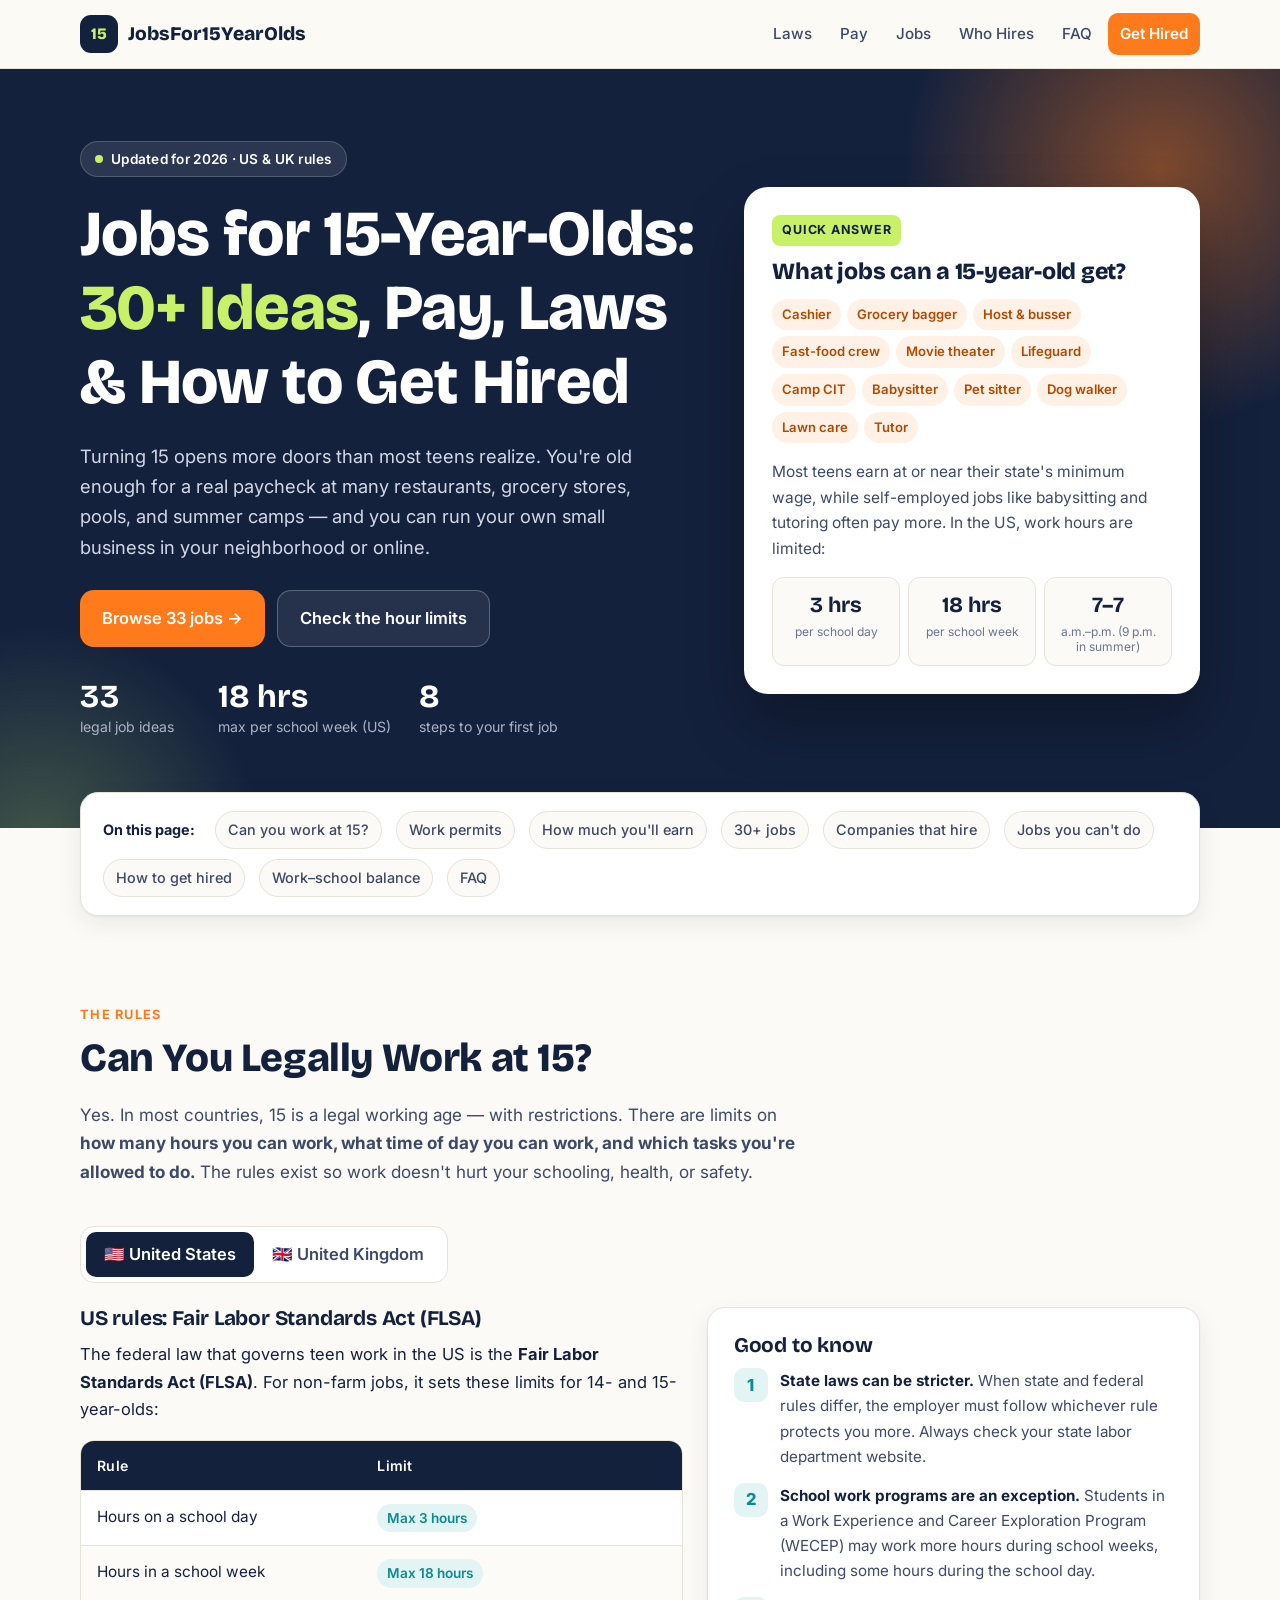
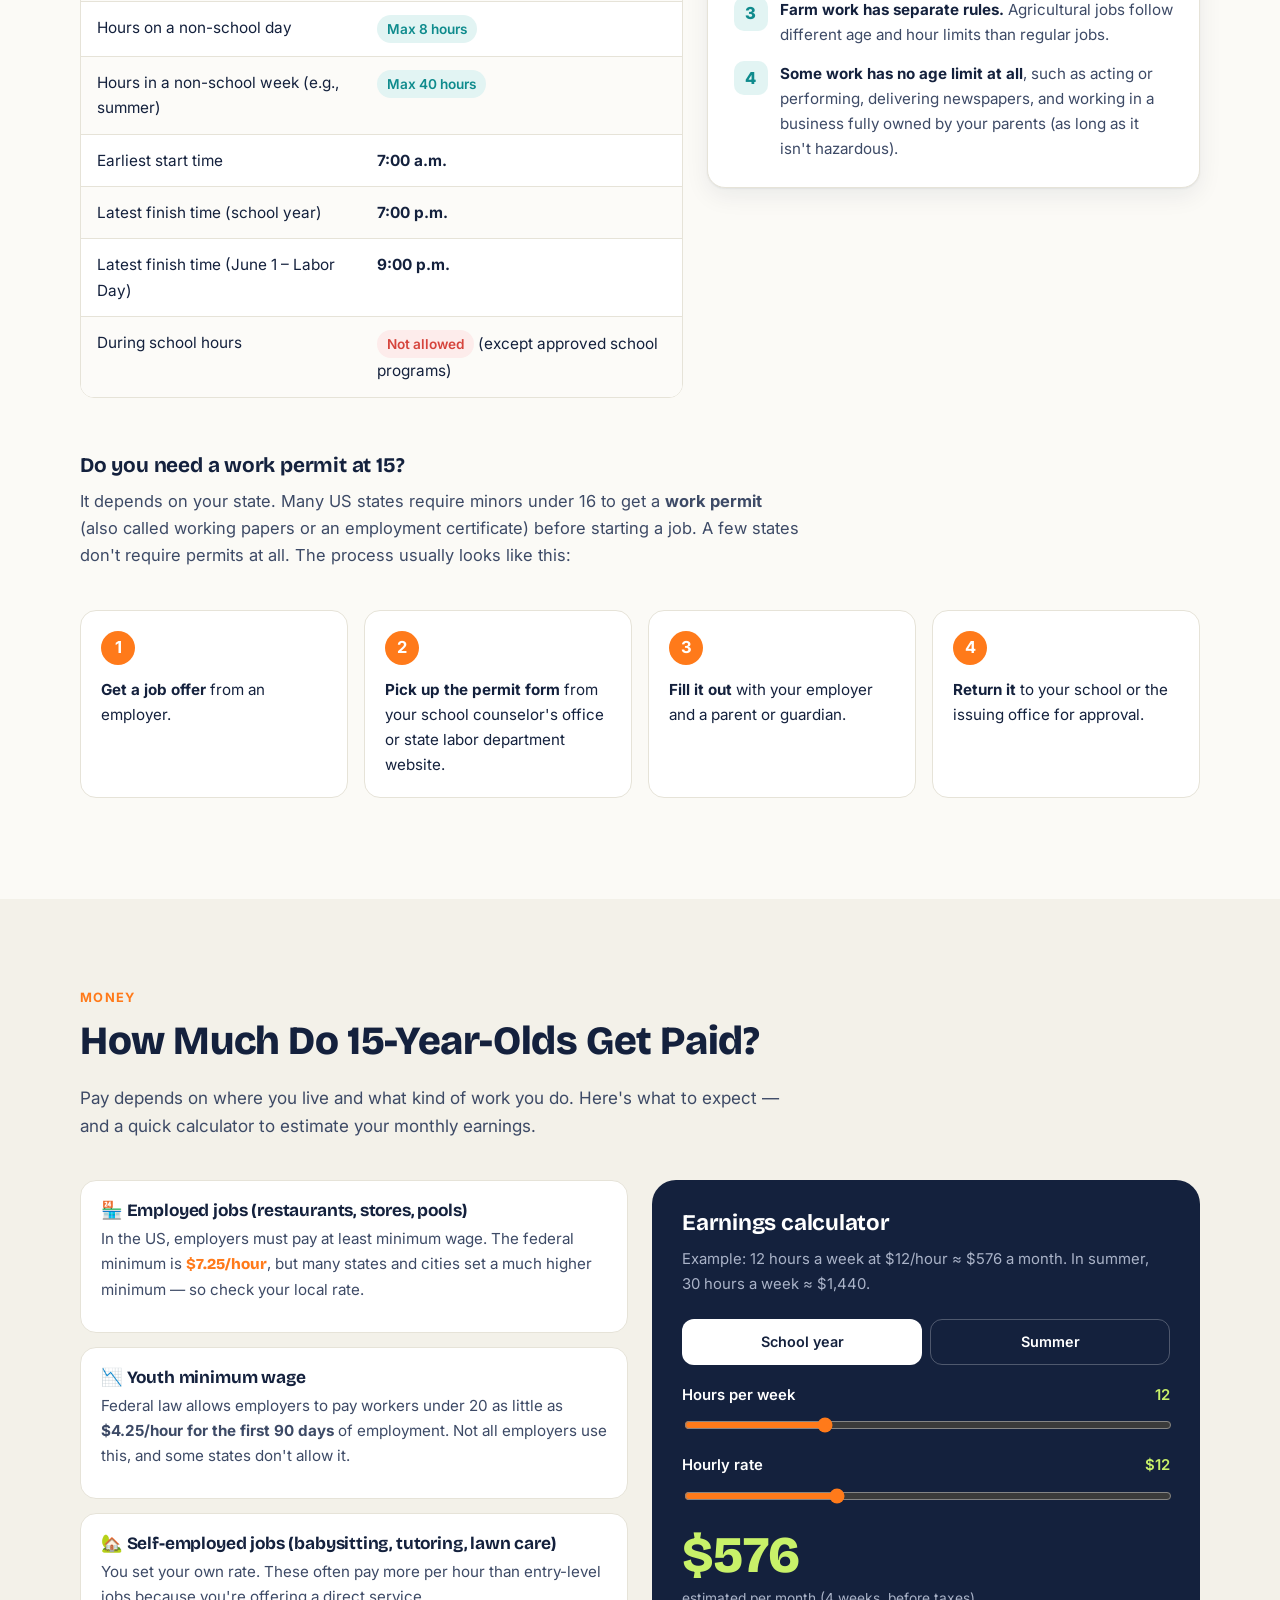
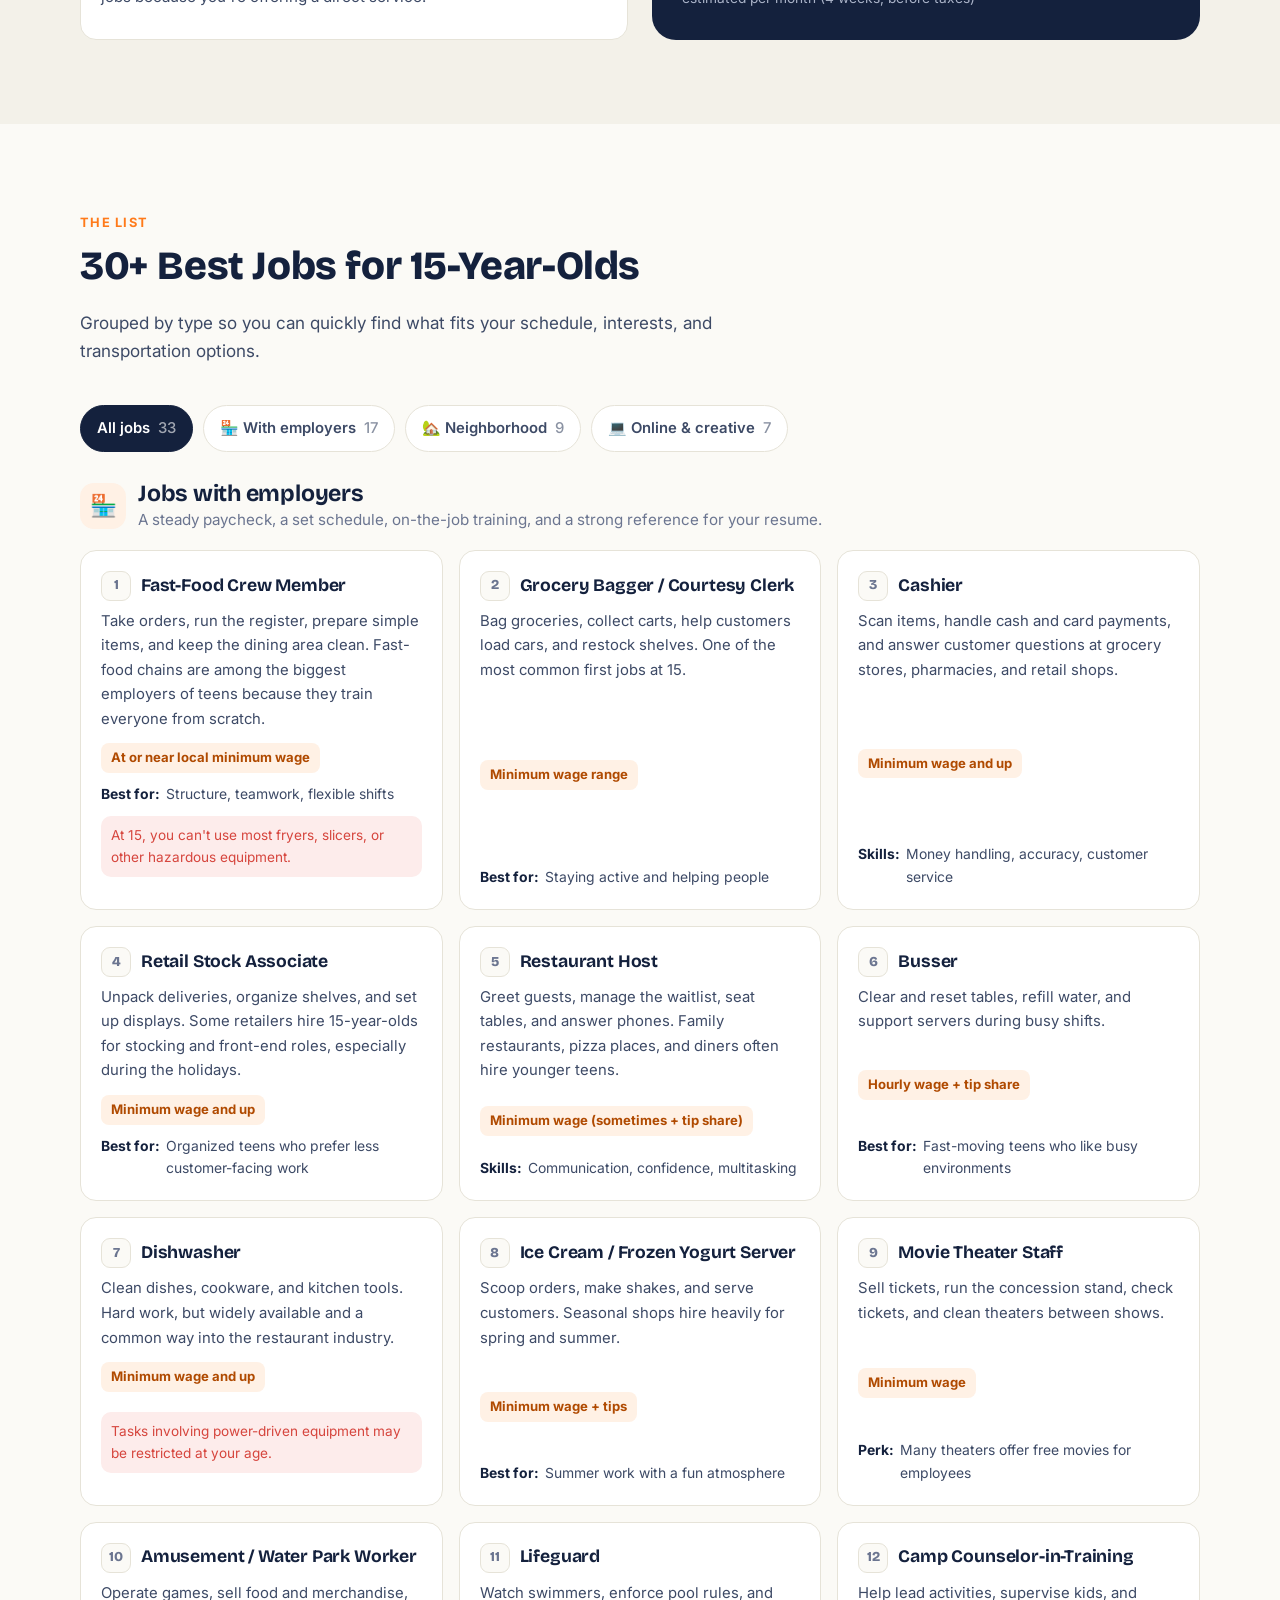
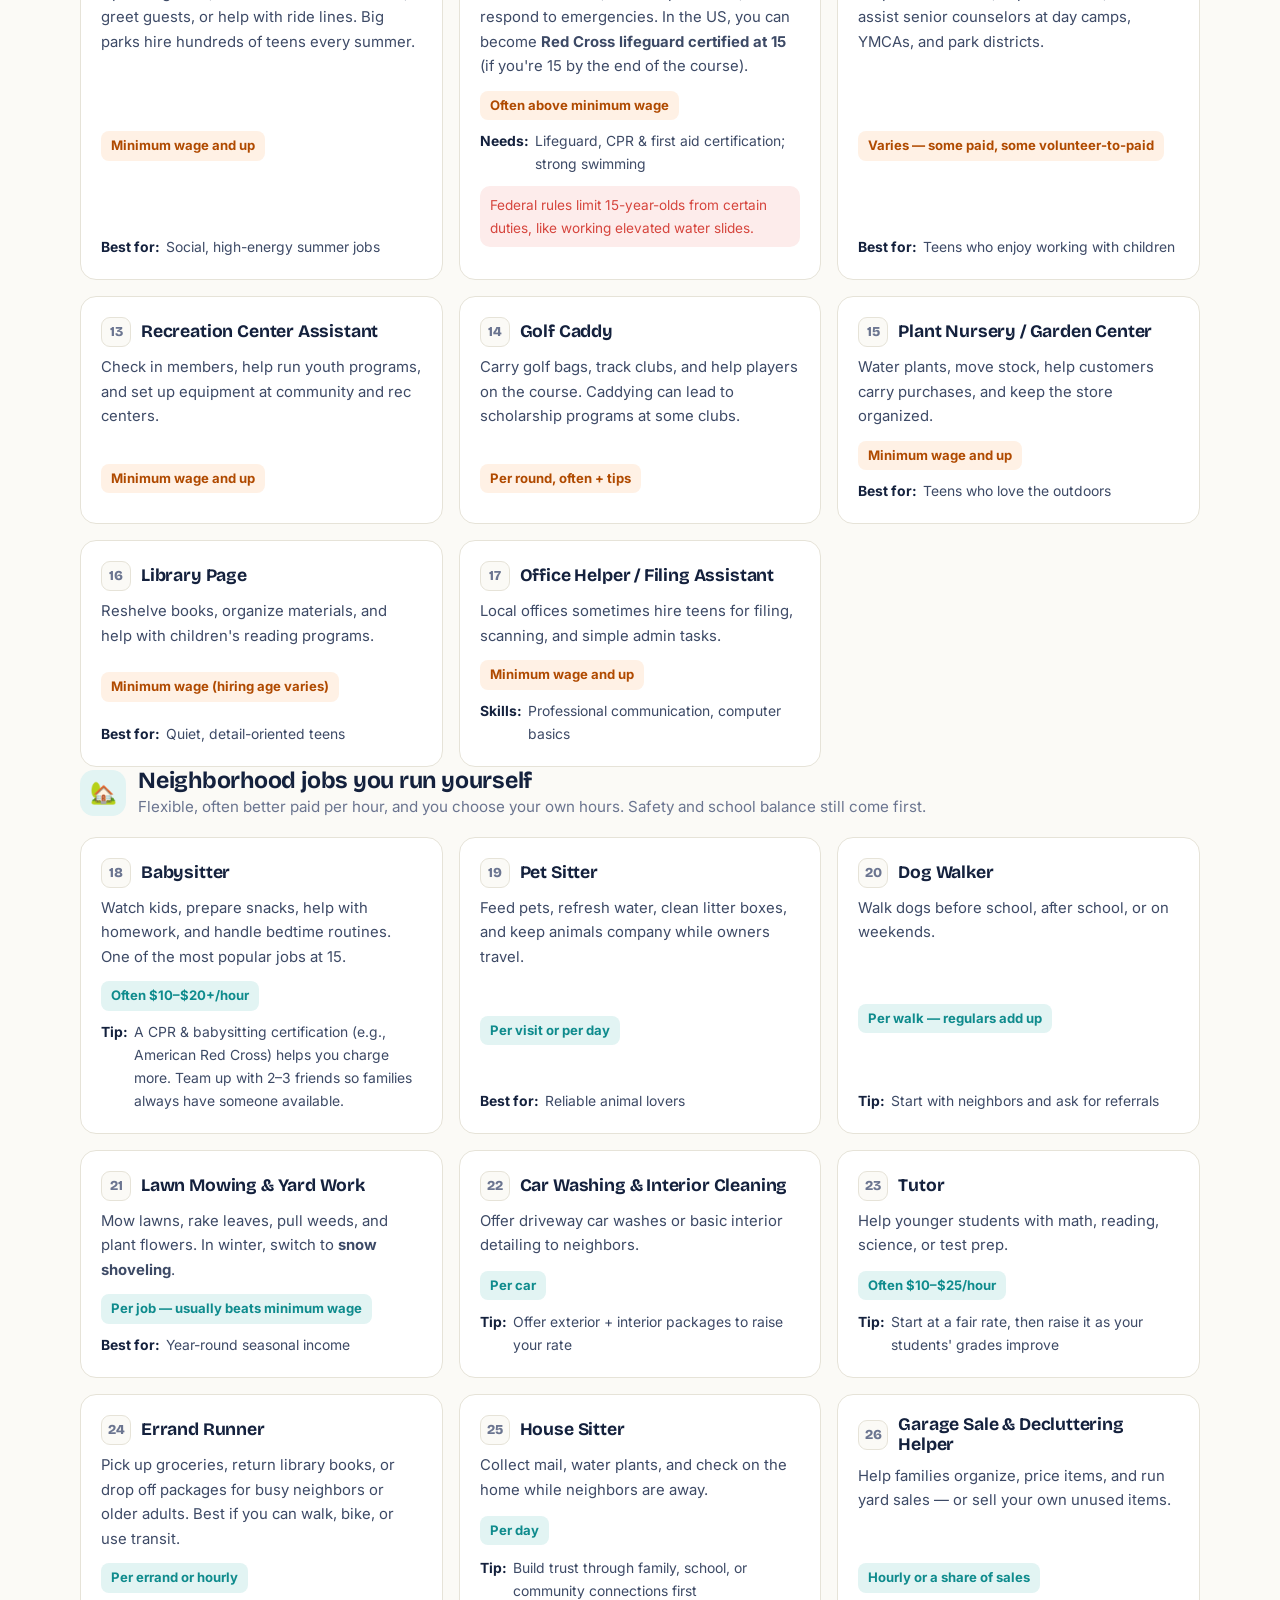
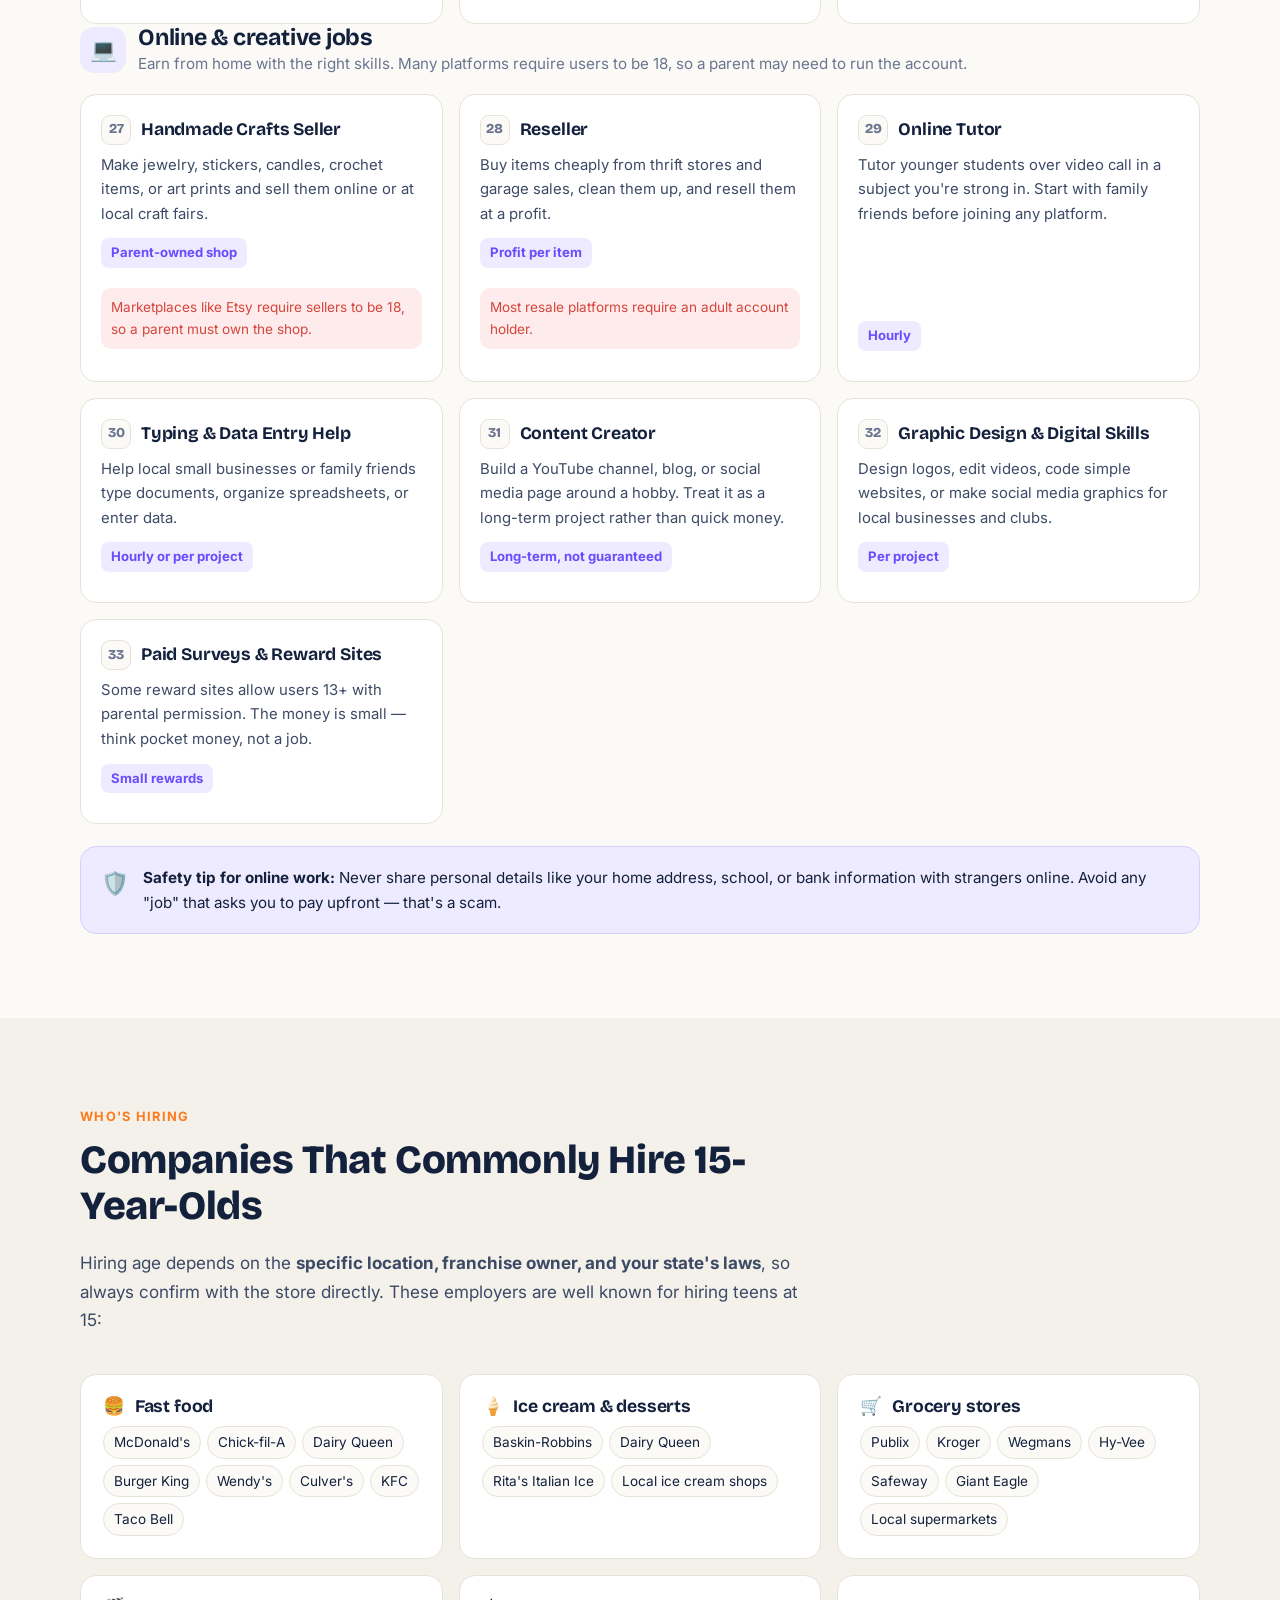
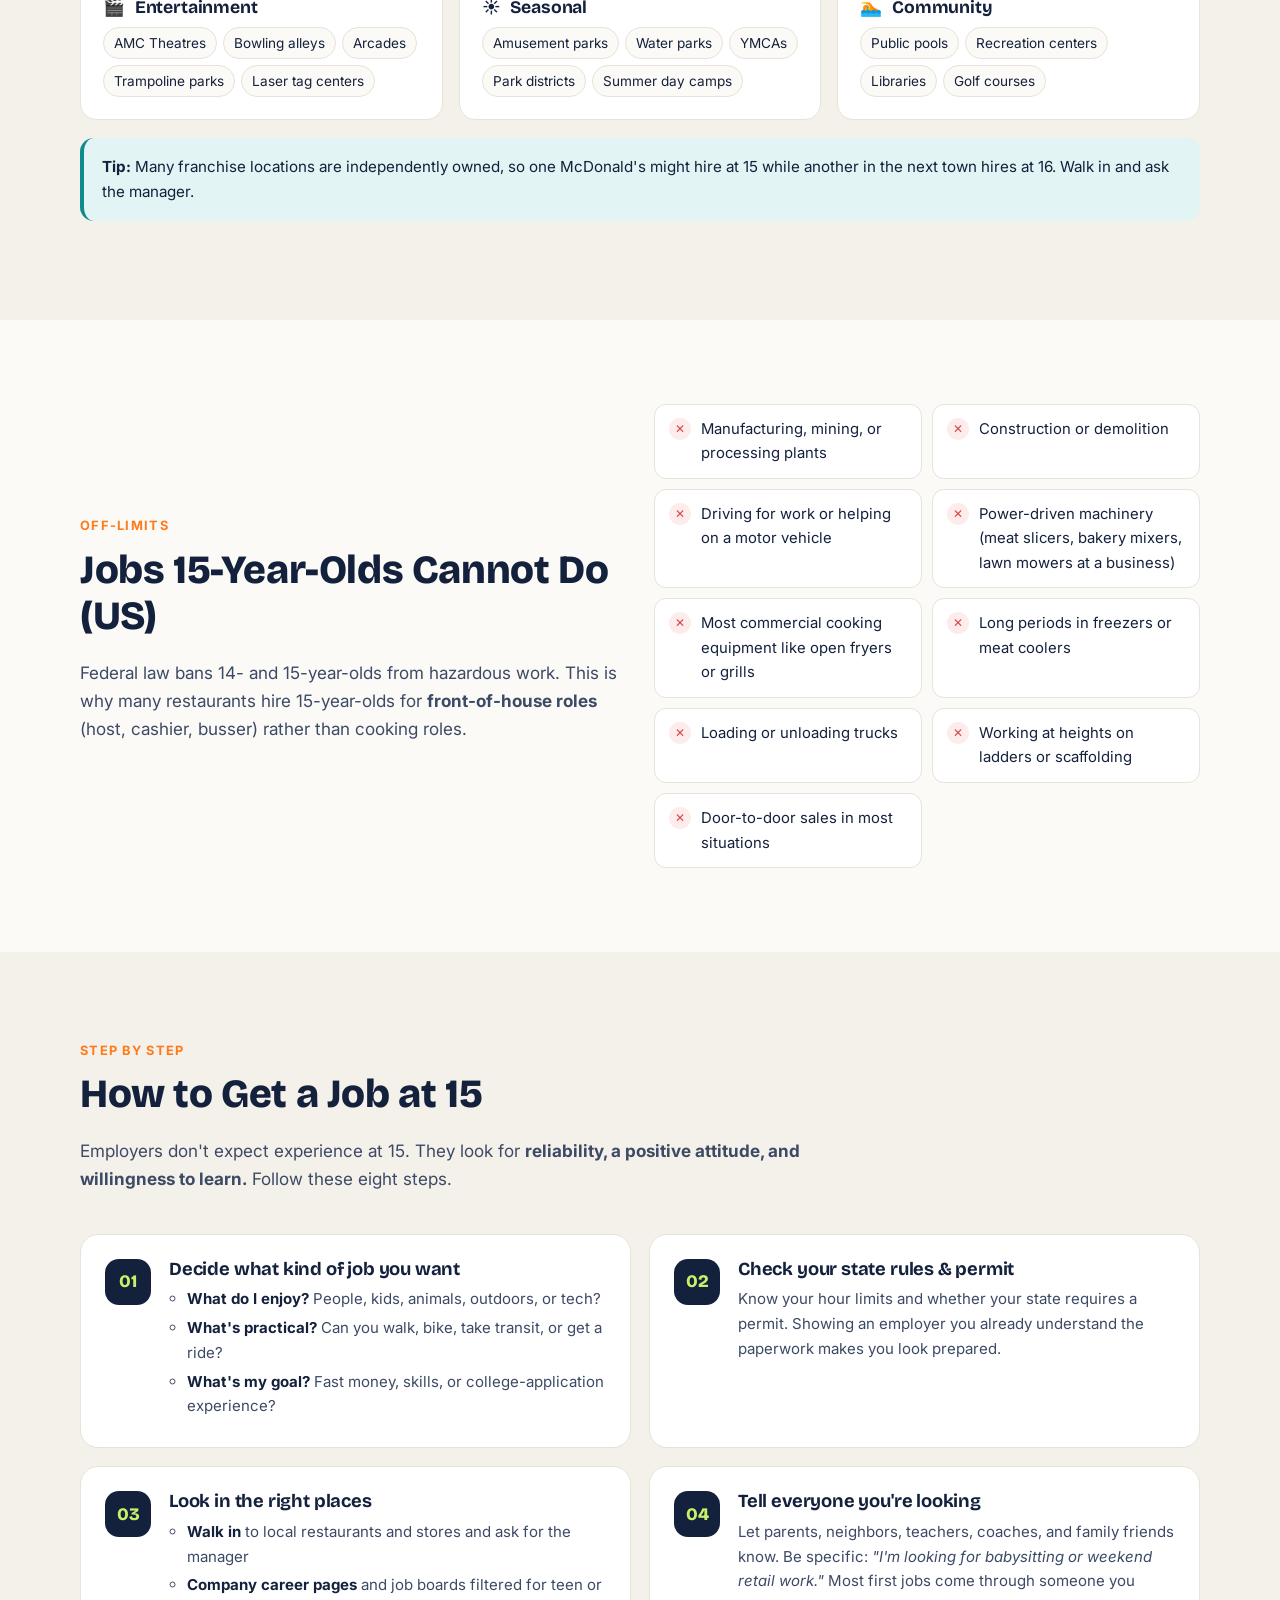
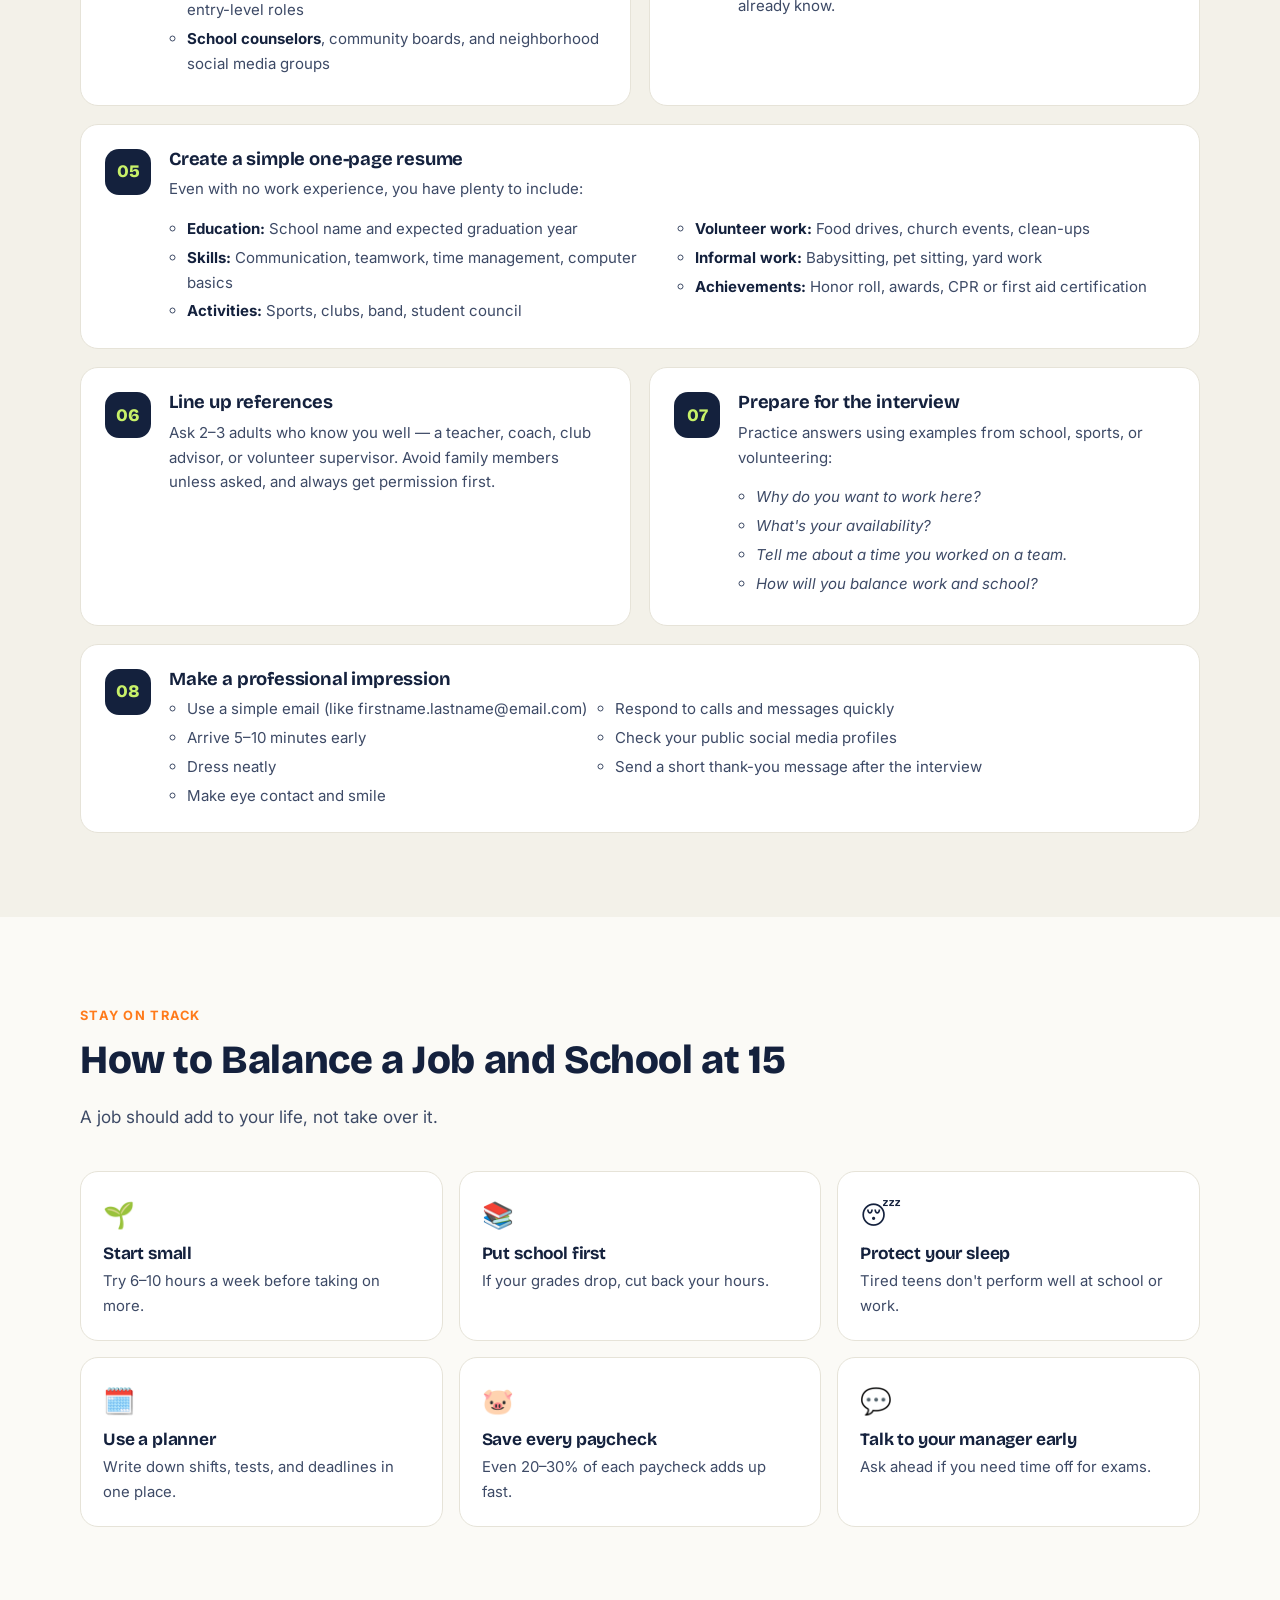
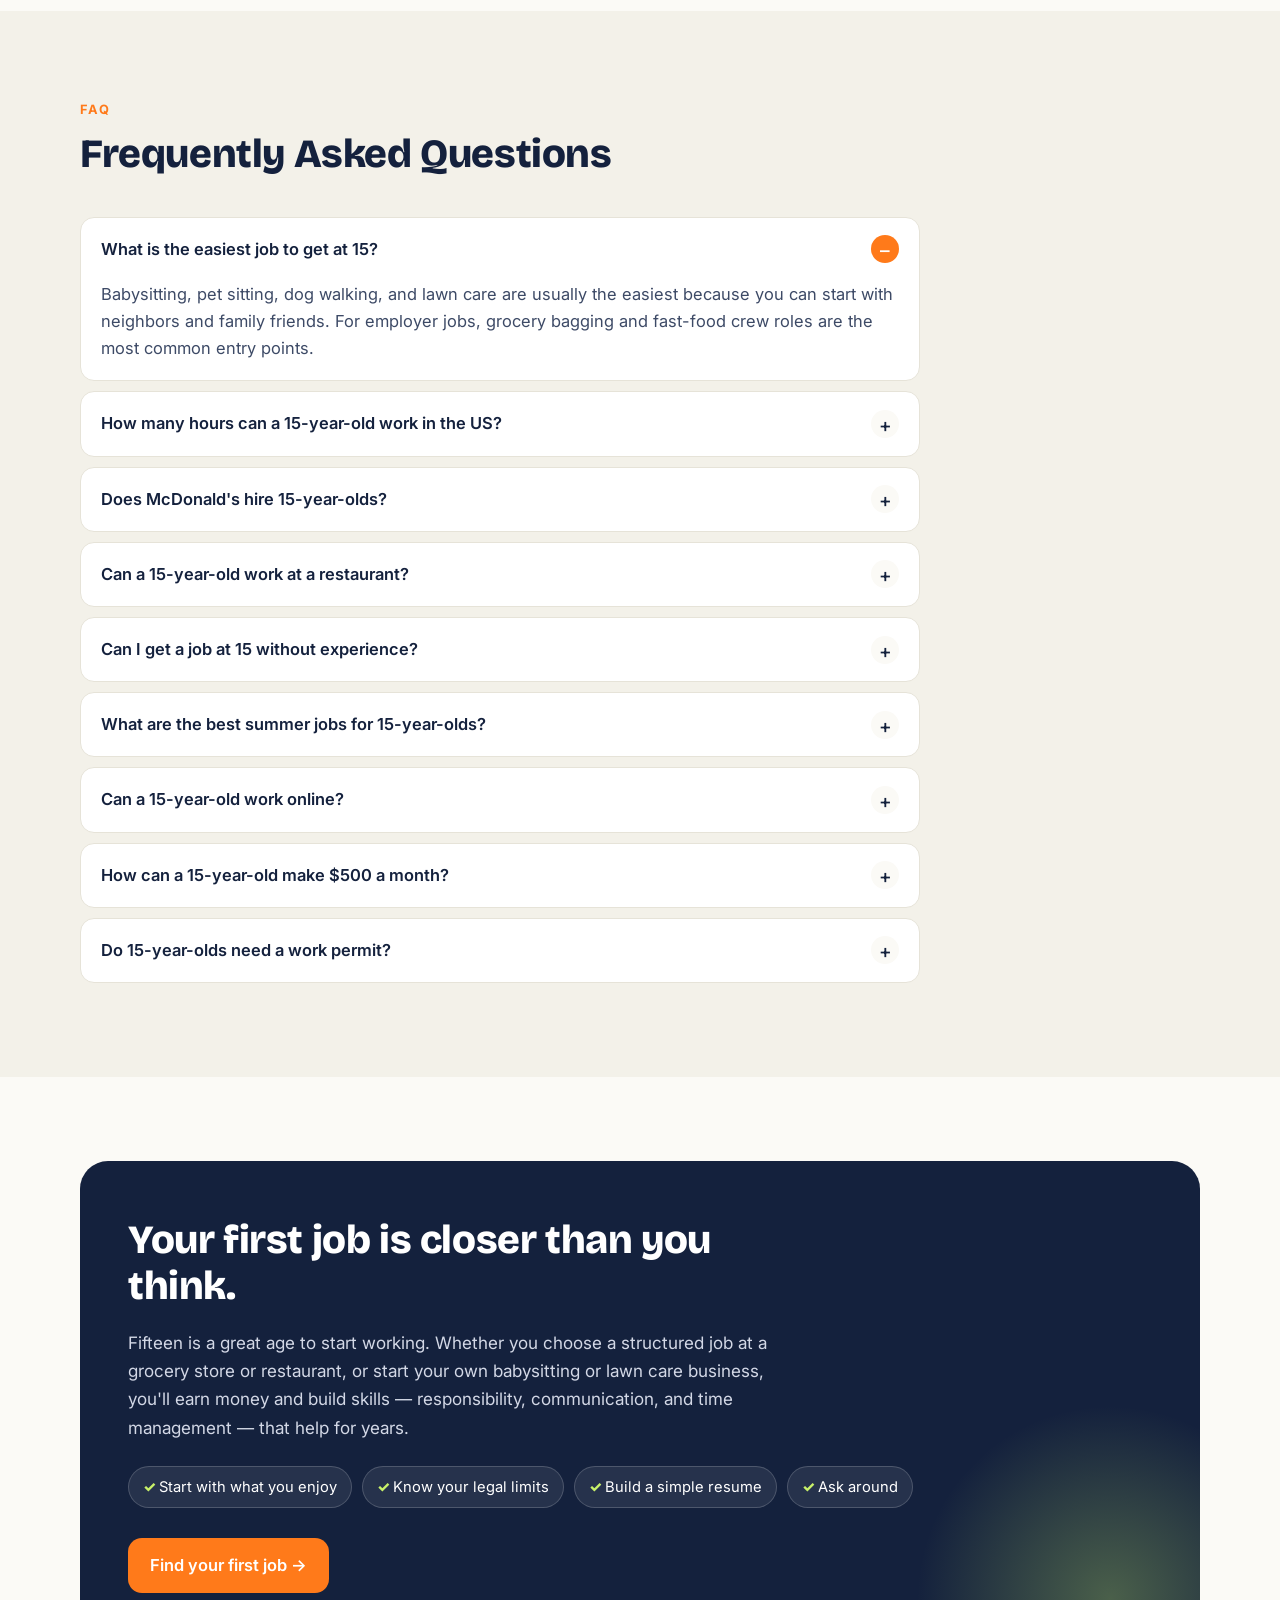
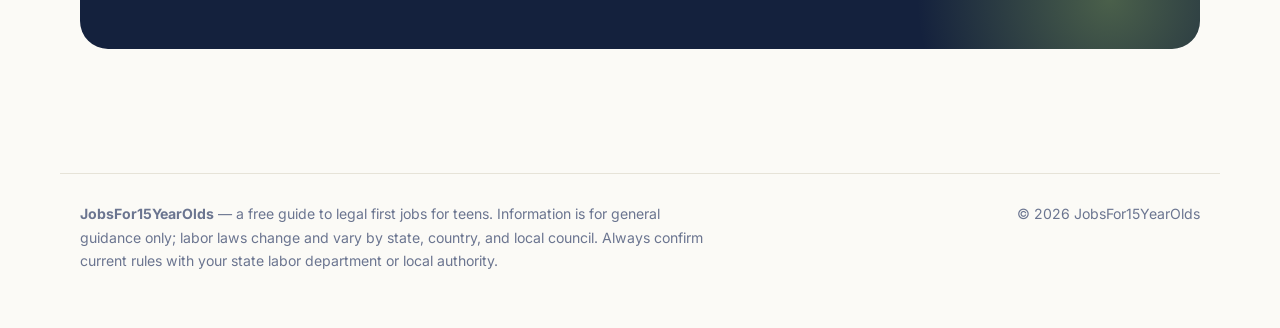
==== index.html @ 7eee857f "Add homepage: Jobs for 15-Year-Olds guide Responsive single-file landing page covering US/UK labor r" ====
<!DOCTYPE html>
<html lang="en">
<head>
<meta charset="UTF-8">
<meta name="viewport" content="width=device-width, initial-scale=1">
<title>Jobs for 15-Year-Olds: 30+ Ideas, Pay, Laws &amp; How to Get Hired (2026)</title>
<meta name="description" content="Looking for jobs for 15-year-olds? See 30+ legal jobs, realistic pay, hour limits, work permit rules, companies that hire at 15, and tips to land your first job.">
<meta name="keywords" content="jobs for 15 year olds, jobs that hire at 15, places that hire 15 year olds, how many hours can a 15 year old work, summer jobs for 15 year olds, online jobs for 15 year olds, first job at 15">
<link rel="canonical" href="/jobs-for-15-year-olds/">
<meta name="robots" content="index, follow, max-image-preview:large">

<meta property="og:type" content="article">
<meta property="og:title" content="Jobs for 15-Year-Olds: 30+ Ideas, Pay, Laws &amp; How to Get Hired (2026)">
<meta property="og:description" content="30+ legal jobs, realistic pay, hour limits, work permit rules, companies that hire at 15, and tips to land your first job.">
<meta property="og:url" content="/jobs-for-15-year-olds/">
<meta name="twitter:card" content="summary_large_image">
<meta name="theme-color" content="#14213d">

<link rel="preconnect" href="https://fonts.googleapis.com">
<link rel="preconnect" href="https://fonts.gstatic.com" crossorigin>
<link href="https://fonts.googleapis.com/css2?family=Bricolage+Grotesque:opsz,wght@12..96,600;12..96,800&family=Inter:wght@400;500;600;700&display=swap" rel="stylesheet">

<script type="application/ld+json">
{
  "@context": "https://schema.org",
  "@type": "Article",
  "headline": "Jobs for 15-Year-Olds: 30+ Ideas, Pay, Laws & How to Get Hired",
  "description": "30+ legal jobs, realistic pay, hour limits, work permit rules, companies that hire at 15, and tips to land your first job.",
  "datePublished": "2026-01-01",
  "dateModified": "2026-09-30",
  "mainEntityOfPage": "/jobs-for-15-year-olds/"
}
</script>
<script type="application/ld+json">
{
  "@context": "https://schema.org",
  "@type": "FAQPage",
  "mainEntity": [
    {"@type": "Question", "name": "What is the easiest job to get at 15?", "acceptedAnswer": {"@type": "Answer", "text": "Babysitting, pet sitting, dog walking, and lawn care are usually the easiest because you can start with neighbors and family friends. For employer jobs, grocery bagging and fast-food crew roles are the most common entry points."}},
    {"@type": "Question", "name": "How many hours can a 15-year-old work in the US?", "acceptedAnswer": {"@type": "Answer", "text": "Up to 3 hours on a school day, 18 hours in a school week, 8 hours on a non-school day, and 40 hours in a non-school week. Work must be between 7 a.m. and 7 p.m., extended to 9 p.m. from June 1 through Labor Day. State laws may be stricter."}},
    {"@type": "Question", "name": "Does McDonald's hire 15-year-olds?", "acceptedAnswer": {"@type": "Answer", "text": "Many McDonald's locations hire at 15, but since most are franchise-owned, the minimum age varies by location and state. Ask your local restaurant directly."}},
    {"@type": "Question", "name": "Can a 15-year-old work at a restaurant?", "acceptedAnswer": {"@type": "Answer", "text": "Yes. Fifteen-year-olds commonly work as hosts, bussers, cashiers, and dishwashers. However, cooking with fryers or using power-driven equipment is generally restricted until 16 or older."}},
    {"@type": "Question", "name": "Can I get a job at 15 without experience?", "acceptedAnswer": {"@type": "Answer", "text": "Absolutely. Most employers hiring 15-year-olds expect no experience. Highlight school activities, volunteering, and informal jobs like babysitting on your resume to show you're responsible."}},
    {"@type": "Question", "name": "What are the best summer jobs for 15-year-olds?", "acceptedAnswer": {"@type": "Answer", "text": "Lifeguarding, camp counseling, amusement park work, ice cream shops, golf caddying, and lawn care are great summer options. During summer break, you can work up to 40 hours a week in the US."}},
    {"@type": "Question", "name": "Can a 15-year-old work online?", "acceptedAnswer": {"@type": "Answer", "text": "Yes, but many freelance and selling platforms require users to be 18. Tutoring, design work for local clients, and selling crafts with a parent-owned account are good starting points."}},
    {"@type": "Question", "name": "How can a 15-year-old make $500 a month?", "acceptedAnswer": {"@type": "Answer", "text": "Working about 10–12 hours a week at a part-time job, or combining regular babysitting clients, dog walking, and lawn care, can get you to $500 a month depending on your local pay rates."}},
    {"@type": "Question", "name": "Do 15-year-olds need a work permit?", "acceptedAnswer": {"@type": "Answer", "text": "In many US states, yes. Some states don't require one. In the UK, many local councils require a child employment permit. Check your state or local council rules before starting."}}
  ]
}
</script>

<style>
:root{
  --ink:#14213d;
  --ink-soft:#3d4a66;
  --muted:#6b7590;
  --bg:#fbfaf6;
  --surface:#ffffff;
  --line:#e6e3d8;
  --accent:#ff7a1a;
  --accent-soft:#fff1e5;
  --lime:#c8f169;
  --teal:#0f8b8d;
  --teal-soft:#e2f4f3;
  --violet:#6a4cff;
  --violet-soft:#eeeaff;
  --red:#d6453d;
  --red-soft:#fdeceb;
  --radius:18px;
  --shadow:0 1px 2px rgba(20,33,61,.06),0 8px 24px rgba(20,33,61,.07);
  --wrap:1160px;
}
*{box-sizing:border-box}
html{scroll-behavior:smooth;scroll-padding-top:84px}
body{margin:0;background:var(--bg);color:var(--ink);font:16.5px/1.65 Inter,system-ui,-apple-system,"Segoe UI",Roboto,sans-serif;-webkit-font-smoothing:antialiased}
img{max-width:100%}
a{color:var(--teal)}
h1,h2,h3,h4{font-family:"Bricolage Grotesque",Inter,sans-serif;line-height:1.15;letter-spacing:-.01em;margin:0 0 .5em}
h2{font-size:clamp(1.8rem,3.4vw,2.5rem);font-weight:800}
h3{font-size:1.3rem;font-weight:700}
p{margin:0 0 1em}
.wrap{max-width:var(--wrap);margin:0 auto;padding:0 20px}
.sr-only{position:absolute;width:1px;height:1px;overflow:hidden;clip:rect(0 0 0 0)}
.skip{position:absolute;left:-999px;top:8px;background:var(--ink);color:#fff;padding:8px 14px;border-radius:8px;z-index:100}
.skip:focus{left:8px}

/* ---------- Header ---------- */
.site-header{position:sticky;top:0;z-index:50;background:rgba(251,250,246,.9);backdrop-filter:saturate(1.4) blur(10px);border-bottom:1px solid var(--line)}
.nav{display:flex;align-items:center;justify-content:space-between;height:68px;gap:16px}
.logo{display:flex;align-items:center;gap:10px;font-family:"Bricolage Grotesque",sans-serif;font-weight:800;font-size:1.2rem;color:var(--ink);text-decoration:none}
.logo-badge{display:grid;place-items:center;width:38px;height:38px;border-radius:11px;background:var(--ink);color:var(--lime);font-size:1rem}
.nav-links{display:flex;gap:4px;list-style:none;margin:0;padding:0}
.nav-links a{display:block;padding:8px 12px;border-radius:10px;color:var(--ink-soft);font-weight:500;font-size:.95rem;text-decoration:none}
.nav-links a:hover{background:var(--line);color:var(--ink)}
.nav-cta{background:var(--accent);color:#fff!important;font-weight:600!important}
.nav-cta:hover{background:#f06a08!important}
.menu-btn{display:none;background:none;border:1px solid var(--line);border-radius:10px;padding:8px 12px;font:inherit;font-weight:600;color:var(--ink);cursor:pointer}
@media (max-width:900px){
  .menu-btn{display:block}
  .nav-links{display:none;position:absolute;top:68px;left:0;right:0;flex-direction:column;background:var(--bg);padding:12px 20px 20px;border-bottom:1px solid var(--line)}
  .nav-links.open{display:flex}
}

/* ---------- Hero ---------- */
.hero{position:relative;overflow:hidden;background:var(--ink);color:#fff;padding:72px 0 88px}
.hero::before{content:"";position:absolute;width:560px;height:560px;right:-160px;top:-180px;border-radius:50%;background:radial-gradient(circle,rgba(255,122,26,.45),transparent 65%)}
.hero::after{content:"";position:absolute;width:480px;height:480px;left:-200px;bottom:-260px;border-radius:50%;background:radial-gradient(circle,rgba(200,241,105,.25),transparent 65%)}
.hero-grid{position:relative;z-index:1;display:grid;grid-template-columns:1.15fr .85fr;gap:48px;align-items:center}
.eyebrow{display:inline-flex;align-items:center;gap:8px;background:rgba(255,255,255,.1);border:1px solid rgba(255,255,255,.18);padding:6px 14px;border-radius:999px;font-size:.85rem;font-weight:600;letter-spacing:.02em;margin-bottom:20px}
.eyebrow .dot{width:8px;height:8px;border-radius:50%;background:var(--lime)}
.hero h1{font-size:clamp(2.3rem,5.4vw,4rem);font-weight:800;margin-bottom:.35em}
.hero h1 .hl{color:var(--lime)}
.hero .lead{font-size:1.15rem;color:#d3d8e6;max-width:560px}
.hero-actions{display:flex;flex-wrap:wrap;gap:12px;margin:28px 0 34px}
.btn{display:inline-flex;align-items:center;gap:8px;padding:14px 22px;border-radius:14px;font-weight:600;text-decoration:none;transition:transform .15s ease,background .15s ease}
.btn:hover{transform:translateY(-2px)}
.btn-primary{background:var(--accent);color:#fff}
.btn-ghost{background:rgba(255,255,255,.08);color:#fff;border:1px solid rgba(255,255,255,.25)}
.hero-stats{display:flex;flex-wrap:wrap;gap:28px}
.hero-stats div{min-width:110px}
.hero-stats strong{display:block;font-family:"Bricolage Grotesque",sans-serif;font-size:2rem;color:#fff;line-height:1}
.hero-stats span{font-size:.88rem;color:#aab3c8}

.answer-card{background:var(--surface);color:var(--ink);border-radius:24px;padding:28px;box-shadow:0 30px 60px rgba(0,0,0,.3);position:relative}
.answer-card .tag{display:inline-block;background:var(--lime);color:var(--ink);font-weight:700;font-size:.78rem;letter-spacing:.06em;text-transform:uppercase;padding:5px 10px;border-radius:8px;margin-bottom:12px}
.answer-card h2{font-size:1.45rem;margin-bottom:.6em}
.answer-card p{font-size:.97rem;color:var(--ink-soft)}
.chips{display:flex;flex-wrap:wrap;gap:6px;margin:6px 0 16px;padding:0;list-style:none}
.chips li{background:var(--accent-soft);color:#b04a00;font-size:.82rem;font-weight:600;padding:5px 10px;border-radius:999px}
.limit-row{display:grid;grid-template-columns:repeat(3,1fr);gap:8px;margin-top:4px}
.limit-row div{background:var(--bg);border:1px solid var(--line);border-radius:12px;padding:10px;text-align:center}
.limit-row strong{display:block;font-family:"Bricolage Grotesque",sans-serif;font-size:1.35rem}
.limit-row span{font-size:.75rem;color:var(--muted);line-height:1.3;display:block}
@media (max-width:900px){.hero-grid{grid-template-columns:1fr}.hero{padding:48px 0 64px}}

/* ---------- Guide strip ---------- */
.toc{margin-top:-36px;position:relative;z-index:5}
.toc-inner{background:var(--surface);border:1px solid var(--line);border-radius:var(--radius);box-shadow:var(--shadow);padding:18px 22px;display:flex;flex-wrap:wrap;align-items:center;gap:10px 14px}
.toc-inner > span{font-weight:700;font-size:.9rem;margin-right:6px}
.toc-inner a{font-size:.9rem;font-weight:500;color:var(--ink-soft);text-decoration:none;padding:6px 12px;border-radius:999px;background:var(--bg);border:1px solid var(--line)}
.toc-inner a:hover{border-color:var(--ink);color:var(--ink)}

/* ---------- Sections ---------- */
section{padding:84px 0}
.section-head{max-width:720px;margin-bottom:40px}
.kicker{display:inline-block;font-weight:700;font-size:.8rem;letter-spacing:.1em;text-transform:uppercase;color:var(--accent);margin-bottom:10px}
.section-head p{color:var(--ink-soft);font-size:1.07rem}
.alt{background:#f3f1e9}

.card{background:var(--surface);border:1px solid var(--line);border-radius:var(--radius);padding:26px;box-shadow:var(--shadow)}

/* Laws */
.law-grid{display:grid;grid-template-columns:1.1fr .9fr;gap:24px;align-items:start}
@media (max-width:900px){.law-grid{grid-template-columns:1fr}}
.table-wrap{overflow-x:auto;border-radius:14px;border:1px solid var(--line)}
table{width:100%;border-collapse:collapse;background:var(--surface);font-size:.96rem}
th,td{text-align:left;padding:13px 16px;border-bottom:1px solid var(--line);vertical-align:top}
thead th{background:var(--ink);color:#fff;font-weight:600;font-size:.88rem;letter-spacing:.02em}
tbody tr:last-child td{border-bottom:none}
tbody tr:nth-child(even) td{background:#fcfbf8}
td strong{font-weight:700}
.pill{display:inline-block;padding:3px 10px;border-radius:999px;font-weight:600;font-size:.85rem;background:var(--teal-soft);color:var(--teal)}
.pill.no{background:var(--red-soft);color:var(--red)}
.note-list{list-style:none;padding:0;margin:0;display:grid;gap:14px}
.note-list li{display:flex;gap:12px;align-items:flex-start}
.note-list .ic{flex:none;display:grid;place-items:center;width:34px;height:34px;border-radius:10px;background:var(--teal-soft);color:var(--teal);font-weight:800}
.note-list p{margin:0;font-size:.95rem;color:var(--ink-soft)}
.note-list b{color:var(--ink)}

.permit{display:grid;grid-template-columns:repeat(4,1fr);gap:16px;margin-top:40px;counter-reset:step;list-style:none;padding:0}
.permit li{background:var(--surface);border:1px solid var(--line);border-radius:16px;padding:20px;position:relative}
.permit li::before{counter-increment:step;content:counter(step);display:grid;place-items:center;width:34px;height:34px;border-radius:50%;background:var(--accent);color:#fff;font-weight:700;margin-bottom:12px}
.permit li p{margin:0;font-size:.95rem}
@media (max-width:900px){.permit{grid-template-columns:1fr 1fr}}
@media (max-width:520px){.permit{grid-template-columns:1fr}}

.tabs{display:inline-flex;background:var(--surface);border:1px solid var(--line);border-radius:14px;padding:5px;margin-bottom:24px}
.tabs button{border:0;background:none;font:inherit;font-weight:600;padding:9px 18px;border-radius:10px;color:var(--ink-soft);cursor:pointer}
.tabs button[aria-selected="true"]{background:var(--ink);color:#fff}
.tab-panel[hidden]{display:none}

.callout{border-radius:14px;padding:16px 18px;font-size:.95rem;margin-top:18px;border-left:4px solid var(--accent);background:var(--accent-soft)}
.callout.teal{border-color:var(--teal);background:var(--teal-soft)}

/* Pay */
.pay-grid{display:grid;grid-template-columns:1fr 1fr;gap:24px;align-items:stretch}
@media (max-width:900px){.pay-grid{grid-template-columns:1fr}}
.pay-points{display:grid;gap:14px}
.pay-point{background:var(--surface);border:1px solid var(--line);border-radius:16px;padding:20px}
.pay-point h3{font-size:1.08rem;margin-bottom:.3em}
.pay-point p{margin:0;font-size:.95rem;color:var(--ink-soft)}
.big-num{font-family:"Bricolage Grotesque",sans-serif;font-weight:800;color:var(--accent)}

.calc{background:var(--ink);color:#fff;border-radius:24px;padding:30px;display:flex;flex-direction:column}
.calc h3{color:#fff;font-size:1.4rem}
.calc p.sub{color:#aab3c8;font-size:.93rem}
.calc label{display:flex;justify-content:space-between;font-weight:600;font-size:.93rem;margin:18px 0 8px}
.calc label output{color:var(--lime)}
.calc input[type=range]{width:100%;accent-color:var(--accent)}
.mode{display:flex;gap:8px;margin-top:8px}
.mode button{flex:1;border:1px solid rgba(255,255,255,.25);background:transparent;color:#fff;font:inherit;font-weight:600;font-size:.9rem;padding:10px;border-radius:12px;cursor:pointer}
.mode button[aria-pressed="true"]{background:#fff;color:var(--ink)}
.calc-result{margin-top:auto;padding-top:24px}
.calc-result .amt{font-family:"Bricolage Grotesque",sans-serif;font-size:3.2rem;font-weight:800;color:var(--lime);line-height:1}
.calc-result small{color:#aab3c8;display:block;margin-top:6px}
.calc-warn{margin-top:12px;background:rgba(255,122,26,.18);border:1px solid rgba(255,122,26,.5);color:#ffd9bd;border-radius:12px;padding:10px 12px;font-size:.86rem}
.calc-warn[hidden]{display:none}

/* Jobs */
.filters{display:flex;flex-wrap:wrap;gap:10px;margin-bottom:28px}
.filters button{border:1px solid var(--line);background:var(--surface);font:inherit;font-weight:600;font-size:.93rem;padding:10px 16px;border-radius:999px;cursor:pointer;color:var(--ink-soft)}
.filters button[aria-pressed="true"]{background:var(--ink);border-color:var(--ink);color:#fff}
.filters .count{opacity:.6;font-weight:500;margin-left:4px}
.group-title{display:flex;align-items:center;gap:12px;margin:40px 0 18px}
.group-title:first-of-type{margin-top:0}
.group-title h3{margin:0;font-size:1.45rem}
.group-title p{margin:0;color:var(--muted);font-size:.95rem}
.group-icon{flex:none;display:grid;place-items:center;width:46px;height:46px;border-radius:14px;font-size:1.35rem}
.g-emp .group-icon{background:var(--accent-soft)}
.g-self .group-icon{background:var(--teal-soft)}
.g-online .group-icon{background:var(--violet-soft)}
.job-grid{display:grid;grid-template-columns:repeat(auto-fill,minmax(270px,1fr));gap:16px}
.job{background:var(--surface);border:1px solid var(--line);border-radius:16px;padding:20px;display:flex;flex-direction:column;transition:transform .15s ease,box-shadow .15s ease}
.job:hover{transform:translateY(-3px);box-shadow:var(--shadow)}
.job-top{display:flex;align-items:center;gap:10px;margin-bottom:8px}
.job-num{flex:none;font-family:"Bricolage Grotesque",sans-serif;font-weight:800;font-size:.85rem;width:30px;height:30px;border-radius:9px;display:grid;place-items:center;background:var(--bg);border:1px solid var(--line);color:var(--muted)}
.job h4{font-size:1.1rem;margin:0}
.job p{font-size:.93rem;color:var(--ink-soft);margin-bottom:12px}
.job dl{margin:auto 0 0;display:grid;gap:6px;font-size:.87rem}
.job dl div{display:flex;gap:6px}
.job dt{font-weight:700;white-space:nowrap}
.job dd{margin:0;color:var(--ink-soft)}
.job .pay{display:inline-block;align-self:flex-start;margin-top:auto;margin-bottom:10px;font-size:.82rem;font-weight:700;padding:4px 10px;border-radius:8px}
.g-emp .pay{background:var(--accent-soft);color:#b04a00}
.g-self .pay{background:var(--teal-soft);color:var(--teal)}
.g-online .pay{background:var(--violet-soft);color:var(--violet)}
.job .warn{font-size:.85rem;color:var(--red);background:var(--red-soft);padding:8px 10px;border-radius:10px;margin-top:10px}
.jobs-group[hidden]{display:none}
.safety{display:flex;gap:14px;align-items:flex-start;margin-top:22px;padding:18px 20px;border-radius:16px;background:var(--violet-soft);border:1px solid #d8d0ff}
.safety .ic{font-size:1.4rem}
.safety p{margin:0;font-size:.95rem}

/* Companies */
.co-grid{display:grid;grid-template-columns:repeat(3,1fr);gap:16px}
@media (max-width:900px){.co-grid{grid-template-columns:1fr 1fr}}
@media (max-width:560px){.co-grid{grid-template-columns:1fr}}
.co{background:var(--surface);border:1px solid var(--line);border-radius:16px;padding:22px}
.co h3{font-size:1.1rem;display:flex;align-items:center;gap:10px}
.co ul{list-style:none;padding:0;margin:0;display:flex;flex-wrap:wrap;gap:6px}
.co li{font-size:.85rem;background:var(--bg);border:1px solid var(--line);padding:4px 10px;border-radius:999px}

/* Can't do */
.cant{display:grid;grid-template-columns:1fr 1fr;gap:28px;align-items:center}
@media (max-width:900px){.cant{grid-template-columns:1fr}}
.cant-list{list-style:none;padding:0;margin:0;display:grid;grid-template-columns:1fr 1fr;gap:10px}
@media (max-width:560px){.cant-list{grid-template-columns:1fr}}
.cant-list li{display:flex;gap:10px;align-items:flex-start;background:var(--surface);border:1px solid var(--line);border-radius:12px;padding:12px 14px;font-size:.93rem}
.cant-list li::before{content:"✕";flex:none;display:grid;place-items:center;width:22px;height:22px;border-radius:50%;background:var(--red-soft);color:var(--red);font-weight:800;font-size:.75rem;margin-top:1px}

/* Steps */
.steps{list-style:none;padding:0;margin:0;display:grid;grid-template-columns:1fr 1fr;gap:18px}
@media (max-width:800px){.steps{grid-template-columns:1fr}}
.step{background:var(--surface);border:1px solid var(--line);border-radius:18px;padding:24px;display:flex;gap:18px;min-width:0;overflow-wrap:anywhere}
@media (max-width:520px){.step{flex-direction:column;gap:12px;padding:20px}}
.step-n{flex:none;font-family:"Bricolage Grotesque",sans-serif;font-weight:800;font-size:1.1rem;width:46px;height:46px;border-radius:14px;display:grid;place-items:center;background:var(--ink);color:var(--lime)}
.step h3{font-size:1.15rem;margin-bottom:.4em}
.step p,.step li{font-size:.94rem;color:var(--ink-soft)}
.step ul{margin:0;padding-left:18px}
.step li{margin-bottom:4px}
.step li b{color:var(--ink)}
.step.wide{grid-column:1/-1}
.two-col{columns:2;column-gap:28px}
@media (max-width:600px){.two-col{columns:1}}

/* Balance */
.balance{display:grid;grid-template-columns:repeat(3,1fr);gap:16px}
@media (max-width:900px){.balance{grid-template-columns:1fr 1fr}}
@media (max-width:560px){.balance{grid-template-columns:1fr}}
.tip{border-radius:18px;padding:22px;background:var(--surface);border:1px solid var(--line)}
.tip .ic{font-size:1.6rem;display:block;margin-bottom:8px}
.tip h3{font-size:1.08rem;margin-bottom:.3em}
.tip p{margin:0;font-size:.93rem;color:var(--ink-soft)}

/* FAQ */
.faq{max-width:840px}
.faq details{background:var(--surface);border:1px solid var(--line);border-radius:14px;margin-bottom:10px;overflow:hidden}
.faq summary{cursor:pointer;list-style:none;padding:18px 56px 18px 20px;font-weight:600;font-size:1.03rem;position:relative}
.faq summary::-webkit-details-marker{display:none}
.faq summary::after{content:"+";position:absolute;right:20px;top:50%;transform:translateY(-50%);width:28px;height:28px;border-radius:50%;background:var(--bg);display:grid;place-items:center;font-size:1.2rem;font-weight:500;transition:transform .2s}
.faq details[open] summary::after{content:"–";background:var(--accent);color:#fff}
.faq details p{padding:0 20px 18px;margin:0;color:var(--ink-soft)}

/* Final CTA */
.final{background:var(--ink);color:#fff;border-radius:28px;padding:56px 48px;position:relative;overflow:hidden}
.final::after{content:"";position:absolute;right:-120px;bottom:-160px;width:420px;height:420px;border-radius:50%;background:radial-gradient(circle,rgba(200,241,105,.3),transparent 65%)}
.final h2{color:#fff;max-width:640px}
.final p{color:#d3d8e6;max-width:640px;font-size:1.07rem}
.final .checks{list-style:none;padding:0;margin:24px 0 30px;display:flex;flex-wrap:wrap;gap:10px;position:relative;z-index:1}
.final .checks li{background:rgba(255,255,255,.08);border:1px solid rgba(255,255,255,.18);padding:8px 14px;border-radius:999px;font-size:.92rem}
.final .checks li::before{content:"✓ ";color:var(--lime);font-weight:800}
.final .btn{position:relative;z-index:1}
@media (max-width:600px){.final{padding:40px 24px}}

footer{padding:40px 0 56px;color:var(--muted);font-size:.88rem}
footer .foot{display:flex;flex-wrap:wrap;justify-content:space-between;gap:16px;border-top:1px solid var(--line);padding-top:28px}
footer p{margin:0;max-width:640px}

.back-top{position:fixed;right:18px;bottom:18px;width:46px;height:46px;border-radius:50%;background:var(--accent);color:#fff;display:grid;place-items:center;text-decoration:none;font-size:1.2rem;box-shadow:var(--shadow);opacity:0;pointer-events:none;transition:opacity .2s}
.back-top.show{opacity:1;pointer-events:auto}

@media (prefers-reduced-motion:reduce){*{transition:none!important;scroll-behavior:auto!important}}
</style>
</head>
<body>
<a class="skip" href="#main">Skip to content</a>

<header class="site-header">
  <div class="wrap nav">
    <a href="/" class="logo"><span class="logo-badge" aria-hidden="true">15</span>JobsFor15YearOlds</a>
    <button class="menu-btn" aria-expanded="false" aria-controls="nav-links">Menu</button>
    <ul class="nav-links" id="nav-links">
      <li><a href="#laws">Laws</a></li>
      <li><a href="#pay">Pay</a></li>
      <li><a href="#jobs">Jobs</a></li>
      <li><a href="#companies">Who Hires</a></li>
      <li><a href="#faq">FAQ</a></li>
      <li><a href="#get-hired" class="nav-cta">Get Hired</a></li>
    </ul>
  </div>
</header>

<main id="main">

<!-- ================= HERO ================= -->
<section class="hero" aria-labelledby="hero-title">
  <div class="wrap hero-grid">
    <div>
      <span class="eyebrow"><span class="dot"></span>Updated for 2026 · US &amp; UK rules</span>
      <h1 id="hero-title">Jobs for 15-Year-Olds: <span class="hl">30+ Ideas</span>, Pay, Laws &amp; How to Get Hired</h1>
      <p class="lead">Turning 15 opens more doors than most teens realize. You're old enough for a real paycheck at many restaurants, grocery stores, pools, and summer camps — and you can run your own small business in your neighborhood or online.</p>
      <div class="hero-actions">
        <a href="#jobs" class="btn btn-primary">Browse 33 jobs →</a>
        <a href="#laws" class="btn btn-ghost">Check the hour limits</a>
      </div>
      <div class="hero-stats">
        <div><strong>33</strong><span>legal job ideas</span></div>
        <div><strong>18 hrs</strong><span>max per school week (US)</span></div>
        <div><strong>8</strong><span>steps to your first job</span></div>
      </div>
    </div>

    <aside class="answer-card" aria-labelledby="quick-answer">
      <span class="tag">Quick answer</span>
      <h2 id="quick-answer">What jobs can a 15-year-old get?</h2>
      <ul class="chips">
        <li>Cashier</li><li>Grocery bagger</li><li>Host &amp; busser</li><li>Fast-food crew</li><li>Movie theater</li><li>Lifeguard</li><li>Camp CIT</li><li>Babysitter</li><li>Pet sitter</li><li>Dog walker</li><li>Lawn care</li><li>Tutor</li>
      </ul>
      <p>Most teens earn at or near their state's minimum wage, while self-employed jobs like babysitting and tutoring often pay more. In the US, work hours are limited:</p>
      <div class="limit-row">
        <div><strong>3 hrs</strong><span>per school day</span></div>
        <div><strong>18 hrs</strong><span>per school week</span></div>
        <div><strong>7–7</strong><span>a.m.–p.m. (9 p.m. in summer)</span></div>
      </div>
    </aside>
  </div>
</section>

<nav class="toc wrap" aria-label="On this page">
  <div class="toc-inner">
    <span>On this page:</span>
    <a href="#laws">Can you work at 15?</a>
    <a href="#permit">Work permits</a>
    <a href="#pay">How much you'll earn</a>
    <a href="#jobs">30+ jobs</a>
    <a href="#companies">Companies that hire</a>
    <a href="#cannot">Jobs you can't do</a>
    <a href="#get-hired">How to get hired</a>
    <a href="#balance">Work–school balance</a>
    <a href="#faq">FAQ</a>
  </div>
</nav>

<!-- ================= LAWS ================= -->
<section id="laws" aria-labelledby="laws-title">
  <div class="wrap">
    <div class="section-head">
      <span class="kicker">The rules</span>
      <h2 id="laws-title">Can You Legally Work at 15?</h2>
      <p>Yes. In most countries, 15 is a legal working age — with restrictions. There are limits on <strong>how many hours you can work, what time of day you can work, and which tasks you're allowed to do.</strong> The rules exist so work doesn't hurt your schooling, health, or safety.</p>
    </div>

    <div class="tabs" role="tablist" aria-label="Choose your country">
      <button role="tab" id="tab-us" aria-controls="panel-us" aria-selected="true">🇺🇸 United States</button>
      <button role="tab" id="tab-uk" aria-controls="panel-uk" aria-selected="false" tabindex="-1">🇬🇧 United Kingdom</button>
    </div>

    <div class="tab-panel" id="panel-us" role="tabpanel" aria-labelledby="tab-us">
      <div class="law-grid">
        <div>
          <h3>US rules: Fair Labor Standards Act (FLSA)</h3>
          <p>The federal law that governs teen work in the US is the <strong>Fair Labor Standards Act (FLSA)</strong>. For non-farm jobs, it sets these limits for 14- and 15-year-olds:</p>
          <div class="table-wrap">
            <table>
              <thead><tr><th scope="col">Rule</th><th scope="col">Limit</th></tr></thead>
              <tbody>
                <tr><td>Hours on a school day</td><td><span class="pill">Max 3 hours</span></td></tr>
                <tr><td>Hours in a school week</td><td><span class="pill">Max 18 hours</span></td></tr>
                <tr><td>Hours on a non-school day</td><td><span class="pill">Max 8 hours</span></td></tr>
                <tr><td>Hours in a non-school week (e.g., summer)</td><td><span class="pill">Max 40 hours</span></td></tr>
                <tr><td>Earliest start time</td><td><strong>7:00 a.m.</strong></td></tr>
                <tr><td>Latest finish time (school year)</td><td><strong>7:00 p.m.</strong></td></tr>
                <tr><td>Latest finish time (June 1 – Labor Day)</td><td><strong>9:00 p.m.</strong></td></tr>
                <tr><td>During school hours</td><td><span class="pill no">Not allowed</span> (except approved school programs)</td></tr>
              </tbody>
            </table>
          </div>
        </div>
        <div class="card">
          <h3>Good to know</h3>
          <ul class="note-list">
            <li><span class="ic">1</span><p><b>State laws can be stricter.</b> When state and federal rules differ, the employer must follow whichever rule protects you more. Always check your state labor department website.</p></li>
            <li><span class="ic">2</span><p><b>School work programs are an exception.</b> Students in a Work Experience and Career Exploration Program (WECEP) may work more hours during school weeks, including some hours during the school day.</p></li>
            <li><span class="ic">3</span><p><b>Farm work has separate rules.</b> Agricultural jobs follow different age and hour limits than regular jobs.</p></li>
            <li><span class="ic">4</span><p><b>Some work has no age limit at all</b>, such as acting or performing, delivering newspapers, and working in a business fully owned by your parents (as long as it isn't hazardous).</p></li>
          </ul>
        </div>
      </div>
    </div>

    <div class="tab-panel" id="panel-uk" role="tabpanel" aria-labelledby="tab-uk" hidden>
      <div class="law-grid">
        <div>
          <h3>UK rules for 15-year-olds</h3>
          <p>At 15, you're still legally a child for employment purposes, and many councils require a work permit from your local authority.</p>
          <div class="table-wrap">
            <table>
              <thead><tr><th scope="col">Rule</th><th scope="col">Term time</th><th scope="col">School holidays</th></tr></thead>
              <tbody>
                <tr><td>Max hours per week</td><td><span class="pill">12</span></td><td><span class="pill">35</span></td></tr>
                <tr><td>Weekdays (school days)</td><td>2 hours</td><td>8 hours</td></tr>
                <tr><td>Saturdays</td><td>8 hours</td><td>8 hours</td></tr>
                <tr><td>Sundays</td><td>2 hours</td><td>2 hours</td></tr>
                <tr><td>Working hours</td><td>7 a.m. – 7 p.m. only</td><td>7 a.m. – 7 p.m. only</td></tr>
              </tbody>
            </table>
          </div>
        </div>
        <div class="card">
          <h3>Good to know</h3>
          <ul class="note-list">
            <li><span class="ic">1</span><p>You must get a <b>1-hour break for every 4 hours worked</b> and a <b>2-week break from work</b> during school holidays each year.</p></li>
            <li><span class="ic">2</span><p>Under-16s <b>aren't entitled to the National Minimum Wage</b>, so your pay is agreed with your employer.</p></li>
            <li><span class="ic">3</span><p>You <b>can't work</b> in factories, pubs, betting shops, or anywhere that could harm your health.</p></li>
            <li><span class="ic">4</span><p>Local bylaws vary, so <b>contact your council's education welfare service</b> before starting.</p></li>
          </ul>
        </div>
      </div>
    </div>

    <div id="permit">
      <h3 style="margin-top:56px">Do you need a work permit at 15?</h3>
      <p style="max-width:720px;color:var(--ink-soft)">It depends on your state. Many US states require minors under 16 to get a <strong>work permit</strong> (also called working papers or an employment certificate) before starting a job. A few states don't require permits at all. The process usually looks like this:</p>
      <ol class="permit">
        <li><p><strong>Get a job offer</strong> from an employer.</p></li>
        <li><p><strong>Pick up the permit form</strong> from your school counselor's office or state labor department website.</p></li>
        <li><p><strong>Fill it out</strong> with your employer and a parent or guardian.</p></li>
        <li><p><strong>Return it</strong> to your school or the issuing office for approval.</p></li>
      </ol>
    </div>
  </div>
</section>

<!-- ================= PAY ================= -->
<section id="pay" class="alt" aria-labelledby="pay-title">
  <div class="wrap">
    <div class="section-head">
      <span class="kicker">Money</span>
      <h2 id="pay-title">How Much Do 15-Year-Olds Get Paid?</h2>
      <p>Pay depends on where you live and what kind of work you do. Here's what to expect — and a quick calculator to estimate your monthly earnings.</p>
    </div>
    <div class="pay-grid">
      <div class="pay-points">
        <div class="pay-point">
          <h3>🏪 Employed jobs (restaurants, stores, pools)</h3>
          <p>In the US, employers must pay at least minimum wage. The federal minimum is <span class="big-num">$7.25/hour</span>, but many states and cities set a much higher minimum — so check your local rate.</p>
        </div>
        <div class="pay-point">
          <h3>📉 Youth minimum wage</h3>
          <p>Federal law allows employers to pay workers under 20 as little as <strong>$4.25/hour for the first 90 days</strong> of employment. Not all employers use this, and some states don't allow it.</p>
        </div>
        <div class="pay-point">
          <h3>🏡 Self-employed jobs (babysitting, tutoring, lawn care)</h3>
          <p>You set your own rate. These often pay more per hour than entry-level jobs because you're offering a direct service.</p>
        </div>
      </div>

      <div class="calc" aria-labelledby="calc-title">
        <h3 id="calc-title">Earnings calculator</h3>
        <p class="sub">Example: 12 hours a week at $12/hour ≈ $576 a month. In summer, 30 hours a week ≈ $1,440.</p>
        <div class="mode" role="group" aria-label="Season">
          <button type="button" data-mode="school" aria-pressed="true">School year</button>
          <button type="button" data-mode="summer" aria-pressed="false">Summer</button>
        </div>
        <label for="hrs">Hours per week <output id="hrs-out">12</output></label>
        <input type="range" id="hrs" min="1" max="40" value="12">
        <label for="rate">Hourly rate <output id="rate-out">$12</output></label>
        <input type="range" id="rate" min="4" max="30" value="12" step="0.25">
        <p class="calc-warn" id="calc-warn" hidden>Heads up: US federal law caps 15-year-olds at 18 hours in a school week.</p>
        <div class="calc-result" aria-live="polite">
          <div class="amt" id="amt">$576</div>
          <small>estimated per month (4 weeks, before taxes)</small>
        </div>
      </div>
    </div>
  </div>
</section>

<!-- ================= JOBS ================= -->
<section id="jobs" aria-labelledby="jobs-title">
  <div class="wrap">
    <div class="section-head">
      <span class="kicker">The list</span>
      <h2 id="jobs-title">30+ Best Jobs for 15-Year-Olds</h2>
      <p>Grouped by type so you can quickly find what fits your schedule, interests, and transportation options.</p>
    </div>

    <div class="filters" role="group" aria-label="Filter jobs">
      <button type="button" data-filter="all" aria-pressed="true">All jobs <span class="count">33</span></button>
      <button type="button" data-filter="emp" aria-pressed="false">🏪 With employers <span class="count">17</span></button>
      <button type="button" data-filter="self" aria-pressed="false">🏡 Neighborhood <span class="count">9</span></button>
      <button type="button" data-filter="online" aria-pressed="false">💻 Online &amp; creative <span class="count">7</span></button>
    </div>

    <!-- Employers -->
    <div class="jobs-group g-emp" data-group="emp">
      <div class="group-title">
        <span class="group-icon" aria-hidden="true">🏪</span>
        <div><h3>Jobs with employers</h3><p>A steady paycheck, a set schedule, on-the-job training, and a strong reference for your resume.</p></div>
      </div>
      <div class="job-grid">
        <article class="job"><div class="job-top"><span class="job-num">1</span><h4>Fast-Food Crew Member</h4></div>
          <p>Take orders, run the register, prepare simple items, and keep the dining area clean. Fast-food chains are among the biggest employers of teens because they train everyone from scratch.</p>
          <span class="pay">At or near local minimum wage</span>
          <dl><div><dt>Best for:</dt><dd>Structure, teamwork, flexible shifts</dd></div></dl>
          <p class="warn">At 15, you can't use most fryers, slicers, or other hazardous equipment.</p></article>

        <article class="job"><div class="job-top"><span class="job-num">2</span><h4>Grocery Bagger / Courtesy Clerk</h4></div>
          <p>Bag groceries, collect carts, help customers load cars, and restock shelves. One of the most common first jobs at 15.</p>
          <span class="pay">Minimum wage range</span>
          <dl><div><dt>Best for:</dt><dd>Staying active and helping people</dd></div></dl></article>

        <article class="job"><div class="job-top"><span class="job-num">3</span><h4>Cashier</h4></div>
          <p>Scan items, handle cash and card payments, and answer customer questions at grocery stores, pharmacies, and retail shops.</p>
          <span class="pay">Minimum wage and up</span>
          <dl><div><dt>Skills:</dt><dd>Money handling, accuracy, customer service</dd></div></dl></article>

        <article class="job"><div class="job-top"><span class="job-num">4</span><h4>Retail Stock Associate</h4></div>
          <p>Unpack deliveries, organize shelves, and set up displays. Some retailers hire 15-year-olds for stocking and front-end roles, especially during the holidays.</p>
          <span class="pay">Minimum wage and up</span>
          <dl><div><dt>Best for:</dt><dd>Organized teens who prefer less customer-facing work</dd></div></dl></article>

        <article class="job"><div class="job-top"><span class="job-num">5</span><h4>Restaurant Host</h4></div>
          <p>Greet guests, manage the waitlist, seat tables, and answer phones. Family restaurants, pizza places, and diners often hire younger teens.</p>
          <span class="pay">Minimum wage (sometimes + tip share)</span>
          <dl><div><dt>Skills:</dt><dd>Communication, confidence, multitasking</dd></div></dl></article>

        <article class="job"><div class="job-top"><span class="job-num">6</span><h4>Busser</h4></div>
          <p>Clear and reset tables, refill water, and support servers during busy shifts.</p>
          <span class="pay">Hourly wage + tip share</span>
          <dl><div><dt>Best for:</dt><dd>Fast-moving teens who like busy environments</dd></div></dl></article>

        <article class="job"><div class="job-top"><span class="job-num">7</span><h4>Dishwasher</h4></div>
          <p>Clean dishes, cookware, and kitchen tools. Hard work, but widely available and a common way into the restaurant industry.</p>
          <span class="pay">Minimum wage and up</span>
          <p class="warn">Tasks involving power-driven equipment may be restricted at your age.</p></article>

        <article class="job"><div class="job-top"><span class="job-num">8</span><h4>Ice Cream / Frozen Yogurt Server</h4></div>
          <p>Scoop orders, make shakes, and serve customers. Seasonal shops hire heavily for spring and summer.</p>
          <span class="pay">Minimum wage + tips</span>
          <dl><div><dt>Best for:</dt><dd>Summer work with a fun atmosphere</dd></div></dl></article>

        <article class="job"><div class="job-top"><span class="job-num">9</span><h4>Movie Theater Staff</h4></div>
          <p>Sell tickets, run the concession stand, check tickets, and clean theaters between shows.</p>
          <span class="pay">Minimum wage</span>
          <dl><div><dt>Perk:</dt><dd>Many theaters offer free movies for employees</dd></div></dl></article>

        <article class="job"><div class="job-top"><span class="job-num">10</span><h4>Amusement / Water Park Worker</h4></div>
          <p>Operate games, sell food and merchandise, greet guests, or help with ride lines. Big parks hire hundreds of teens every summer.</p>
          <span class="pay">Minimum wage and up</span>
          <dl><div><dt>Best for:</dt><dd>Social, high-energy summer jobs</dd></div></dl></article>

        <article class="job"><div class="job-top"><span class="job-num">11</span><h4>Lifeguard</h4></div>
          <p>Watch swimmers, enforce pool rules, and respond to emergencies. In the US, you can become <strong>Red Cross lifeguard certified at 15</strong> (if you're 15 by the end of the course).</p>
          <span class="pay">Often above minimum wage</span>
          <dl><div><dt>Needs:</dt><dd>Lifeguard, CPR &amp; first aid certification; strong swimming</dd></div></dl>
          <p class="warn">Federal rules limit 15-year-olds from certain duties, like working elevated water slides.</p></article>

        <article class="job"><div class="job-top"><span class="job-num">12</span><h4>Camp Counselor-in-Training</h4></div>
          <p>Help lead activities, supervise kids, and assist senior counselors at day camps, YMCAs, and park districts.</p>
          <span class="pay">Varies — some paid, some volunteer-to-paid</span>
          <dl><div><dt>Best for:</dt><dd>Teens who enjoy working with children</dd></div></dl></article>

        <article class="job"><div class="job-top"><span class="job-num">13</span><h4>Recreation Center Assistant</h4></div>
          <p>Check in members, help run youth programs, and set up equipment at community and rec centers.</p>
          <span class="pay">Minimum wage and up</span></article>

        <article class="job"><div class="job-top"><span class="job-num">14</span><h4>Golf Caddy</h4></div>
          <p>Carry golf bags, track clubs, and help players on the course. Caddying can lead to scholarship programs at some clubs.</p>
          <span class="pay">Per round, often + tips</span></article>

        <article class="job"><div class="job-top"><span class="job-num">15</span><h4>Plant Nursery / Garden Center</h4></div>
          <p>Water plants, move stock, help customers carry purchases, and keep the store organized.</p>
          <span class="pay">Minimum wage and up</span>
          <dl><div><dt>Best for:</dt><dd>Teens who love the outdoors</dd></div></dl></article>

        <article class="job"><div class="job-top"><span class="job-num">16</span><h4>Library Page</h4></div>
          <p>Reshelve books, organize materials, and help with children's reading programs.</p>
          <span class="pay">Minimum wage (hiring age varies)</span>
          <dl><div><dt>Best for:</dt><dd>Quiet, detail-oriented teens</dd></div></dl></article>

        <article class="job"><div class="job-top"><span class="job-num">17</span><h4>Office Helper / Filing Assistant</h4></div>
          <p>Local offices sometimes hire teens for filing, scanning, and simple admin tasks.</p>
          <span class="pay">Minimum wage and up</span>
          <dl><div><dt>Skills:</dt><dd>Professional communication, computer basics</dd></div></dl></article>
      </div>
    </div>

    <!-- Neighborhood -->
    <div class="jobs-group g-self" data-group="self">
      <div class="group-title">
        <span class="group-icon" aria-hidden="true">🏡</span>
        <div><h3>Neighborhood jobs you run yourself</h3><p>Flexible, often better paid per hour, and you choose your own hours. Safety and school balance still come first.</p></div>
      </div>
      <div class="job-grid">
        <article class="job"><div class="job-top"><span class="job-num">18</span><h4>Babysitter</h4></div>
          <p>Watch kids, prepare snacks, help with homework, and handle bedtime routines. One of the most popular jobs at 15.</p>
          <span class="pay">Often $10–$20+/hour</span>
          <dl><div><dt>Tip:</dt><dd>A CPR &amp; babysitting certification (e.g., American Red Cross) helps you charge more. Team up with 2–3 friends so families always have someone available.</dd></div></dl></article>

        <article class="job"><div class="job-top"><span class="job-num">19</span><h4>Pet Sitter</h4></div>
          <p>Feed pets, refresh water, clean litter boxes, and keep animals company while owners travel.</p>
          <span class="pay">Per visit or per day</span>
          <dl><div><dt>Best for:</dt><dd>Reliable animal lovers</dd></div></dl></article>

        <article class="job"><div class="job-top"><span class="job-num">20</span><h4>Dog Walker</h4></div>
          <p>Walk dogs before school, after school, or on weekends.</p>
          <span class="pay">Per walk — regulars add up</span>
          <dl><div><dt>Tip:</dt><dd>Start with neighbors and ask for referrals</dd></div></dl></article>

        <article class="job"><div class="job-top"><span class="job-num">21</span><h4>Lawn Mowing &amp; Yard Work</h4></div>
          <p>Mow lawns, rake leaves, pull weeds, and plant flowers. In winter, switch to <strong>snow shoveling</strong>.</p>
          <span class="pay">Per job — usually beats minimum wage</span>
          <dl><div><dt>Best for:</dt><dd>Year-round seasonal income</dd></div></dl></article>

        <article class="job"><div class="job-top"><span class="job-num">22</span><h4>Car Washing &amp; Interior Cleaning</h4></div>
          <p>Offer driveway car washes or basic interior detailing to neighbors.</p>
          <span class="pay">Per car</span>
          <dl><div><dt>Tip:</dt><dd>Offer exterior + interior packages to raise your rate</dd></div></dl></article>

        <article class="job"><div class="job-top"><span class="job-num">23</span><h4>Tutor</h4></div>
          <p>Help younger students with math, reading, science, or test prep.</p>
          <span class="pay">Often $10–$25/hour</span>
          <dl><div><dt>Tip:</dt><dd>Start at a fair rate, then raise it as your students' grades improve</dd></div></dl></article>

        <article class="job"><div class="job-top"><span class="job-num">24</span><h4>Errand Runner</h4></div>
          <p>Pick up groceries, return library books, or drop off packages for busy neighbors or older adults. Best if you can walk, bike, or use transit.</p>
          <span class="pay">Per errand or hourly</span></article>

        <article class="job"><div class="job-top"><span class="job-num">25</span><h4>House Sitter</h4></div>
          <p>Collect mail, water plants, and check on the home while neighbors are away.</p>
          <span class="pay">Per day</span>
          <dl><div><dt>Tip:</dt><dd>Build trust through family, school, or community connections first</dd></div></dl></article>

        <article class="job"><div class="job-top"><span class="job-num">26</span><h4>Garage Sale &amp; Decluttering Helper</h4></div>
          <p>Help families organize, price items, and run yard sales — or sell your own unused items.</p>
          <span class="pay">Hourly or a share of sales</span></article>
      </div>
    </div>

    <!-- Online -->
    <div class="jobs-group g-online" data-group="online">
      <div class="group-title">
        <span class="group-icon" aria-hidden="true">💻</span>
        <div><h3>Online &amp; creative jobs</h3><p>Earn from home with the right skills. Many platforms require users to be 18, so a parent may need to run the account.</p></div>
      </div>
      <div class="job-grid">
        <article class="job"><div class="job-top"><span class="job-num">27</span><h4>Handmade Crafts Seller</h4></div>
          <p>Make jewelry, stickers, candles, crochet items, or art prints and sell them online or at local craft fairs.</p>
          <span class="pay">Parent-owned shop</span>
          <p class="warn">Marketplaces like Etsy require sellers to be 18, so a parent must own the shop.</p></article>

        <article class="job"><div class="job-top"><span class="job-num">28</span><h4>Reseller</h4></div>
          <p>Buy items cheaply from thrift stores and garage sales, clean them up, and resell them at a profit.</p>
          <span class="pay">Profit per item</span>
          <p class="warn">Most resale platforms require an adult account holder.</p></article>

        <article class="job"><div class="job-top"><span class="job-num">29</span><h4>Online Tutor</h4></div>
          <p>Tutor younger students over video call in a subject you're strong in. Start with family friends before joining any platform.</p>
          <span class="pay">Hourly</span></article>

        <article class="job"><div class="job-top"><span class="job-num">30</span><h4>Typing &amp; Data Entry Help</h4></div>
          <p>Help local small businesses or family friends type documents, organize spreadsheets, or enter data.</p>
          <span class="pay">Hourly or per project</span></article>

        <article class="job"><div class="job-top"><span class="job-num">31</span><h4>Content Creator</h4></div>
          <p>Build a YouTube channel, blog, or social media page around a hobby. Treat it as a long-term project rather than quick money.</p>
          <span class="pay">Long-term, not guaranteed</span></article>

        <article class="job"><div class="job-top"><span class="job-num">32</span><h4>Graphic Design &amp; Digital Skills</h4></div>
          <p>Design logos, edit videos, code simple websites, or make social media graphics for local businesses and clubs.</p>
          <span class="pay">Per project</span></article>

        <article class="job"><div class="job-top"><span class="job-num">33</span><h4>Paid Surveys &amp; Reward Sites</h4></div>
          <p>Some reward sites allow users 13+ with parental permission. The money is small — think pocket money, not a job.</p>
          <span class="pay">Small rewards</span></article>
      </div>
      <div class="safety" role="note">
        <span class="ic" aria-hidden="true">🛡️</span>
        <p><strong>Safety tip for online work:</strong> Never share personal details like your home address, school, or bank information with strangers online. Avoid any "job" that asks you to pay upfront — that's a scam.</p>
      </div>
    </div>
  </div>
</section>

<!-- ================= COMPANIES ================= -->
<section id="companies" class="alt" aria-labelledby="co-title">
  <div class="wrap">
    <div class="section-head">
      <span class="kicker">Who's hiring</span>
      <h2 id="co-title">Companies That Commonly Hire 15-Year-Olds</h2>
      <p>Hiring age depends on the <strong>specific location, franchise owner, and your state's laws</strong>, so always confirm with the store directly. These employers are well known for hiring teens at 15:</p>
    </div>
    <div class="co-grid">
      <div class="co"><h3><span aria-hidden="true">🍔</span> Fast food</h3><ul><li>McDonald's</li><li>Chick-fil-A</li><li>Dairy Queen</li><li>Burger King</li><li>Wendy's</li><li>Culver's</li><li>KFC</li><li>Taco Bell</li></ul></div>
      <div class="co"><h3><span aria-hidden="true">🍦</span> Ice cream &amp; desserts</h3><ul><li>Baskin-Robbins</li><li>Dairy Queen</li><li>Rita's Italian Ice</li><li>Local ice cream shops</li></ul></div>
      <div class="co"><h3><span aria-hidden="true">🛒</span> Grocery stores</h3><ul><li>Publix</li><li>Kroger</li><li>Wegmans</li><li>Hy-Vee</li><li>Safeway</li><li>Giant Eagle</li><li>Local supermarkets</li></ul></div>
      <div class="co"><h3><span aria-hidden="true">🎬</span> Entertainment</h3><ul><li>AMC Theatres</li><li>Bowling alleys</li><li>Arcades</li><li>Trampoline parks</li><li>Laser tag centers</li></ul></div>
      <div class="co"><h3><span aria-hidden="true">☀️</span> Seasonal</h3><ul><li>Amusement parks</li><li>Water parks</li><li>YMCAs</li><li>Park districts</li><li>Summer day camps</li></ul></div>
      <div class="co"><h3><span aria-hidden="true">🏊</span> Community</h3><ul><li>Public pools</li><li>Recreation centers</li><li>Libraries</li><li>Golf courses</li></ul></div>
    </div>
    <p class="callout teal"><strong>Tip:</strong> Many franchise locations are independently owned, so one McDonald's might hire at 15 while another in the next town hires at 16. Walk in and ask the manager.</p>
  </div>
</section>

<!-- ================= CANNOT ================= -->
<section id="cannot" aria-labelledby="cannot-title">
  <div class="wrap cant">
    <div>
      <span class="kicker">Off-limits</span>
      <h2 id="cannot-title">Jobs 15-Year-Olds Cannot Do (US)</h2>
      <p style="color:var(--ink-soft);font-size:1.07rem">Federal law bans 14- and 15-year-olds from hazardous work. This is why many restaurants hire 15-year-olds for <strong>front-of-house roles</strong> (host, cashier, busser) rather than cooking roles.</p>
    </div>
    <ul class="cant-list">
      <li>Manufacturing, mining, or processing plants</li>
      <li>Construction or demolition</li>
      <li>Driving for work or helping on a motor vehicle</li>
      <li>Power-driven machinery (meat slicers, bakery mixers, lawn mowers at a business)</li>
      <li>Most commercial cooking equipment like open fryers or grills</li>
      <li>Long periods in freezers or meat coolers</li>
      <li>Loading or unloading trucks</li>
      <li>Working at heights on ladders or scaffolding</li>
      <li>Door-to-door sales in most situations</li>
    </ul>
  </div>
</section>

<!-- ================= GET HIRED ================= -->
<section id="get-hired" class="alt" aria-labelledby="hired-title">
  <div class="wrap">
    <div class="section-head">
      <span class="kicker">Step by step</span>
      <h2 id="hired-title">How to Get a Job at 15</h2>
      <p>Employers don't expect experience at 15. They look for <strong>reliability, a positive attitude, and willingness to learn.</strong> Follow these eight steps.</p>
    </div>
    <ol class="steps">
      <li class="step"><span class="step-n">01</span><div><h3>Decide what kind of job you want</h3>
        <ul><li><b>What do I enjoy?</b> People, kids, animals, outdoors, or tech?</li><li><b>What's practical?</b> Can you walk, bike, take transit, or get a ride?</li><li><b>What's my goal?</b> Fast money, skills, or college-application experience?</li></ul></div></li>

      <li class="step"><span class="step-n">02</span><div><h3>Check your state rules &amp; permit</h3>
        <p>Know your hour limits and whether your state requires a permit. Showing an employer you already understand the paperwork makes you look prepared.</p></div></li>

      <li class="step"><span class="step-n">03</span><div><h3>Look in the right places</h3>
        <ul><li><b>Walk in</b> to local restaurants and stores and ask for the manager</li><li><b>Company career pages</b> and job boards filtered for teen or entry-level roles</li><li><b>School counselors</b>, community boards, and neighborhood social media groups</li></ul></div></li>

      <li class="step"><span class="step-n">04</span><div><h3>Tell everyone you're looking</h3>
        <p>Let parents, neighbors, teachers, coaches, and family friends know. Be specific: <em>"I'm looking for babysitting or weekend retail work."</em> Most first jobs come through someone you already know.</p></div></li>

      <li class="step wide"><span class="step-n">05</span><div><h3>Create a simple one-page resume</h3>
        <p>Even with no work experience, you have plenty to include:</p>
        <ul class="two-col"><li><b>Education:</b> School name and expected graduation year</li><li><b>Skills:</b> Communication, teamwork, time management, computer basics</li><li><b>Activities:</b> Sports, clubs, band, student council</li><li><b>Volunteer work:</b> Food drives, church events, clean-ups</li><li><b>Informal work:</b> Babysitting, pet sitting, yard work</li><li><b>Achievements:</b> Honor roll, awards, CPR or first aid certification</li></ul></div></li>

      <li class="step"><span class="step-n">06</span><div><h3>Line up references</h3>
        <p>Ask 2–3 adults who know you well — a teacher, coach, club advisor, or volunteer supervisor. Avoid family members unless asked, and always get permission first.</p></div></li>

      <li class="step"><span class="step-n">07</span><div><h3>Prepare for the interview</h3>
        <p>Practice answers using examples from school, sports, or volunteering:</p>
        <ul><li><em>Why do you want to work here?</em></li><li><em>What's your availability?</em></li><li><em>Tell me about a time you worked on a team.</em></li><li><em>How will you balance work and school?</em></li></ul></div></li>

      <li class="step wide"><span class="step-n">08</span><div><h3>Make a professional impression</h3>
        <ul class="two-col"><li>Use a simple email (like firstname.lastname@email.com)</li><li>Arrive 5–10 minutes early</li><li>Dress neatly</li><li>Make eye contact and smile</li><li>Respond to calls and messages quickly</li><li>Check your public social media profiles</li><li>Send a short thank-you message after the interview</li></ul></div></li>
    </ol>
  </div>
</section>

<!-- ================= BALANCE ================= -->
<section id="balance" aria-labelledby="balance-title">
  <div class="wrap">
    <div class="section-head">
      <span class="kicker">Stay on track</span>
      <h2 id="balance-title">How to Balance a Job and School at 15</h2>
      <p>A job should add to your life, not take over it.</p>
    </div>
    <div class="balance">
      <div class="tip"><span class="ic" aria-hidden="true">🌱</span><h3>Start small</h3><p>Try 6–10 hours a week before taking on more.</p></div>
      <div class="tip"><span class="ic" aria-hidden="true">📚</span><h3>Put school first</h3><p>If your grades drop, cut back your hours.</p></div>
      <div class="tip"><span class="ic" aria-hidden="true">😴</span><h3>Protect your sleep</h3><p>Tired teens don't perform well at school or work.</p></div>
      <div class="tip"><span class="ic" aria-hidden="true">🗓️</span><h3>Use a planner</h3><p>Write down shifts, tests, and deadlines in one place.</p></div>
      <div class="tip"><span class="ic" aria-hidden="true">🐷</span><h3>Save every paycheck</h3><p>Even 20–30% of each paycheck adds up fast.</p></div>
      <div class="tip"><span class="ic" aria-hidden="true">💬</span><h3>Talk to your manager early</h3><p>Ask ahead if you need time off for exams.</p></div>
    </div>
  </div>
</section>

<!-- ================= FAQ ================= -->
<section id="faq" class="alt" aria-labelledby="faq-title">
  <div class="wrap">
    <div class="section-head">
      <span class="kicker">FAQ</span>
      <h2 id="faq-title">Frequently Asked Questions</h2>
    </div>
    <div class="faq">
      <details open><summary>What is the easiest job to get at 15?</summary><p>Babysitting, pet sitting, dog walking, and lawn care are usually the easiest because you can start with neighbors and family friends. For employer jobs, grocery bagging and fast-food crew roles are the most common entry points.</p></details>
      <details><summary>How many hours can a 15-year-old work in the US?</summary><p>Up to 3 hours on a school day, 18 hours in a school week, 8 hours on a non-school day, and 40 hours in a non-school week. Work must be between 7 a.m. and 7 p.m., extended to 9 p.m. from June 1 through Labor Day. State laws may be stricter.</p></details>
      <details><summary>Does McDonald's hire 15-year-olds?</summary><p>Many McDonald's locations hire at 15, but since most are franchise-owned, the minimum age varies by location and state. Ask your local restaurant directly.</p></details>
      <details><summary>Can a 15-year-old work at a restaurant?</summary><p>Yes. Fifteen-year-olds commonly work as hosts, bussers, cashiers, and dishwashers. However, cooking with fryers or using power-driven equipment is generally restricted until 16 or older.</p></details>
      <details><summary>Can I get a job at 15 without experience?</summary><p>Absolutely. Most employers hiring 15-year-olds expect no experience. Highlight school activities, volunteering, and informal jobs like babysitting on your resume to show you're responsible.</p></details>
      <details><summary>What are the best summer jobs for 15-year-olds?</summary><p>Lifeguarding, camp counseling, amusement park work, ice cream shops, golf caddying, and lawn care are great summer options. During summer break, you can work up to 40 hours a week in the US.</p></details>
      <details><summary>Can a 15-year-old work online?</summary><p>Yes, but many freelance and selling platforms require users to be 18. Tutoring, design work for local clients, and selling crafts with a parent-owned account are good starting points.</p></details>
      <details><summary>How can a 15-year-old make $500 a month?</summary><p>Working about 10–12 hours a week at a part-time job, or combining regular babysitting clients, dog walking, and lawn care, can get you to $500 a month depending on your local pay rates.</p></details>
      <details><summary>Do 15-year-olds need a work permit?</summary><p>In many US states, yes. Some states don't require one. In the UK, many local councils require a child employment permit. Check your state or local council rules before starting.</p></details>
    </div>
  </div>
</section>

<!-- ================= FINAL ================= -->
<section aria-labelledby="final-title">
  <div class="wrap">
    <div class="final">
      <h2 id="final-title">Your first job is closer than you think.</h2>
      <p>Fifteen is a great age to start working. Whether you choose a structured job at a grocery store or restaurant, or start your own babysitting or lawn care business, you'll earn money and build skills — responsibility, communication, and time management — that help for years.</p>
      <ul class="checks">
        <li>Start with what you enjoy</li>
        <li>Know your legal limits</li>
        <li>Build a simple resume</li>
        <li>Ask around</li>
      </ul>
      <a href="#jobs" class="btn btn-primary">Find your first job →</a>
    </div>
  </div>
</section>

</main>

<footer>
  <div class="wrap foot">
    <p><strong>JobsFor15YearOlds</strong> — a free guide to legal first jobs for teens. Information is for general guidance only; labor laws change and vary by state, country, and local council. Always confirm current rules with your state labor department or local authority.</p>
    <p>© <span id="yr">2026</span> JobsFor15YearOlds</p>
  </div>
</footer>

<a href="#main" class="back-top" id="back-top" aria-label="Back to top">↑</a>

<script>
(function(){
  // Mobile menu
  var btn=document.querySelector('.menu-btn'),links=document.getElementById('nav-links');
  btn.addEventListener('click',function(){var o=links.classList.toggle('open');btn.setAttribute('aria-expanded',o)});
  links.addEventListener('click',function(e){if(e.target.tagName==='A'){links.classList.remove('open');btn.setAttribute('aria-expanded','false')}});

  // US/UK tabs
  var tabs=document.querySelectorAll('[role=tab]');
  function select(t){
    tabs.forEach(function(x){var on=x===t;x.setAttribute('aria-selected',on);x.tabIndex=on?0:-1;document.getElementById(x.getAttribute('aria-controls')).hidden=!on});
  }
  tabs.forEach(function(t,i){
    t.addEventListener('click',function(){select(t)});
    t.addEventListener('keydown',function(e){
      if(e.key==='ArrowRight'||e.key==='ArrowLeft'){var n=tabs[(i+(e.key==='ArrowRight'?1:tabs.length-1))%tabs.length];select(n);n.focus()}
    });
  });

  // Job filters
  var fbtns=document.querySelectorAll('[data-filter]'),groups=document.querySelectorAll('.jobs-group');
  fbtns.forEach(function(b){b.addEventListener('click',function(){
    var f=b.dataset.filter;
    fbtns.forEach(function(x){x.setAttribute('aria-pressed',x===b)});
    groups.forEach(function(g){g.hidden=!(f==='all'||g.dataset.group===f)});
  })});

  // Earnings calculator
  var hrs=document.getElementById('hrs'),rate=document.getElementById('rate'),
      ho=document.getElementById('hrs-out'),ro=document.getElementById('rate-out'),
      amt=document.getElementById('amt'),warn=document.getElementById('calc-warn'),
      modes=document.querySelectorAll('[data-mode]'),mode='school';
  function money(n){return '$'+n.toLocaleString('en-US',{maximumFractionDigits:0})}
  function calc(){
    var h=+hrs.value,r=+rate.value;
    ho.textContent=h;ro.textContent='$'+(r%1?r.toFixed(2):r);
    amt.textContent=money(h*r*4);
    warn.hidden=!(mode==='school'&&h>18);
  }
  modes.forEach(function(m){m.addEventListener('click',function(){
    mode=m.dataset.mode;
    modes.forEach(function(x){x.setAttribute('aria-pressed',x===m)});
    hrs.value=mode==='school'?12:30;calc();
  })});
  hrs.addEventListener('input',calc);rate.addEventListener('input',calc);calc();

  // Back to top
  var bt=document.getElementById('back-top');
  window.addEventListener('scroll',function(){bt.classList.toggle('show',window.scrollY>900)},{passive:true});
  document.getElementById('yr').textContent=new Date().getFullYear();
})();
</script>
</body>
</html>
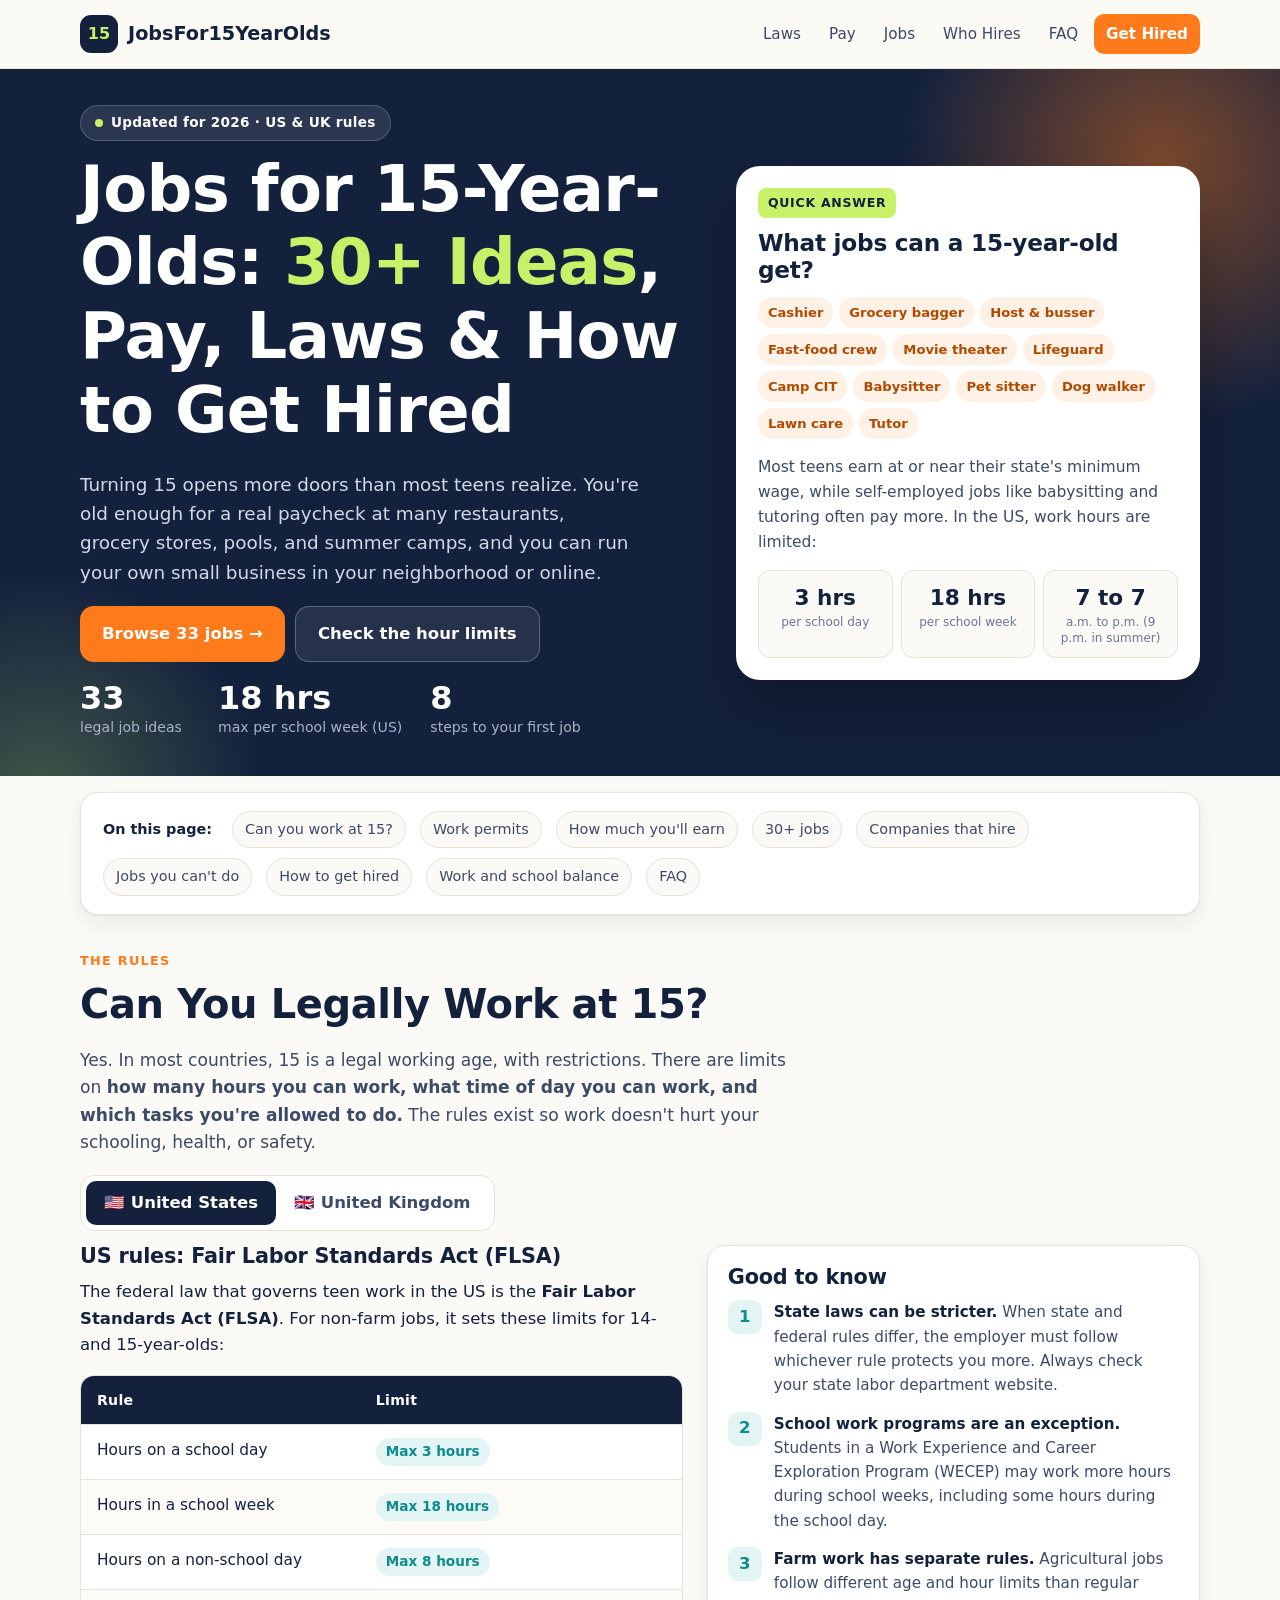
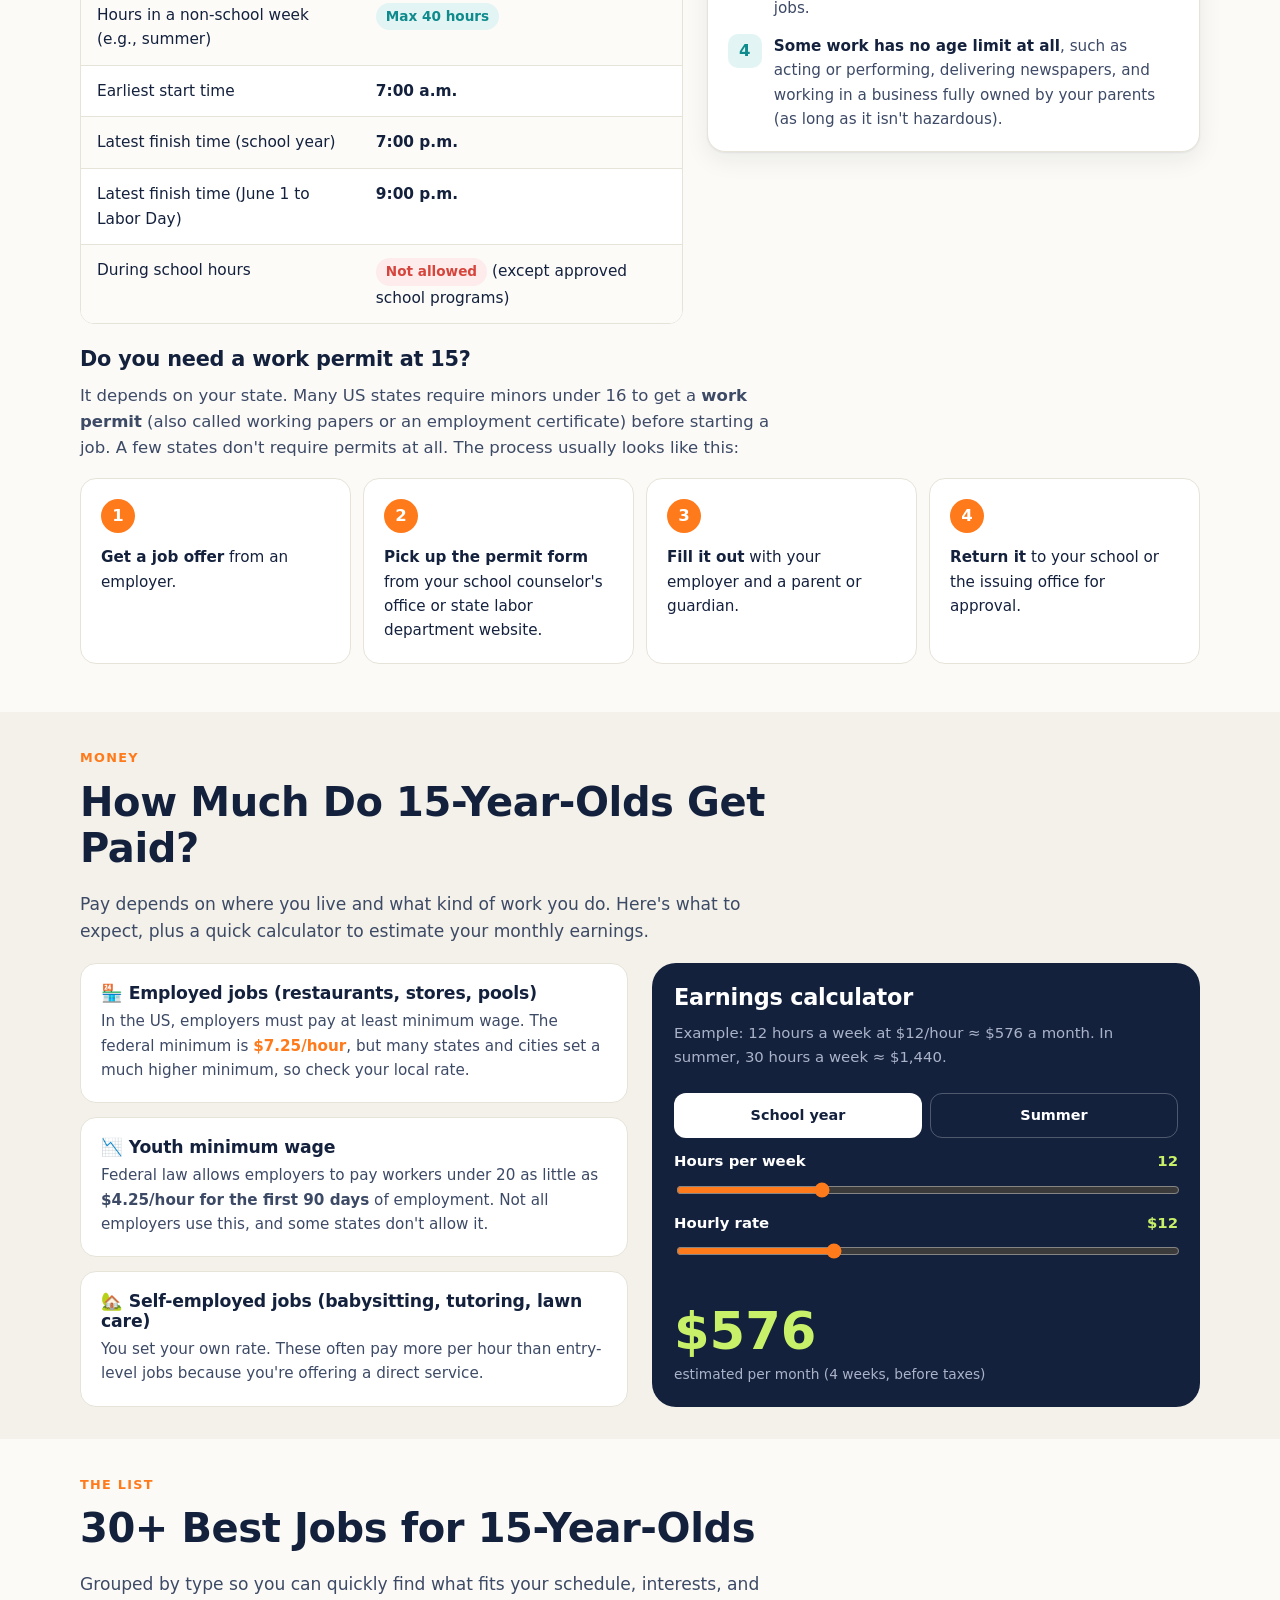
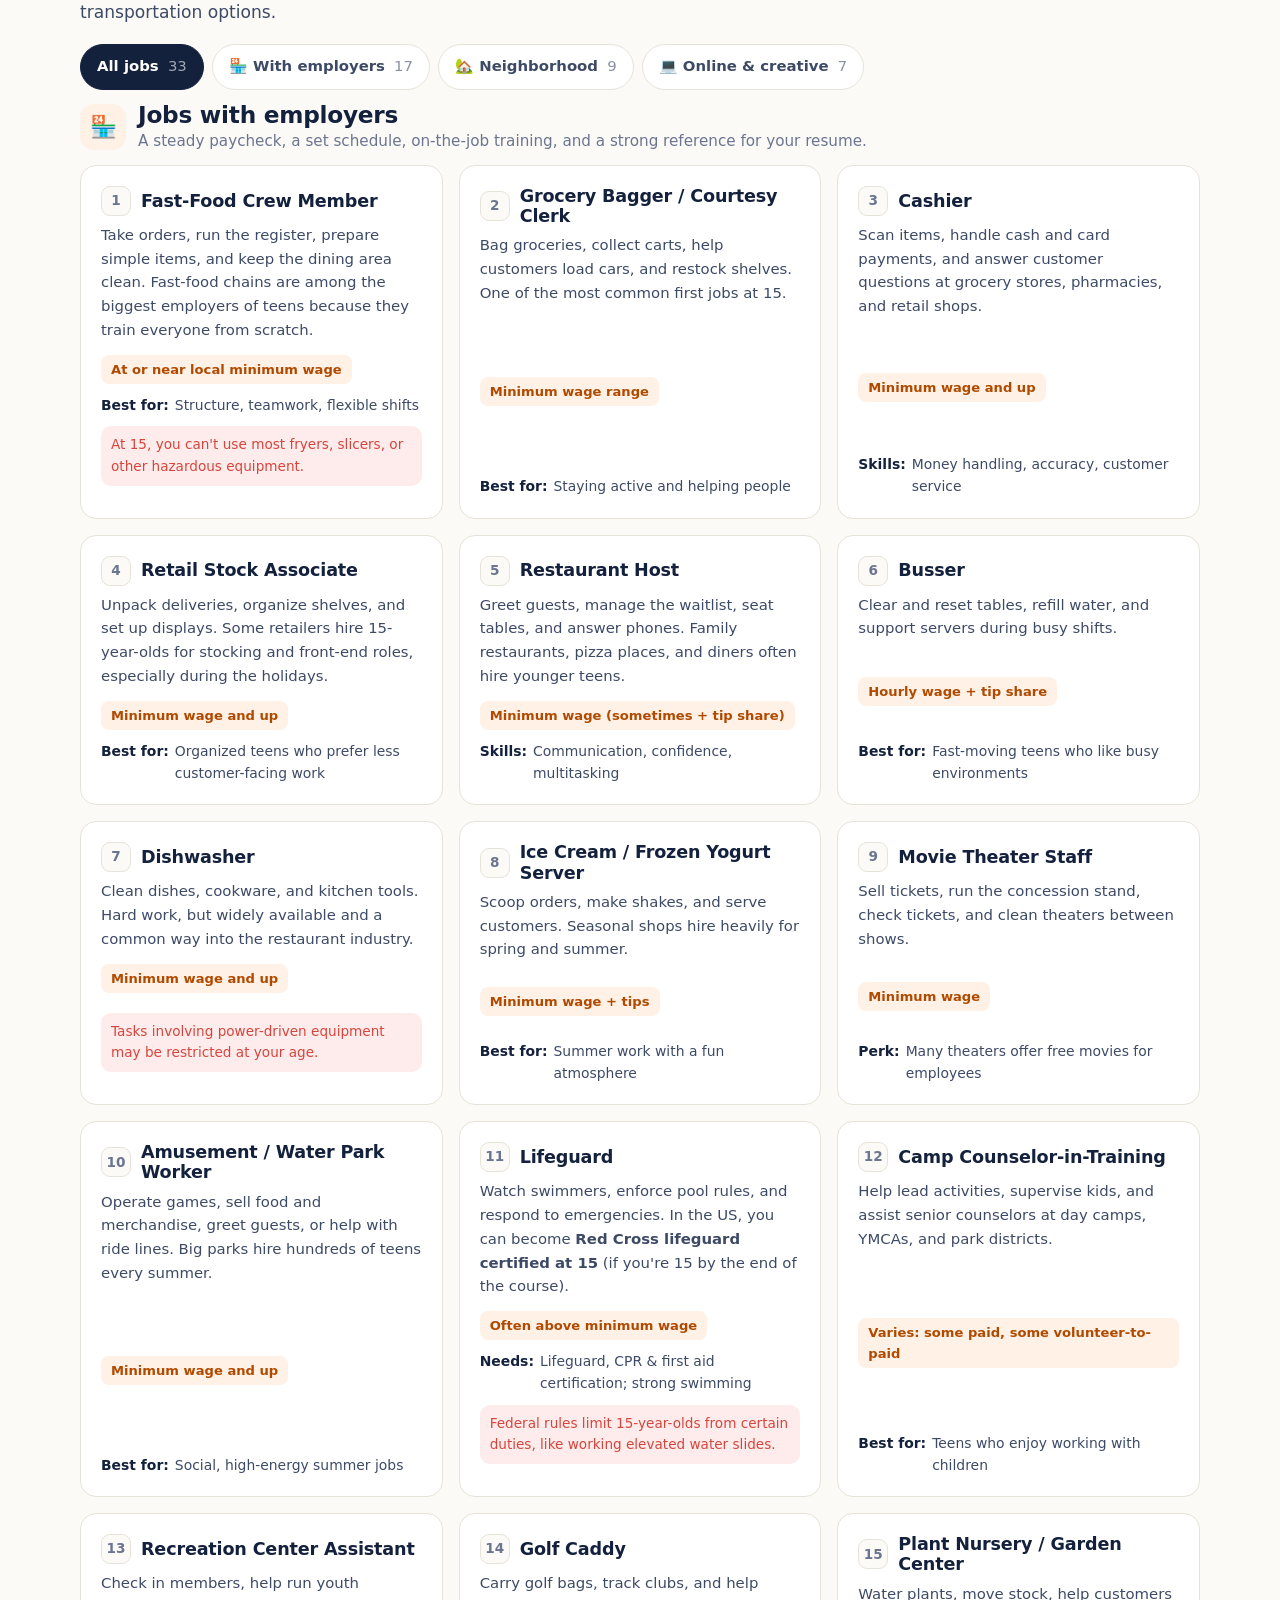
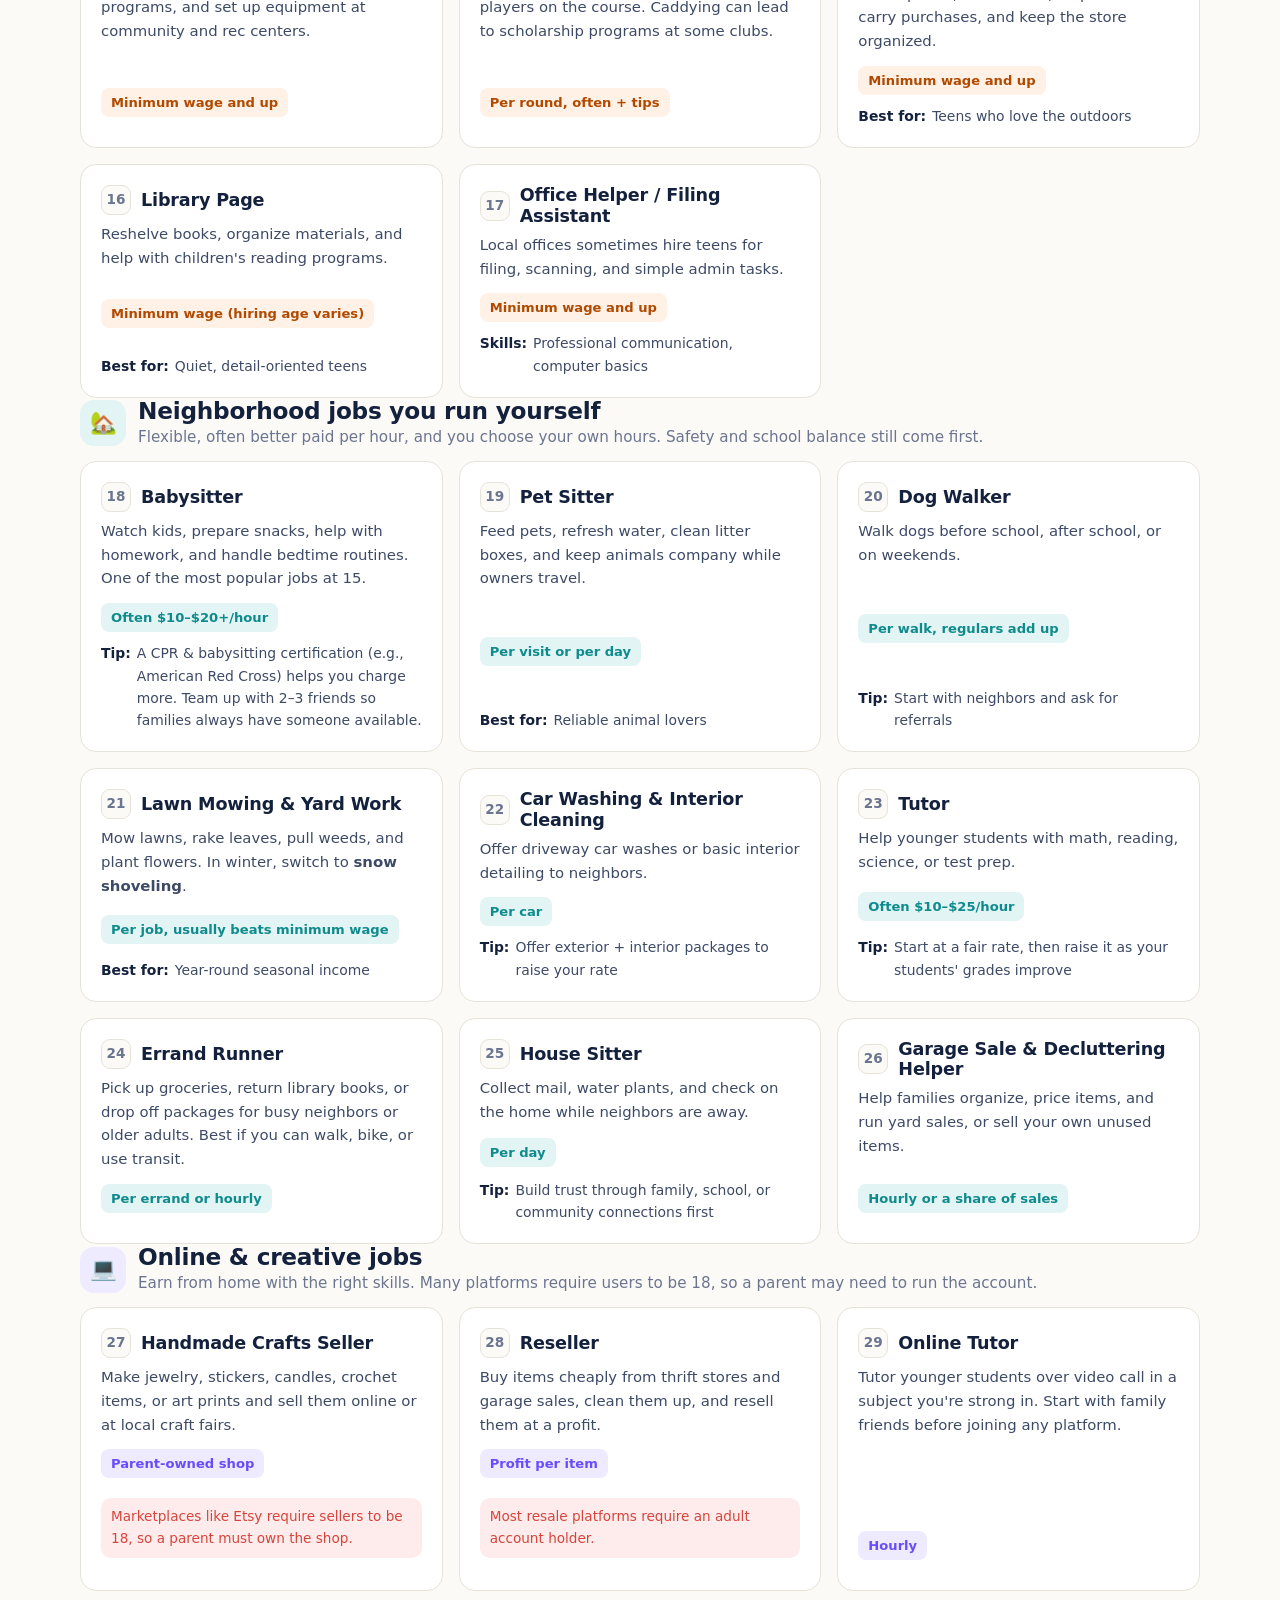
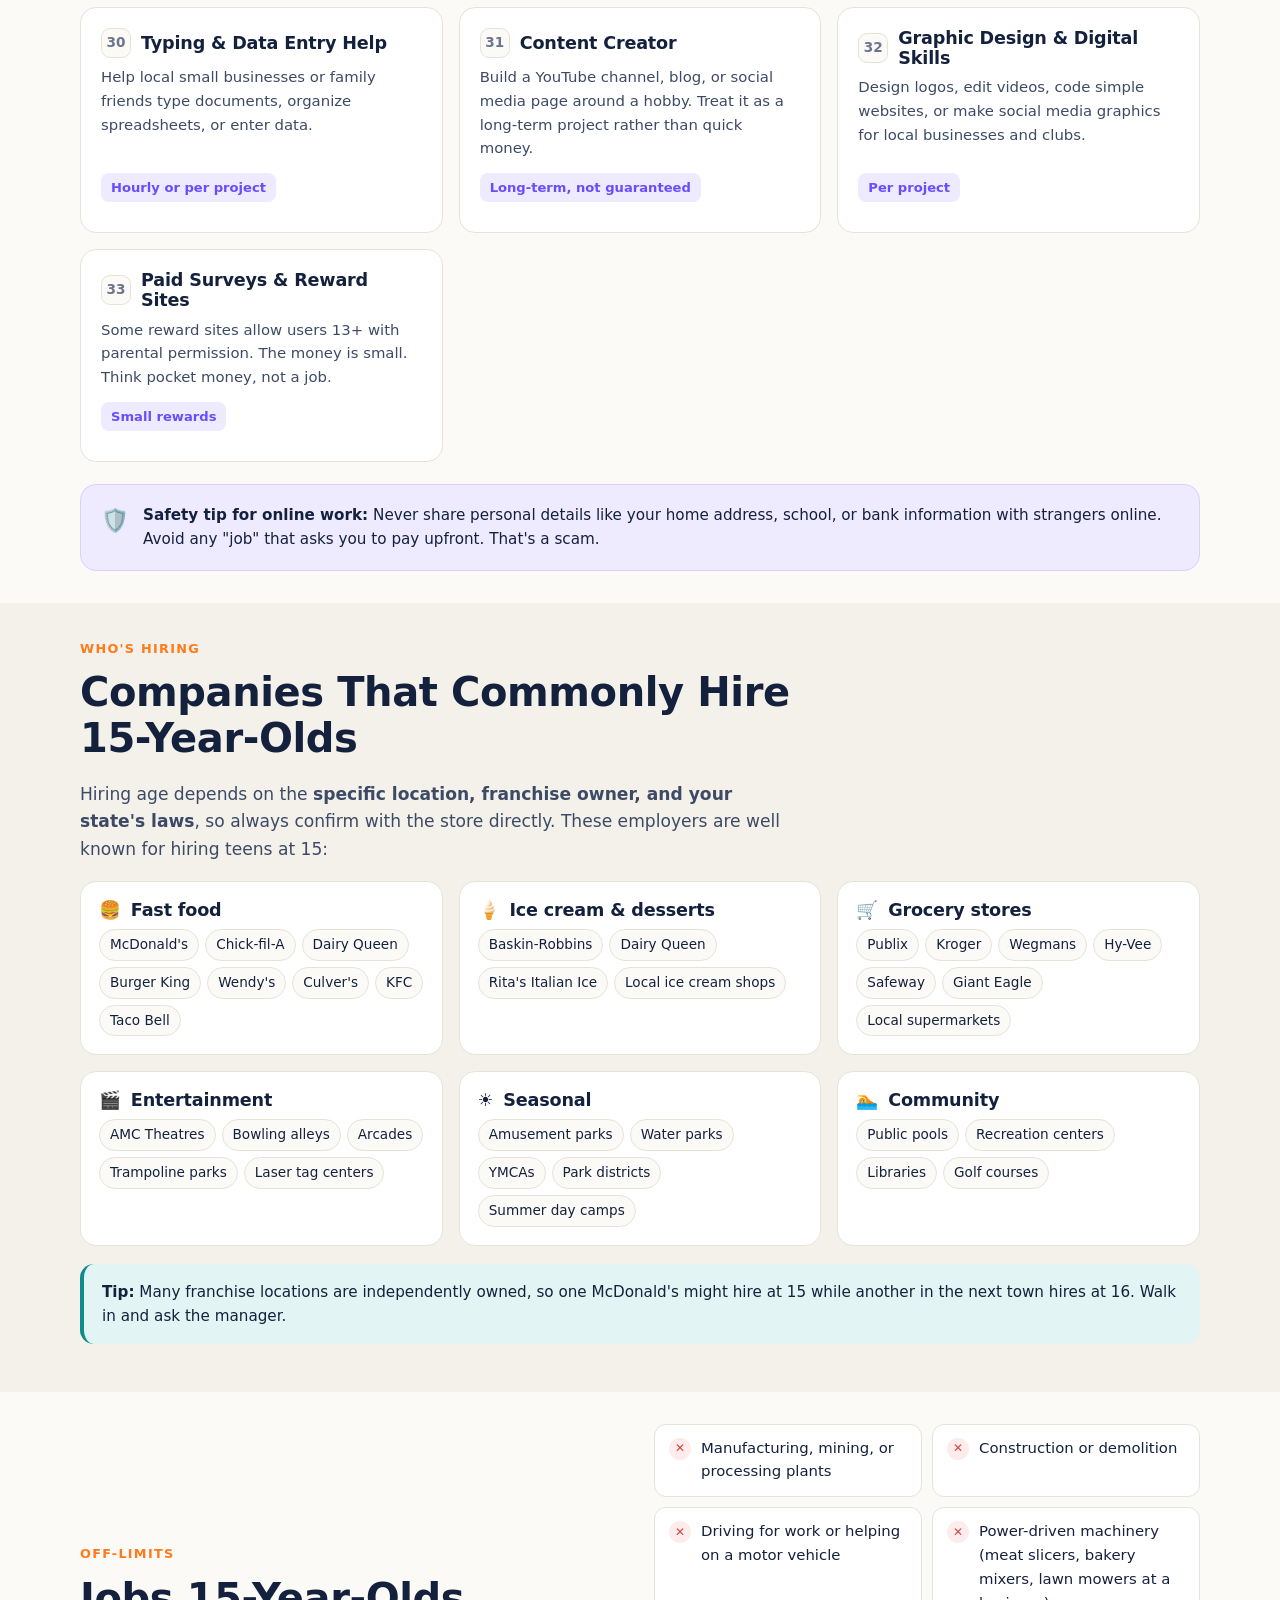
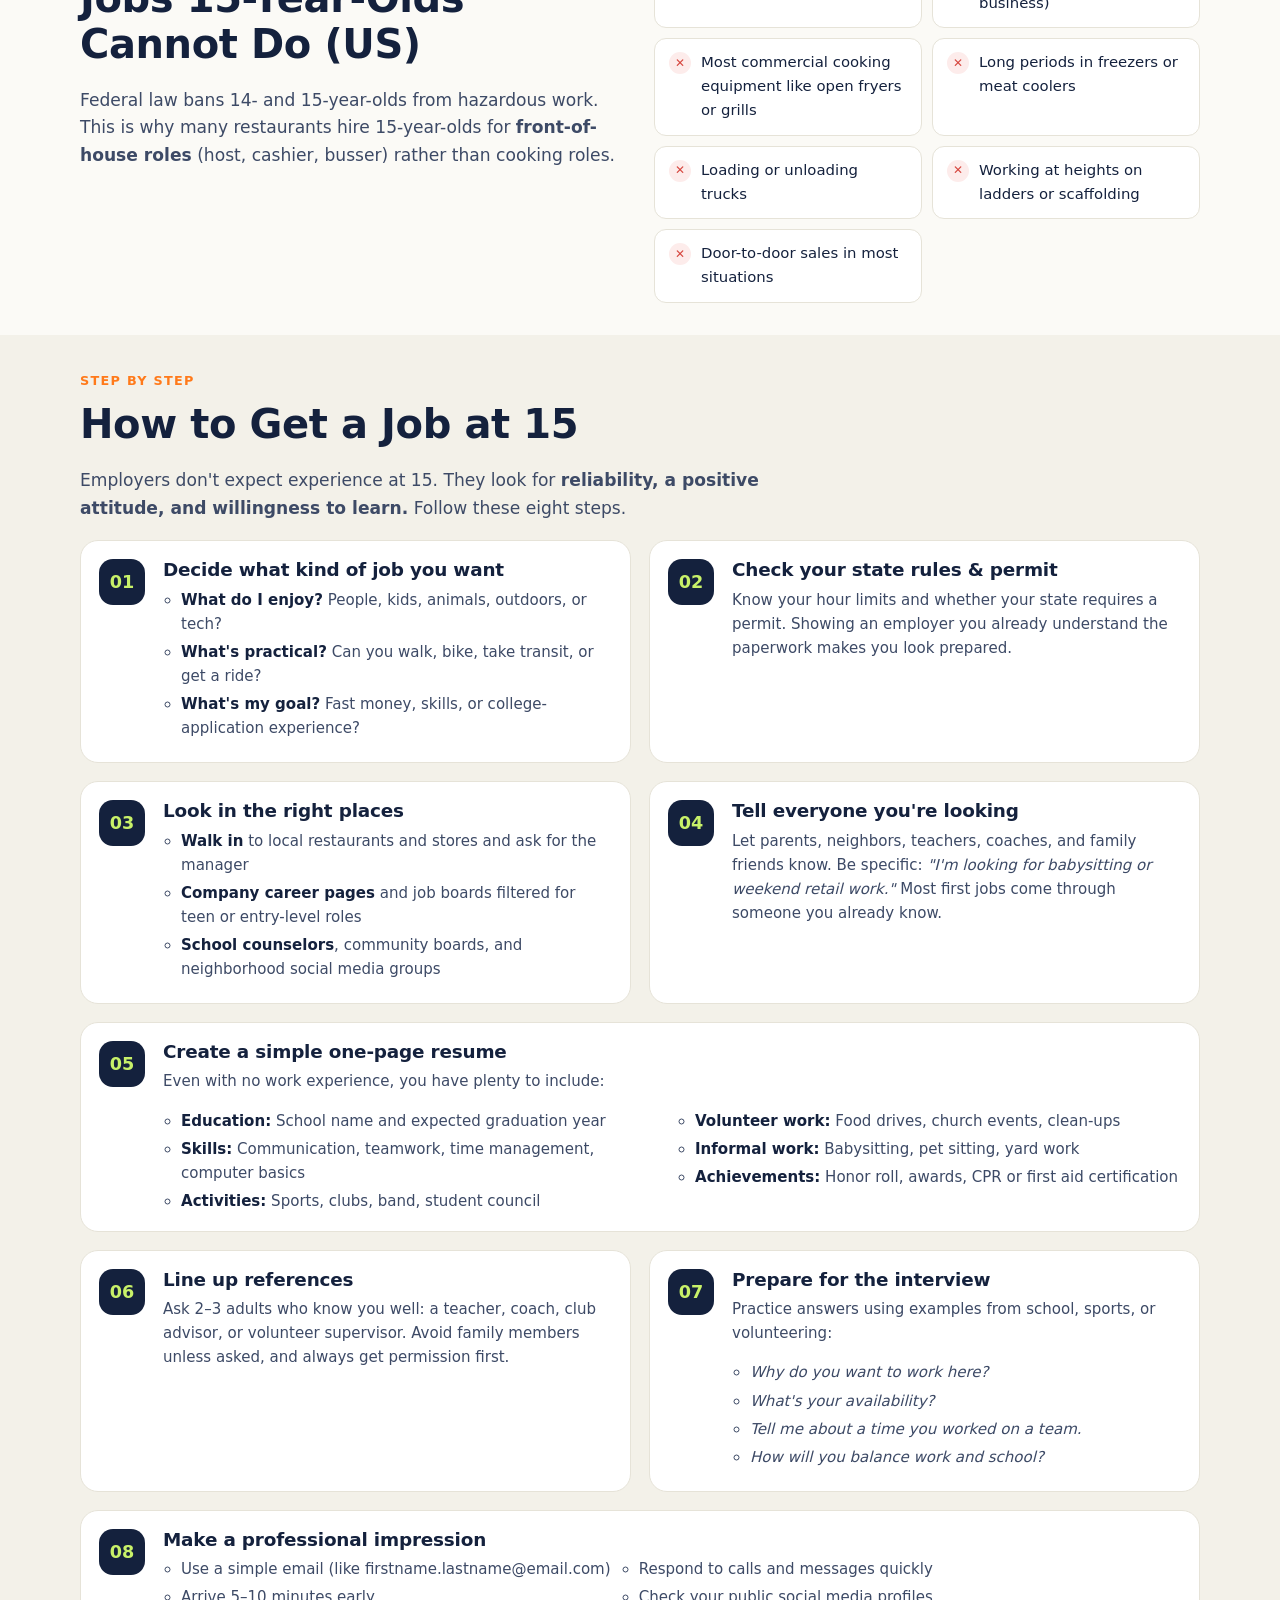
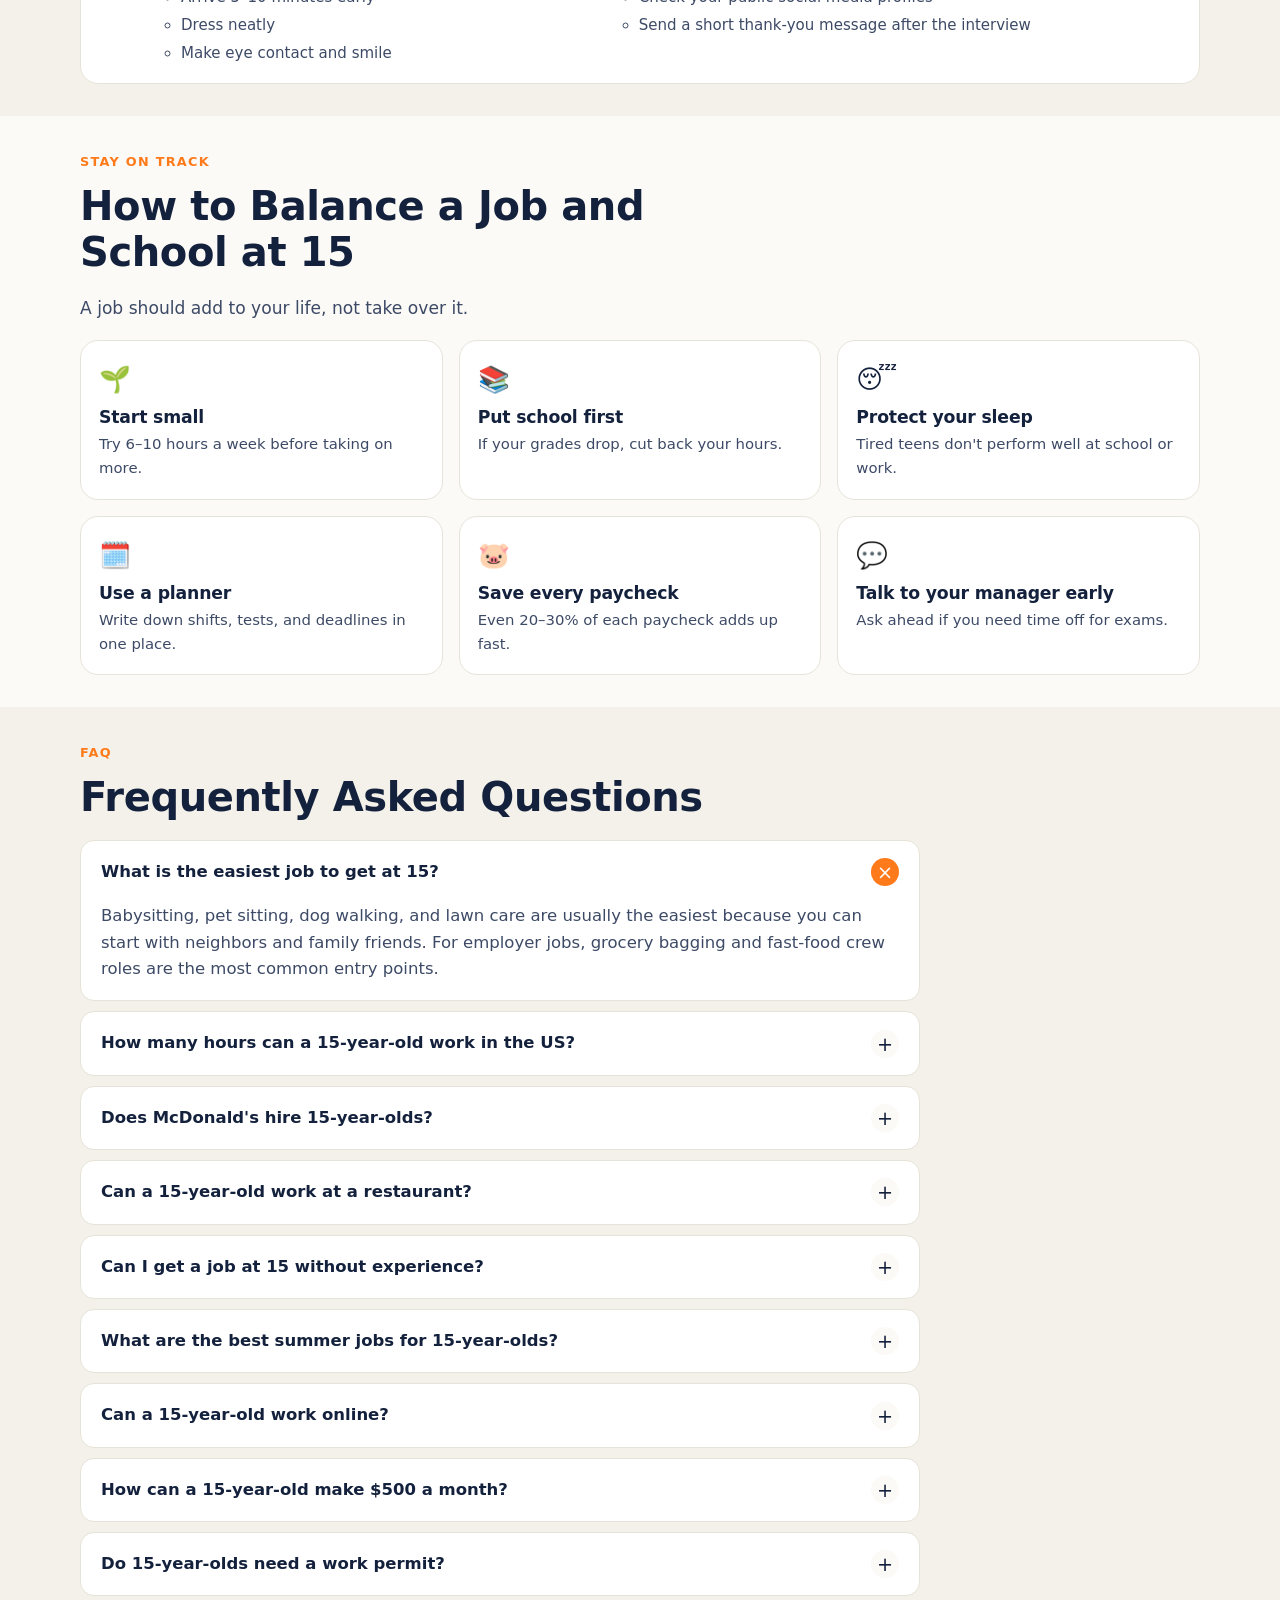
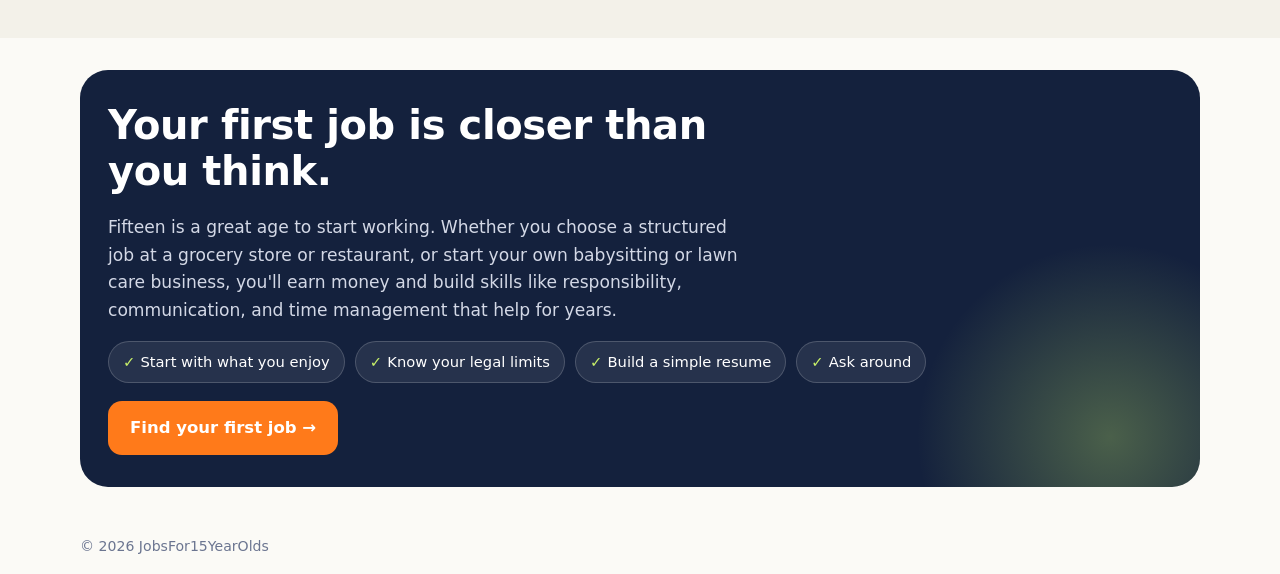
==== commit bda64d28: "Remove footer disclaimer, external font links and em dashes; tighten spacing Co-Authored-By: Claude " ====
--- a/index.html
+++ b/index.html
@@ -15,10 +15,6 @@
 <meta property="og:url" content="/jobs-for-15-year-olds/">
 <meta name="twitter:card" content="summary_large_image">
 <meta name="theme-color" content="#14213d">
-
-<link rel="preconnect" href="https://fonts.googleapis.com">
-<link rel="preconnect" href="https://fonts.gstatic.com" crossorigin>
-<link href="https://fonts.googleapis.com/css2?family=Bricolage+Grotesque:opsz,wght@12..96,600;12..96,800&family=Inter:wght@400;500;600;700&display=swap" rel="stylesheet">
 
 <script type="application/ld+json">
 {
@@ -71,11 +67,11 @@
   --wrap:1160px;
 }
 *{box-sizing:border-box}
-html{scroll-behavior:smooth;scroll-padding-top:84px}
-body{margin:0;background:var(--bg);color:var(--ink);font:16.5px/1.65 Inter,system-ui,-apple-system,"Segoe UI",Roboto,sans-serif;-webkit-font-smoothing:antialiased}
+html{scroll-behavior:smooth;scroll-padding-top:72px}
+body{margin:0;background:var(--bg);color:var(--ink);font:16.5px/1.6 system-ui,-apple-system,"Segoe UI",Roboto,sans-serif;-webkit-font-smoothing:antialiased}
 img{max-width:100%}
 a{color:var(--teal)}
-h1,h2,h3,h4{font-family:"Bricolage Grotesque",Inter,sans-serif;line-height:1.15;letter-spacing:-.01em;margin:0 0 .5em}
+h1,h2,h3,h4{font-family:system-ui,-apple-system,"Segoe UI",Roboto,sans-serif;line-height:1.15;letter-spacing:-.01em;margin:0 0 .5em}
 h2{font-size:clamp(1.8rem,3.4vw,2.5rem);font-weight:800}
 h3{font-size:1.3rem;font-weight:700}
 p{margin:0 0 1em}
@@ -87,7 +83,7 @@
 /* ---------- Header ---------- */
 .site-header{position:sticky;top:0;z-index:50;background:rgba(251,250,246,.9);backdrop-filter:saturate(1.4) blur(10px);border-bottom:1px solid var(--line)}
 .nav{display:flex;align-items:center;justify-content:space-between;height:68px;gap:16px}
-.logo{display:flex;align-items:center;gap:10px;font-family:"Bricolage Grotesque",sans-serif;font-weight:800;font-size:1.2rem;color:var(--ink);text-decoration:none}
+.logo{display:flex;align-items:center;gap:10px;font-family:system-ui,-apple-system,"Segoe UI",Roboto,sans-serif;font-weight:800;font-size:1.2rem;color:var(--ink);text-decoration:none}
 .logo-badge{display:grid;place-items:center;width:38px;height:38px;border-radius:11px;background:var(--ink);color:var(--lime);font-size:1rem}
 .nav-links{display:flex;gap:4px;list-style:none;margin:0;padding:0}
 .nav-links a{display:block;padding:8px 12px;border-radius:10px;color:var(--ink-soft);font-weight:500;font-size:.95rem;text-decoration:none}
@@ -102,26 +98,26 @@
 }
 
 /* ---------- Hero ---------- */
-.hero{position:relative;overflow:hidden;background:var(--ink);color:#fff;padding:72px 0 88px}
+.hero{position:relative;overflow:hidden;background:var(--ink);color:#fff;padding:36px 0}
 .hero::before{content:"";position:absolute;width:560px;height:560px;right:-160px;top:-180px;border-radius:50%;background:radial-gradient(circle,rgba(255,122,26,.45),transparent 65%)}
 .hero::after{content:"";position:absolute;width:480px;height:480px;left:-200px;bottom:-260px;border-radius:50%;background:radial-gradient(circle,rgba(200,241,105,.25),transparent 65%)}
-.hero-grid{position:relative;z-index:1;display:grid;grid-template-columns:1.15fr .85fr;gap:48px;align-items:center}
-.eyebrow{display:inline-flex;align-items:center;gap:8px;background:rgba(255,255,255,.1);border:1px solid rgba(255,255,255,.18);padding:6px 14px;border-radius:999px;font-size:.85rem;font-weight:600;letter-spacing:.02em;margin-bottom:20px}
+.hero-grid{position:relative;z-index:1;display:grid;grid-template-columns:1.15fr .85fr;gap:28px;align-items:center}
+.eyebrow{display:inline-flex;align-items:center;gap:8px;background:rgba(255,255,255,.1);border:1px solid rgba(255,255,255,.18);padding:6px 14px;border-radius:999px;font-size:.85rem;font-weight:600;letter-spacing:.02em;margin-bottom:12px}
 .eyebrow .dot{width:8px;height:8px;border-radius:50%;background:var(--lime)}
 .hero h1{font-size:clamp(2.3rem,5.4vw,4rem);font-weight:800;margin-bottom:.35em}
 .hero h1 .hl{color:var(--lime)}
 .hero .lead{font-size:1.15rem;color:#d3d8e6;max-width:560px}
-.hero-actions{display:flex;flex-wrap:wrap;gap:12px;margin:28px 0 34px}
+.hero-actions{display:flex;flex-wrap:wrap;gap:10px;margin:18px 0 20px}
 .btn{display:inline-flex;align-items:center;gap:8px;padding:14px 22px;border-radius:14px;font-weight:600;text-decoration:none;transition:transform .15s ease,background .15s ease}
 .btn:hover{transform:translateY(-2px)}
 .btn-primary{background:var(--accent);color:#fff}
 .btn-ghost{background:rgba(255,255,255,.08);color:#fff;border:1px solid rgba(255,255,255,.25)}
 .hero-stats{display:flex;flex-wrap:wrap;gap:28px}
 .hero-stats div{min-width:110px}
-.hero-stats strong{display:block;font-family:"Bricolage Grotesque",sans-serif;font-size:2rem;color:#fff;line-height:1}
+.hero-stats strong{display:block;font-family:system-ui,-apple-system,"Segoe UI",Roboto,sans-serif;font-size:2rem;color:#fff;line-height:1}
 .hero-stats span{font-size:.88rem;color:#aab3c8}
 
-.answer-card{background:var(--surface);color:var(--ink);border-radius:24px;padding:28px;box-shadow:0 30px 60px rgba(0,0,0,.3);position:relative}
+.answer-card{background:var(--surface);color:var(--ink);border-radius:24px;padding:22px;box-shadow:0 30px 60px rgba(0,0,0,.3);position:relative}
 .answer-card .tag{display:inline-block;background:var(--lime);color:var(--ink);font-weight:700;font-size:.78rem;letter-spacing:.06em;text-transform:uppercase;padding:5px 10px;border-radius:8px;margin-bottom:12px}
 .answer-card h2{font-size:1.45rem;margin-bottom:.6em}
 .answer-card p{font-size:.97rem;color:var(--ink-soft)}
@@ -129,25 +125,25 @@
 .chips li{background:var(--accent-soft);color:#b04a00;font-size:.82rem;font-weight:600;padding:5px 10px;border-radius:999px}
 .limit-row{display:grid;grid-template-columns:repeat(3,1fr);gap:8px;margin-top:4px}
 .limit-row div{background:var(--bg);border:1px solid var(--line);border-radius:12px;padding:10px;text-align:center}
-.limit-row strong{display:block;font-family:"Bricolage Grotesque",sans-serif;font-size:1.35rem}
+.limit-row strong{display:block;font-family:system-ui,-apple-system,"Segoe UI",Roboto,sans-serif;font-size:1.35rem}
 .limit-row span{font-size:.75rem;color:var(--muted);line-height:1.3;display:block}
-@media (max-width:900px){.hero-grid{grid-template-columns:1fr}.hero{padding:48px 0 64px}}
+@media (max-width:900px){.hero-grid{grid-template-columns:1fr}.hero{padding:24px 0}}
 
 /* ---------- Guide strip ---------- */
-.toc{margin-top:-36px;position:relative;z-index:5}
+.toc{margin-top:16px}
 .toc-inner{background:var(--surface);border:1px solid var(--line);border-radius:var(--radius);box-shadow:var(--shadow);padding:18px 22px;display:flex;flex-wrap:wrap;align-items:center;gap:10px 14px}
 .toc-inner > span{font-weight:700;font-size:.9rem;margin-right:6px}
 .toc-inner a{font-size:.9rem;font-weight:500;color:var(--ink-soft);text-decoration:none;padding:6px 12px;border-radius:999px;background:var(--bg);border:1px solid var(--line)}
 .toc-inner a:hover{border-color:var(--ink);color:var(--ink)}
 
 /* ---------- Sections ---------- */
-section{padding:84px 0}
-.section-head{max-width:720px;margin-bottom:40px}
+section{padding:32px 0}
+.section-head{max-width:720px;margin-bottom:18px}
 .kicker{display:inline-block;font-weight:700;font-size:.8rem;letter-spacing:.1em;text-transform:uppercase;color:var(--accent);margin-bottom:10px}
 .section-head p{color:var(--ink-soft);font-size:1.07rem}
 .alt{background:#f3f1e9}
 
-.card{background:var(--surface);border:1px solid var(--line);border-radius:var(--radius);padding:26px;box-shadow:var(--shadow)}
+.card{background:var(--surface);border:1px solid var(--line);border-radius:var(--radius);padding:20px;box-shadow:var(--shadow)}
 
 /* Laws */
 .law-grid{display:grid;grid-template-columns:1.1fr .9fr;gap:24px;align-items:start}
@@ -167,14 +163,14 @@
 .note-list p{margin:0;font-size:.95rem;color:var(--ink-soft)}
 .note-list b{color:var(--ink)}
 
-.permit{display:grid;grid-template-columns:repeat(4,1fr);gap:16px;margin-top:40px;counter-reset:step;list-style:none;padding:0}
+.permit{display:grid;grid-template-columns:repeat(4,1fr);gap:12px;margin-top:14px;counter-reset:step;list-style:none;padding:0}
 .permit li{background:var(--surface);border:1px solid var(--line);border-radius:16px;padding:20px;position:relative}
 .permit li::before{counter-increment:step;content:counter(step);display:grid;place-items:center;width:34px;height:34px;border-radius:50%;background:var(--accent);color:#fff;font-weight:700;margin-bottom:12px}
 .permit li p{margin:0;font-size:.95rem}
 @media (max-width:900px){.permit{grid-template-columns:1fr 1fr}}
 @media (max-width:520px){.permit{grid-template-columns:1fr}}
 
-.tabs{display:inline-flex;background:var(--surface);border:1px solid var(--line);border-radius:14px;padding:5px;margin-bottom:24px}
+.tabs{display:inline-flex;background:var(--surface);border:1px solid var(--line);border-radius:14px;padding:5px;margin-bottom:14px}
 .tabs button{border:0;background:none;font:inherit;font-weight:600;padding:9px 18px;border-radius:10px;color:var(--ink-soft);cursor:pointer}
 .tabs button[aria-selected="true"]{background:var(--ink);color:#fff}
 .tab-panel[hidden]{display:none}
@@ -189,29 +185,29 @@
 .pay-point{background:var(--surface);border:1px solid var(--line);border-radius:16px;padding:20px}
 .pay-point h3{font-size:1.08rem;margin-bottom:.3em}
 .pay-point p{margin:0;font-size:.95rem;color:var(--ink-soft)}
-.big-num{font-family:"Bricolage Grotesque",sans-serif;font-weight:800;color:var(--accent)}
-
-.calc{background:var(--ink);color:#fff;border-radius:24px;padding:30px;display:flex;flex-direction:column}
+.big-num{font-family:system-ui,-apple-system,"Segoe UI",Roboto,sans-serif;font-weight:800;color:var(--accent)}
+
+.calc{background:var(--ink);color:#fff;border-radius:24px;padding:22px;display:flex;flex-direction:column}
 .calc h3{color:#fff;font-size:1.4rem}
 .calc p.sub{color:#aab3c8;font-size:.93rem}
-.calc label{display:flex;justify-content:space-between;font-weight:600;font-size:.93rem;margin:18px 0 8px}
+.calc label{display:flex;justify-content:space-between;font-weight:600;font-size:.93rem;margin:12px 0 6px}
 .calc label output{color:var(--lime)}
 .calc input[type=range]{width:100%;accent-color:var(--accent)}
 .mode{display:flex;gap:8px;margin-top:8px}
 .mode button{flex:1;border:1px solid rgba(255,255,255,.25);background:transparent;color:#fff;font:inherit;font-weight:600;font-size:.9rem;padding:10px;border-radius:12px;cursor:pointer}
 .mode button[aria-pressed="true"]{background:#fff;color:var(--ink)}
-.calc-result{margin-top:auto;padding-top:24px}
-.calc-result .amt{font-family:"Bricolage Grotesque",sans-serif;font-size:3.2rem;font-weight:800;color:var(--lime);line-height:1}
+.calc-result{margin-top:auto;padding-top:14px}
+.calc-result .amt{font-family:system-ui,-apple-system,"Segoe UI",Roboto,sans-serif;font-size:3.2rem;font-weight:800;color:var(--lime);line-height:1}
 .calc-result small{color:#aab3c8;display:block;margin-top:6px}
 .calc-warn{margin-top:12px;background:rgba(255,122,26,.18);border:1px solid rgba(255,122,26,.5);color:#ffd9bd;border-radius:12px;padding:10px 12px;font-size:.86rem}
 .calc-warn[hidden]{display:none}
 
 /* Jobs */
-.filters{display:flex;flex-wrap:wrap;gap:10px;margin-bottom:28px}
+.filters{display:flex;flex-wrap:wrap;gap:8px;margin-bottom:12px}
 .filters button{border:1px solid var(--line);background:var(--surface);font:inherit;font-weight:600;font-size:.93rem;padding:10px 16px;border-radius:999px;cursor:pointer;color:var(--ink-soft)}
 .filters button[aria-pressed="true"]{background:var(--ink);border-color:var(--ink);color:#fff}
 .filters .count{opacity:.6;font-weight:500;margin-left:4px}
-.group-title{display:flex;align-items:center;gap:12px;margin:40px 0 18px}
+.group-title{display:flex;align-items:center;gap:12px;margin:24px 0 12px}
 .group-title:first-of-type{margin-top:0}
 .group-title h3{margin:0;font-size:1.45rem}
 .group-title p{margin:0;color:var(--muted);font-size:.95rem}
@@ -223,7 +219,7 @@
 .job{background:var(--surface);border:1px solid var(--line);border-radius:16px;padding:20px;display:flex;flex-direction:column;transition:transform .15s ease,box-shadow .15s ease}
 .job:hover{transform:translateY(-3px);box-shadow:var(--shadow)}
 .job-top{display:flex;align-items:center;gap:10px;margin-bottom:8px}
-.job-num{flex:none;font-family:"Bricolage Grotesque",sans-serif;font-weight:800;font-size:.85rem;width:30px;height:30px;border-radius:9px;display:grid;place-items:center;background:var(--bg);border:1px solid var(--line);color:var(--muted)}
+.job-num{flex:none;font-family:system-ui,-apple-system,"Segoe UI",Roboto,sans-serif;font-weight:800;font-size:.85rem;width:30px;height:30px;border-radius:9px;display:grid;place-items:center;background:var(--bg);border:1px solid var(--line);color:var(--muted)}
 .job h4{font-size:1.1rem;margin:0}
 .job p{font-size:.93rem;color:var(--ink-soft);margin-bottom:12px}
 .job dl{margin:auto 0 0;display:grid;gap:6px;font-size:.87rem}
@@ -244,7 +240,7 @@
 .co-grid{display:grid;grid-template-columns:repeat(3,1fr);gap:16px}
 @media (max-width:900px){.co-grid{grid-template-columns:1fr 1fr}}
 @media (max-width:560px){.co-grid{grid-template-columns:1fr}}
-.co{background:var(--surface);border:1px solid var(--line);border-radius:16px;padding:22px}
+.co{background:var(--surface);border:1px solid var(--line);border-radius:16px;padding:18px}
 .co h3{font-size:1.1rem;display:flex;align-items:center;gap:10px}
 .co ul{list-style:none;padding:0;margin:0;display:flex;flex-wrap:wrap;gap:6px}
 .co li{font-size:.85rem;background:var(--bg);border:1px solid var(--line);padding:4px 10px;border-radius:999px}
@@ -260,9 +256,9 @@
 /* Steps */
 .steps{list-style:none;padding:0;margin:0;display:grid;grid-template-columns:1fr 1fr;gap:18px}
 @media (max-width:800px){.steps{grid-template-columns:1fr}}
-.step{background:var(--surface);border:1px solid var(--line);border-radius:18px;padding:24px;display:flex;gap:18px;min-width:0;overflow-wrap:anywhere}
+.step{background:var(--surface);border:1px solid var(--line);border-radius:18px;padding:18px;display:flex;gap:18px;min-width:0;overflow-wrap:anywhere}
 @media (max-width:520px){.step{flex-direction:column;gap:12px;padding:20px}}
-.step-n{flex:none;font-family:"Bricolage Grotesque",sans-serif;font-weight:800;font-size:1.1rem;width:46px;height:46px;border-radius:14px;display:grid;place-items:center;background:var(--ink);color:var(--lime)}
+.step-n{flex:none;font-family:system-ui,-apple-system,"Segoe UI",Roboto,sans-serif;font-weight:800;font-size:1.1rem;width:46px;height:46px;border-radius:14px;display:grid;place-items:center;background:var(--ink);color:var(--lime)}
 .step h3{font-size:1.15rem;margin-bottom:.4em}
 .step p,.step li{font-size:.94rem;color:var(--ink-soft)}
 .step ul{margin:0;padding-left:18px}
@@ -276,7 +272,7 @@
 .balance{display:grid;grid-template-columns:repeat(3,1fr);gap:16px}
 @media (max-width:900px){.balance{grid-template-columns:1fr 1fr}}
 @media (max-width:560px){.balance{grid-template-columns:1fr}}
-.tip{border-radius:18px;padding:22px;background:var(--surface);border:1px solid var(--line)}
+.tip{border-radius:18px;padding:18px;background:var(--surface);border:1px solid var(--line)}
 .tip .ic{font-size:1.6rem;display:block;margin-bottom:8px}
 .tip h3{font-size:1.08rem;margin-bottom:.3em}
 .tip p{margin:0;font-size:.93rem;color:var(--ink-soft)}
@@ -287,23 +283,22 @@
 .faq summary{cursor:pointer;list-style:none;padding:18px 56px 18px 20px;font-weight:600;font-size:1.03rem;position:relative}
 .faq summary::-webkit-details-marker{display:none}
 .faq summary::after{content:"+";position:absolute;right:20px;top:50%;transform:translateY(-50%);width:28px;height:28px;border-radius:50%;background:var(--bg);display:grid;place-items:center;font-size:1.2rem;font-weight:500;transition:transform .2s}
-.faq details[open] summary::after{content:"–";background:var(--accent);color:#fff}
+.faq details[open] summary::after{content:"×";background:var(--accent);color:#fff}
 .faq details p{padding:0 20px 18px;margin:0;color:var(--ink-soft)}
 
 /* Final CTA */
-.final{background:var(--ink);color:#fff;border-radius:28px;padding:56px 48px;position:relative;overflow:hidden}
+.final{background:var(--ink);color:#fff;border-radius:28px;padding:32px 28px;position:relative;overflow:hidden}
 .final::after{content:"";position:absolute;right:-120px;bottom:-160px;width:420px;height:420px;border-radius:50%;background:radial-gradient(circle,rgba(200,241,105,.3),transparent 65%)}
 .final h2{color:#fff;max-width:640px}
 .final p{color:#d3d8e6;max-width:640px;font-size:1.07rem}
-.final .checks{list-style:none;padding:0;margin:24px 0 30px;display:flex;flex-wrap:wrap;gap:10px;position:relative;z-index:1}
+.final .checks{list-style:none;padding:0;margin:14px 0 18px;display:flex;flex-wrap:wrap;gap:10px;position:relative;z-index:1}
 .final .checks li{background:rgba(255,255,255,.08);border:1px solid rgba(255,255,255,.18);padding:8px 14px;border-radius:999px;font-size:.92rem}
 .final .checks li::before{content:"✓ ";color:var(--lime);font-weight:800}
 .final .btn{position:relative;z-index:1}
-@media (max-width:600px){.final{padding:40px 24px}}
-
-footer{padding:40px 0 56px;color:var(--muted);font-size:.88rem}
-footer .foot{display:flex;flex-wrap:wrap;justify-content:space-between;gap:16px;border-top:1px solid var(--line);padding-top:28px}
-footer p{margin:0;max-width:640px}
+@media (max-width:600px){.final{padding:24px 18px}}
+
+footer{padding:16px 0;color:var(--muted);font-size:.88rem}
+footer p{margin:0}
 
 .back-top{position:fixed;right:18px;bottom:18px;width:46px;height:46px;border-radius:50%;background:var(--accent);color:#fff;display:grid;place-items:center;text-decoration:none;font-size:1.2rem;box-shadow:var(--shadow);opacity:0;pointer-events:none;transition:opacity .2s}
 .back-top.show{opacity:1;pointer-events:auto}
@@ -337,7 +332,7 @@
     <div>
       <span class="eyebrow"><span class="dot"></span>Updated for 2026 · US &amp; UK rules</span>
       <h1 id="hero-title">Jobs for 15-Year-Olds: <span class="hl">30+ Ideas</span>, Pay, Laws &amp; How to Get Hired</h1>
-      <p class="lead">Turning 15 opens more doors than most teens realize. You're old enough for a real paycheck at many restaurants, grocery stores, pools, and summer camps — and you can run your own small business in your neighborhood or online.</p>
+      <p class="lead">Turning 15 opens more doors than most teens realize. You're old enough for a real paycheck at many restaurants, grocery stores, pools, and summer camps, and you can run your own small business in your neighborhood or online.</p>
       <div class="hero-actions">
         <a href="#jobs" class="btn btn-primary">Browse 33 jobs →</a>
         <a href="#laws" class="btn btn-ghost">Check the hour limits</a>
@@ -359,7 +354,7 @@
       <div class="limit-row">
         <div><strong>3 hrs</strong><span>per school day</span></div>
         <div><strong>18 hrs</strong><span>per school week</span></div>
-        <div><strong>7–7</strong><span>a.m.–p.m. (9 p.m. in summer)</span></div>
+        <div><strong>7 to 7</strong><span>a.m. to p.m. (9 p.m. in summer)</span></div>
       </div>
     </aside>
   </div>
@@ -375,7 +370,7 @@
     <a href="#companies">Companies that hire</a>
     <a href="#cannot">Jobs you can't do</a>
     <a href="#get-hired">How to get hired</a>
-    <a href="#balance">Work–school balance</a>
+    <a href="#balance">Work and school balance</a>
     <a href="#faq">FAQ</a>
   </div>
 </nav>
@@ -386,7 +381,7 @@
     <div class="section-head">
       <span class="kicker">The rules</span>
       <h2 id="laws-title">Can You Legally Work at 15?</h2>
-      <p>Yes. In most countries, 15 is a legal working age — with restrictions. There are limits on <strong>how many hours you can work, what time of day you can work, and which tasks you're allowed to do.</strong> The rules exist so work doesn't hurt your schooling, health, or safety.</p>
+      <p>Yes. In most countries, 15 is a legal working age, with restrictions. There are limits on <strong>how many hours you can work, what time of day you can work, and which tasks you're allowed to do.</strong> The rules exist so work doesn't hurt your schooling, health, or safety.</p>
     </div>
 
     <div class="tabs" role="tablist" aria-label="Choose your country">
@@ -409,7 +404,7 @@
                 <tr><td>Hours in a non-school week (e.g., summer)</td><td><span class="pill">Max 40 hours</span></td></tr>
                 <tr><td>Earliest start time</td><td><strong>7:00 a.m.</strong></td></tr>
                 <tr><td>Latest finish time (school year)</td><td><strong>7:00 p.m.</strong></td></tr>
-                <tr><td>Latest finish time (June 1 – Labor Day)</td><td><strong>9:00 p.m.</strong></td></tr>
+                <tr><td>Latest finish time (June 1 to Labor Day)</td><td><strong>9:00 p.m.</strong></td></tr>
                 <tr><td>During school hours</td><td><span class="pill no">Not allowed</span> (except approved school programs)</td></tr>
               </tbody>
             </table>
@@ -440,7 +435,7 @@
                 <tr><td>Weekdays (school days)</td><td>2 hours</td><td>8 hours</td></tr>
                 <tr><td>Saturdays</td><td>8 hours</td><td>8 hours</td></tr>
                 <tr><td>Sundays</td><td>2 hours</td><td>2 hours</td></tr>
-                <tr><td>Working hours</td><td>7 a.m. – 7 p.m. only</td><td>7 a.m. – 7 p.m. only</td></tr>
+                <tr><td>Working hours</td><td>7 a.m. to 7 p.m. only</td><td>7 a.m. to 7 p.m. only</td></tr>
               </tbody>
             </table>
           </div>
@@ -458,7 +453,7 @@
     </div>
 
     <div id="permit">
-      <h3 style="margin-top:56px">Do you need a work permit at 15?</h3>
+      <h3 style="margin-top:24px">Do you need a work permit at 15?</h3>
       <p style="max-width:720px;color:var(--ink-soft)">It depends on your state. Many US states require minors under 16 to get a <strong>work permit</strong> (also called working papers or an employment certificate) before starting a job. A few states don't require permits at all. The process usually looks like this:</p>
       <ol class="permit">
         <li><p><strong>Get a job offer</strong> from an employer.</p></li>
@@ -476,13 +471,13 @@
     <div class="section-head">
       <span class="kicker">Money</span>
       <h2 id="pay-title">How Much Do 15-Year-Olds Get Paid?</h2>
-      <p>Pay depends on where you live and what kind of work you do. Here's what to expect — and a quick calculator to estimate your monthly earnings.</p>
+      <p>Pay depends on where you live and what kind of work you do. Here's what to expect, plus a quick calculator to estimate your monthly earnings.</p>
     </div>
     <div class="pay-grid">
       <div class="pay-points">
         <div class="pay-point">
           <h3>🏪 Employed jobs (restaurants, stores, pools)</h3>
-          <p>In the US, employers must pay at least minimum wage. The federal minimum is <span class="big-num">$7.25/hour</span>, but many states and cities set a much higher minimum — so check your local rate.</p>
+          <p>In the US, employers must pay at least minimum wage. The federal minimum is <span class="big-num">$7.25/hour</span>, but many states and cities set a much higher minimum, so check your local rate.</p>
         </div>
         <div class="pay-point">
           <h3>📉 Youth minimum wage</h3>
@@ -597,7 +592,7 @@
 
         <article class="job"><div class="job-top"><span class="job-num">12</span><h4>Camp Counselor-in-Training</h4></div>
           <p>Help lead activities, supervise kids, and assist senior counselors at day camps, YMCAs, and park districts.</p>
-          <span class="pay">Varies — some paid, some volunteer-to-paid</span>
+          <span class="pay">Varies: some paid, some volunteer-to-paid</span>
           <dl><div><dt>Best for:</dt><dd>Teens who enjoy working with children</dd></div></dl></article>
 
         <article class="job"><div class="job-top"><span class="job-num">13</span><h4>Recreation Center Assistant</h4></div>
@@ -644,12 +639,12 @@
 
         <article class="job"><div class="job-top"><span class="job-num">20</span><h4>Dog Walker</h4></div>
           <p>Walk dogs before school, after school, or on weekends.</p>
-          <span class="pay">Per walk — regulars add up</span>
+          <span class="pay">Per walk, regulars add up</span>
           <dl><div><dt>Tip:</dt><dd>Start with neighbors and ask for referrals</dd></div></dl></article>
 
         <article class="job"><div class="job-top"><span class="job-num">21</span><h4>Lawn Mowing &amp; Yard Work</h4></div>
           <p>Mow lawns, rake leaves, pull weeds, and plant flowers. In winter, switch to <strong>snow shoveling</strong>.</p>
-          <span class="pay">Per job — usually beats minimum wage</span>
+          <span class="pay">Per job, usually beats minimum wage</span>
           <dl><div><dt>Best for:</dt><dd>Year-round seasonal income</dd></div></dl></article>
 
         <article class="job"><div class="job-top"><span class="job-num">22</span><h4>Car Washing &amp; Interior Cleaning</h4></div>
@@ -672,7 +667,7 @@
           <dl><div><dt>Tip:</dt><dd>Build trust through family, school, or community connections first</dd></div></dl></article>
 
         <article class="job"><div class="job-top"><span class="job-num">26</span><h4>Garage Sale &amp; Decluttering Helper</h4></div>
-          <p>Help families organize, price items, and run yard sales — or sell your own unused items.</p>
+          <p>Help families organize, price items, and run yard sales, or sell your own unused items.</p>
           <span class="pay">Hourly or a share of sales</span></article>
       </div>
     </div>
@@ -711,12 +706,12 @@
           <span class="pay">Per project</span></article>
 
         <article class="job"><div class="job-top"><span class="job-num">33</span><h4>Paid Surveys &amp; Reward Sites</h4></div>
-          <p>Some reward sites allow users 13+ with parental permission. The money is small — think pocket money, not a job.</p>
+          <p>Some reward sites allow users 13+ with parental permission. The money is small. Think pocket money, not a job.</p>
           <span class="pay">Small rewards</span></article>
       </div>
       <div class="safety" role="note">
         <span class="ic" aria-hidden="true">🛡️</span>
-        <p><strong>Safety tip for online work:</strong> Never share personal details like your home address, school, or bank information with strangers online. Avoid any "job" that asks you to pay upfront — that's a scam.</p>
+        <p><strong>Safety tip for online work:</strong> Never share personal details like your home address, school, or bank information with strangers online. Avoid any "job" that asks you to pay upfront. That's a scam.</p>
       </div>
     </div>
   </div>
@@ -790,7 +785,7 @@
         <ul class="two-col"><li><b>Education:</b> School name and expected graduation year</li><li><b>Skills:</b> Communication, teamwork, time management, computer basics</li><li><b>Activities:</b> Sports, clubs, band, student council</li><li><b>Volunteer work:</b> Food drives, church events, clean-ups</li><li><b>Informal work:</b> Babysitting, pet sitting, yard work</li><li><b>Achievements:</b> Honor roll, awards, CPR or first aid certification</li></ul></div></li>
 
       <li class="step"><span class="step-n">06</span><div><h3>Line up references</h3>
-        <p>Ask 2–3 adults who know you well — a teacher, coach, club advisor, or volunteer supervisor. Avoid family members unless asked, and always get permission first.</p></div></li>
+        <p>Ask 2–3 adults who know you well: a teacher, coach, club advisor, or volunteer supervisor. Avoid family members unless asked, and always get permission first.</p></div></li>
 
       <li class="step"><span class="step-n">07</span><div><h3>Prepare for the interview</h3>
         <p>Practice answers using examples from school, sports, or volunteering:</p>
@@ -847,7 +842,7 @@
   <div class="wrap">
     <div class="final">
       <h2 id="final-title">Your first job is closer than you think.</h2>
-      <p>Fifteen is a great age to start working. Whether you choose a structured job at a grocery store or restaurant, or start your own babysitting or lawn care business, you'll earn money and build skills — responsibility, communication, and time management — that help for years.</p>
+      <p>Fifteen is a great age to start working. Whether you choose a structured job at a grocery store or restaurant, or start your own babysitting or lawn care business, you'll earn money and build skills like responsibility, communication, and time management that help for years.</p>
       <ul class="checks">
         <li>Start with what you enjoy</li>
         <li>Know your legal limits</li>
@@ -863,7 +858,6 @@
 
 <footer>
   <div class="wrap foot">
-    <p><strong>JobsFor15YearOlds</strong> — a free guide to legal first jobs for teens. Information is for general guidance only; labor laws change and vary by state, country, and local council. Always confirm current rules with your state labor department or local authority.</p>
     <p>© <span id="yr">2026</span> JobsFor15YearOlds</p>
   </div>
 </footer>
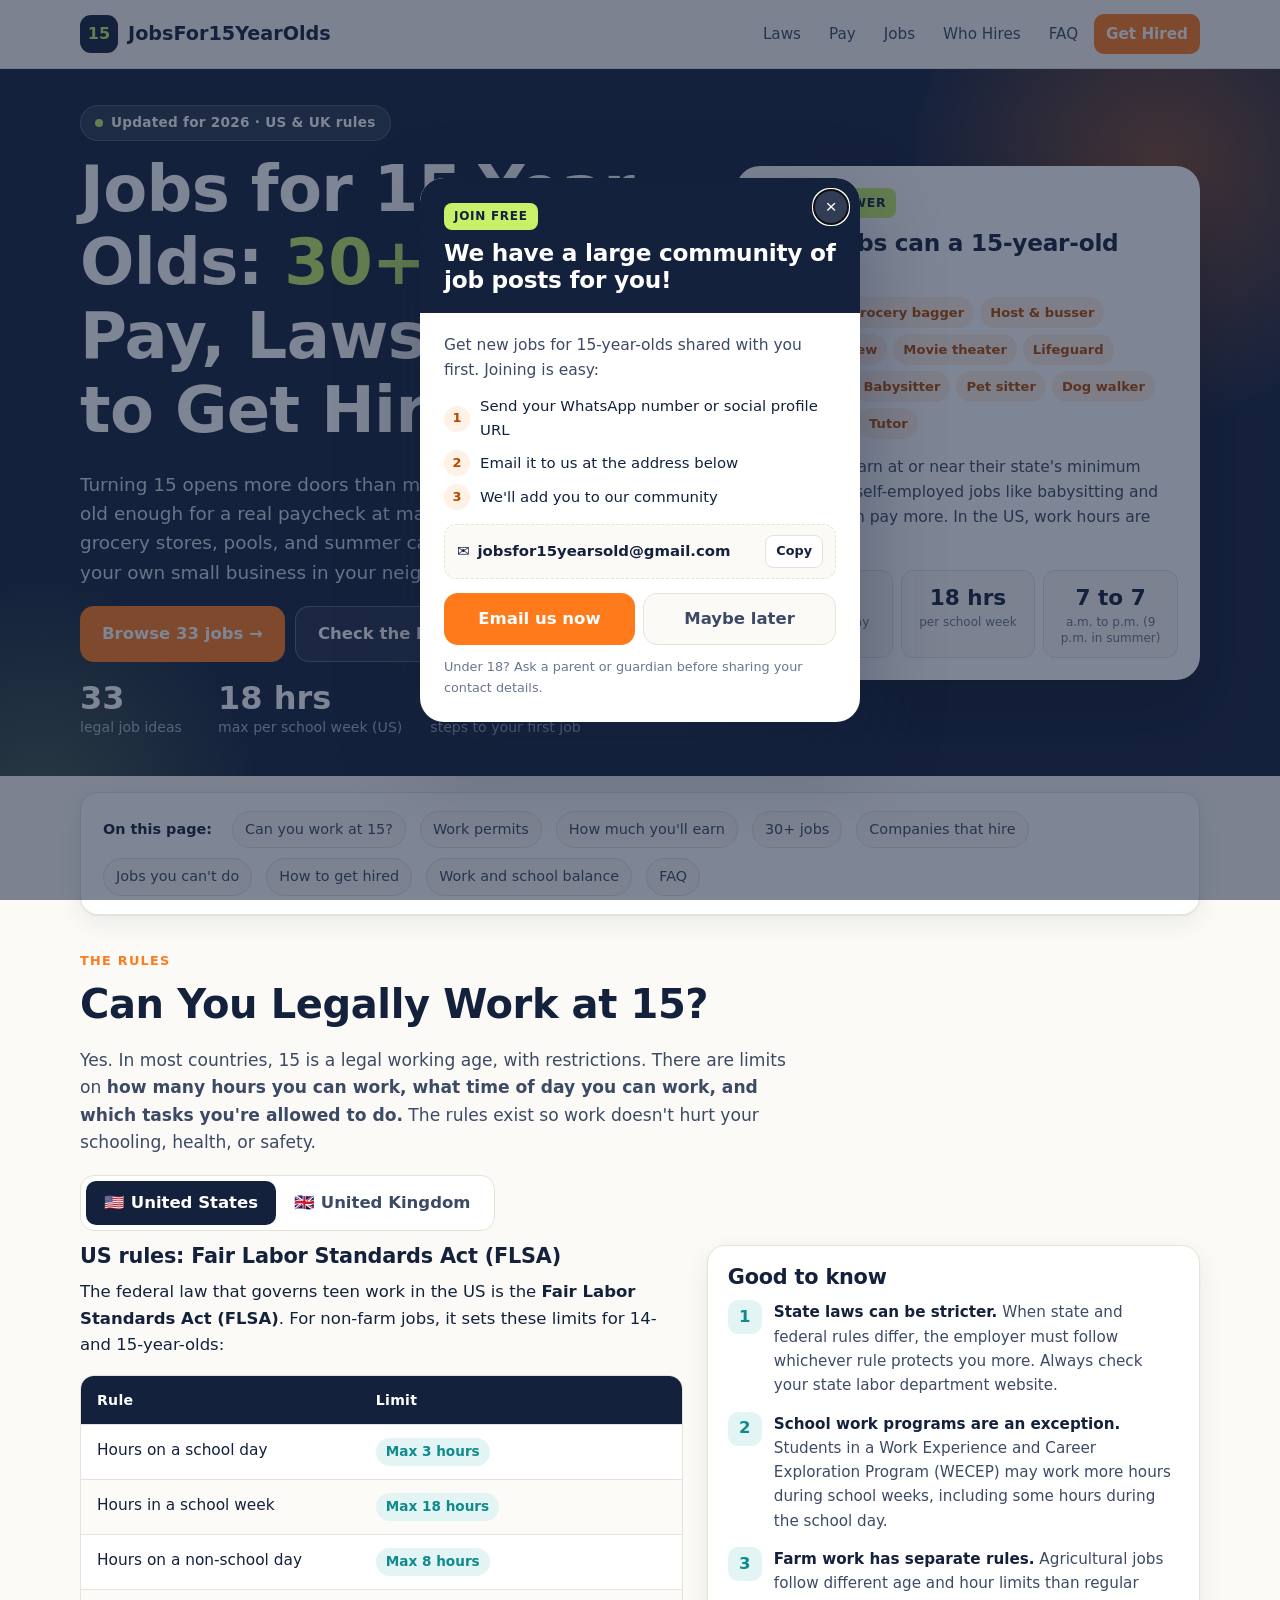
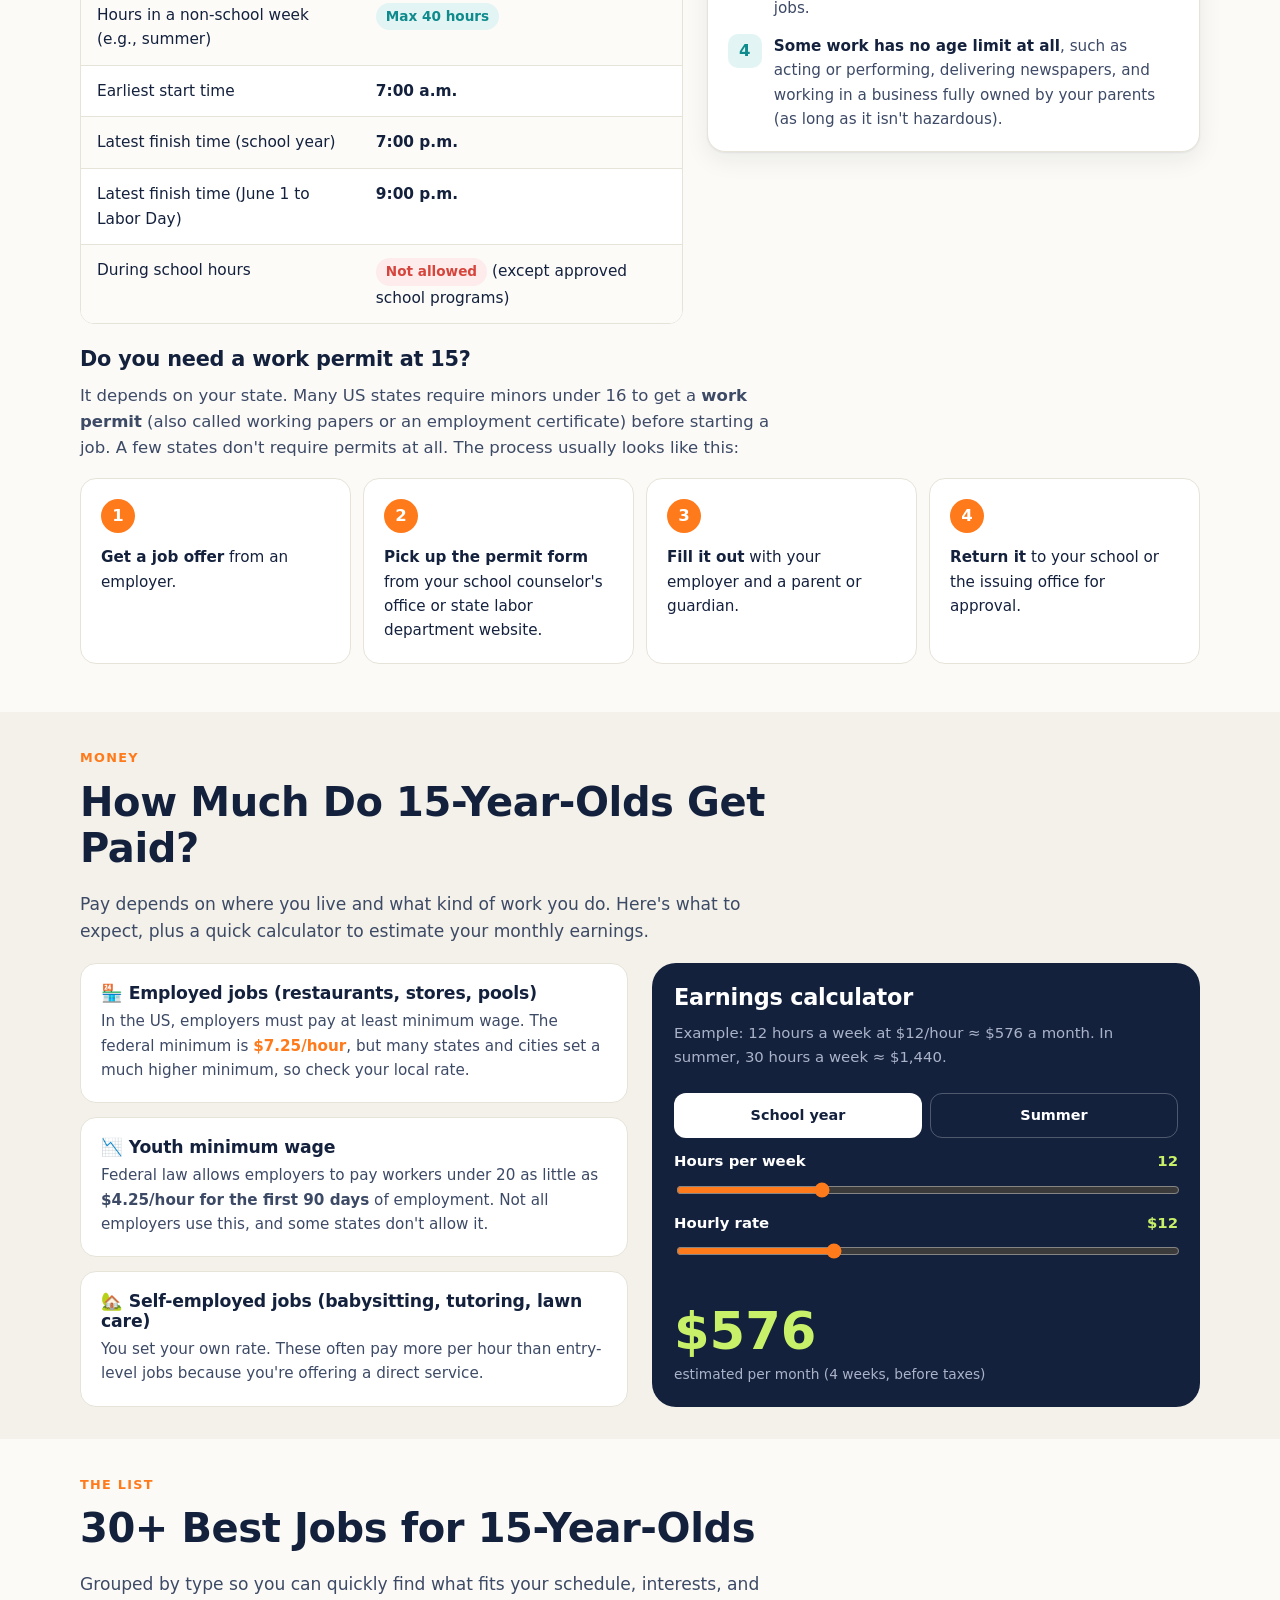
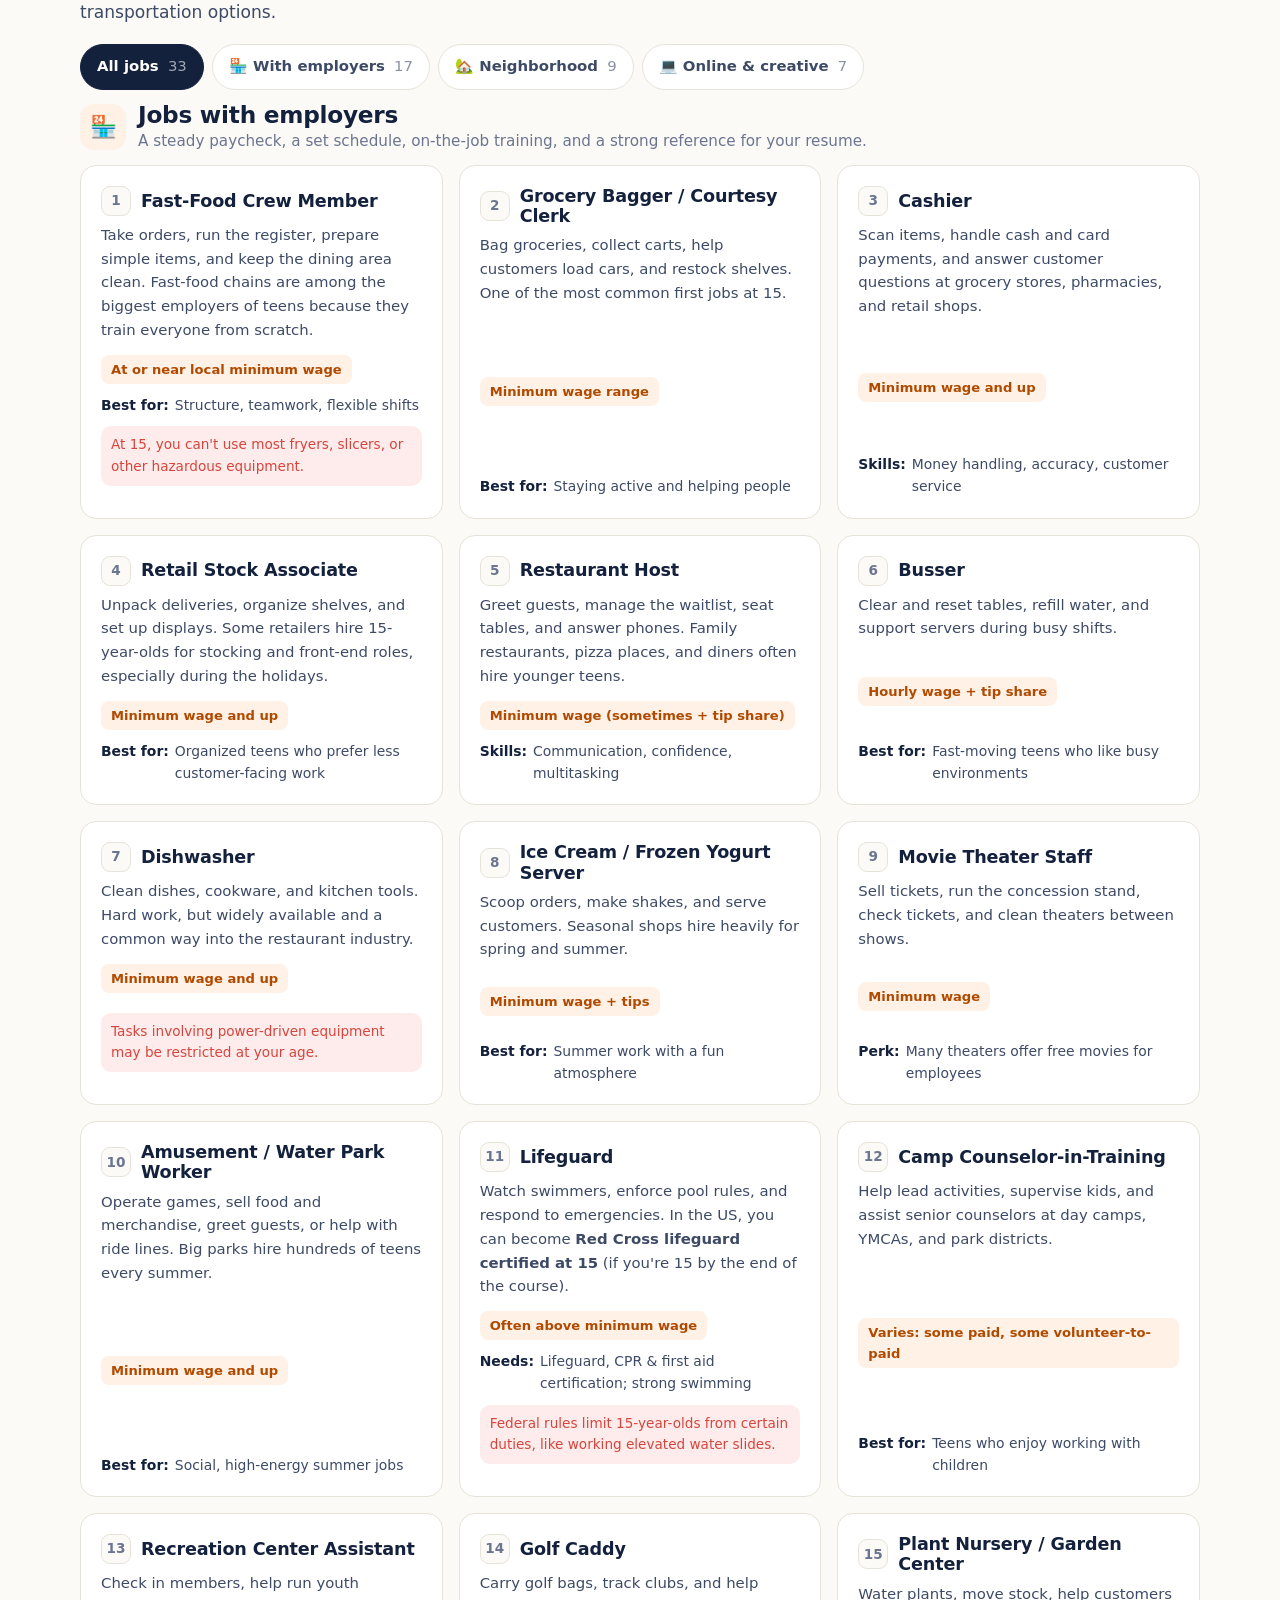
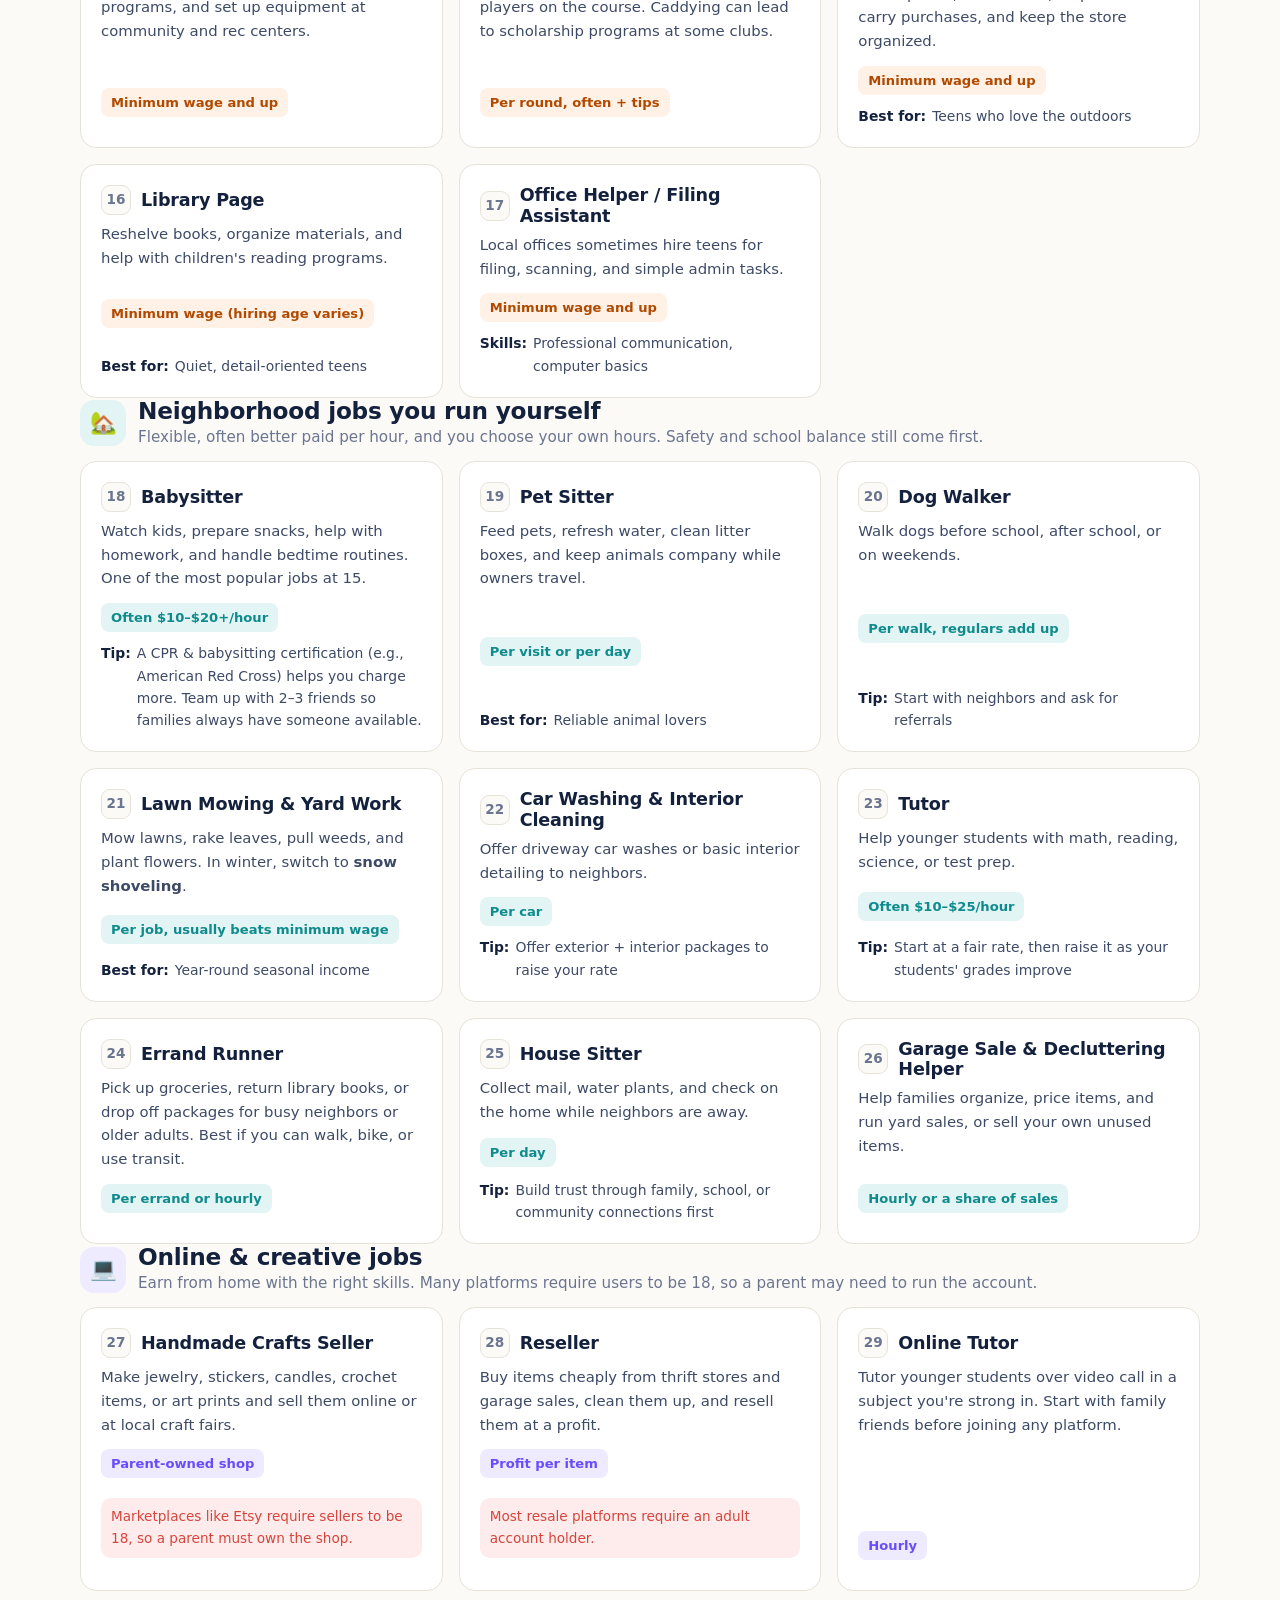
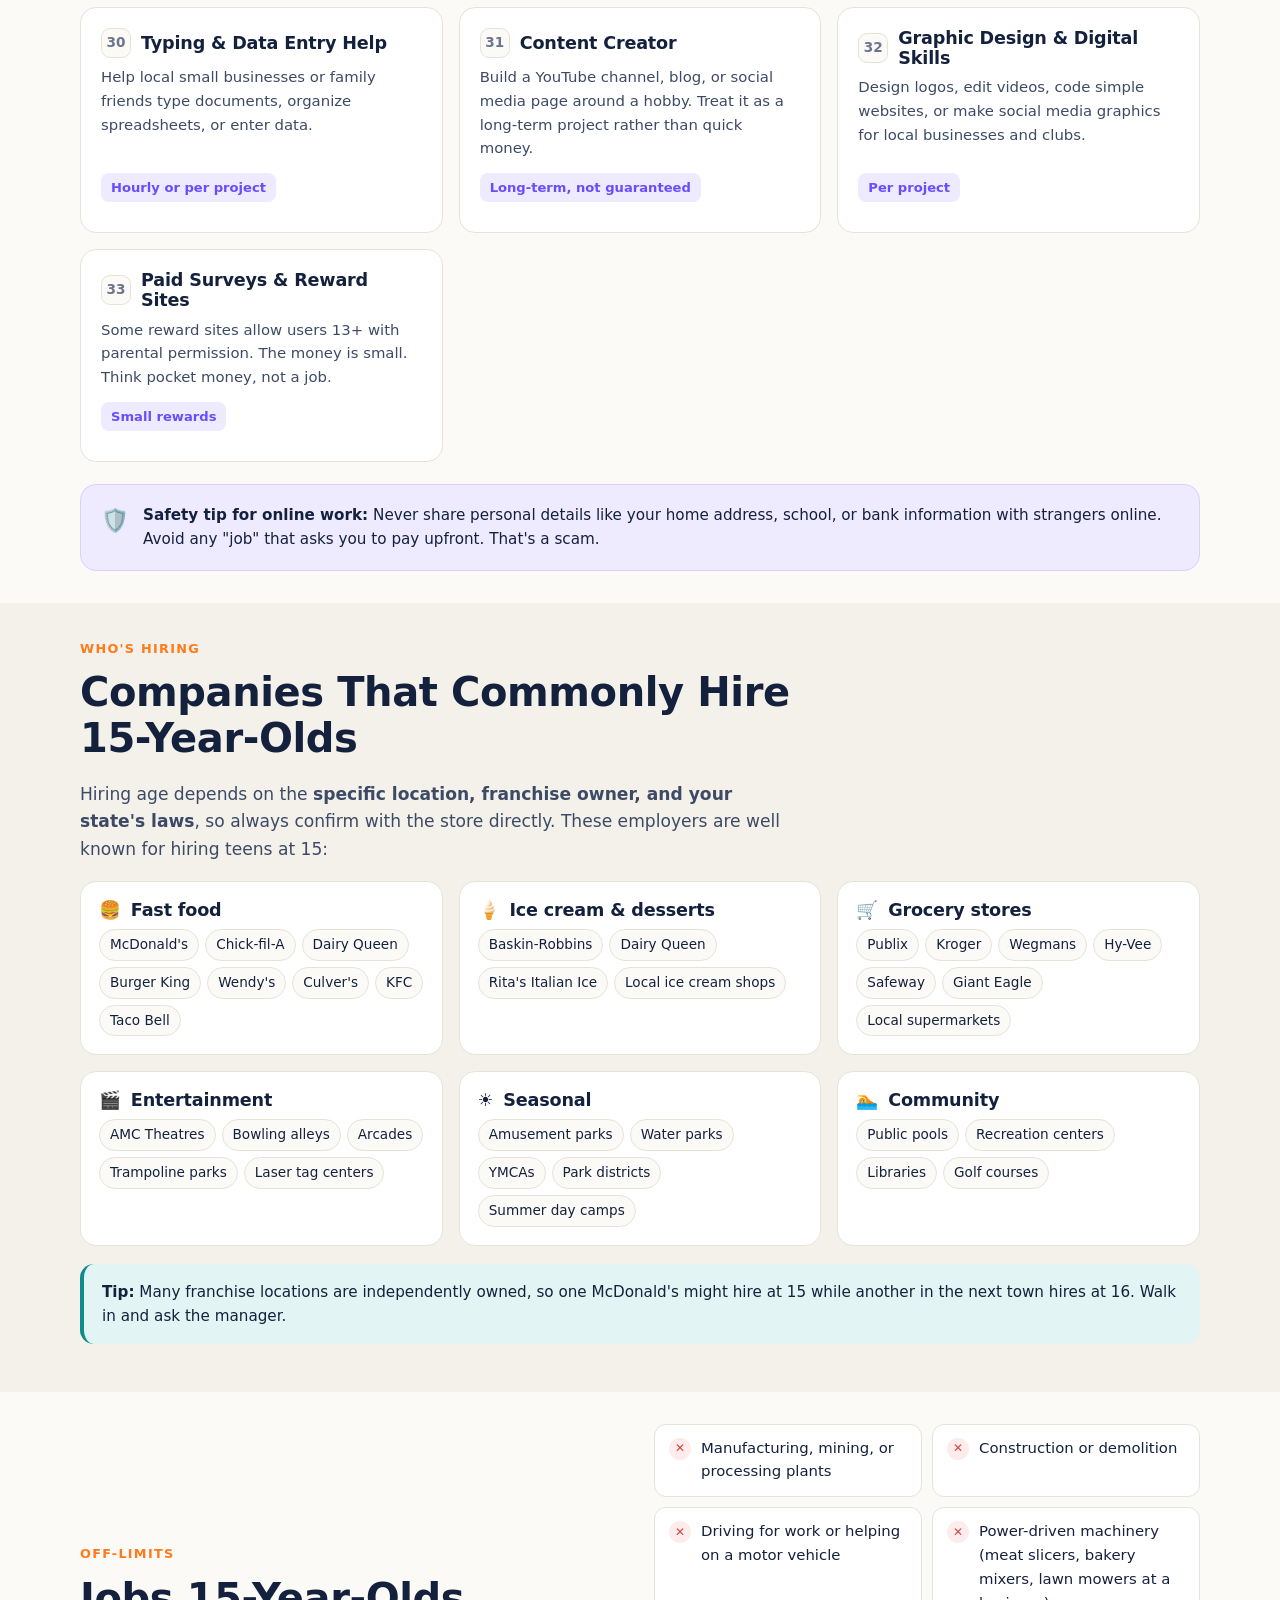
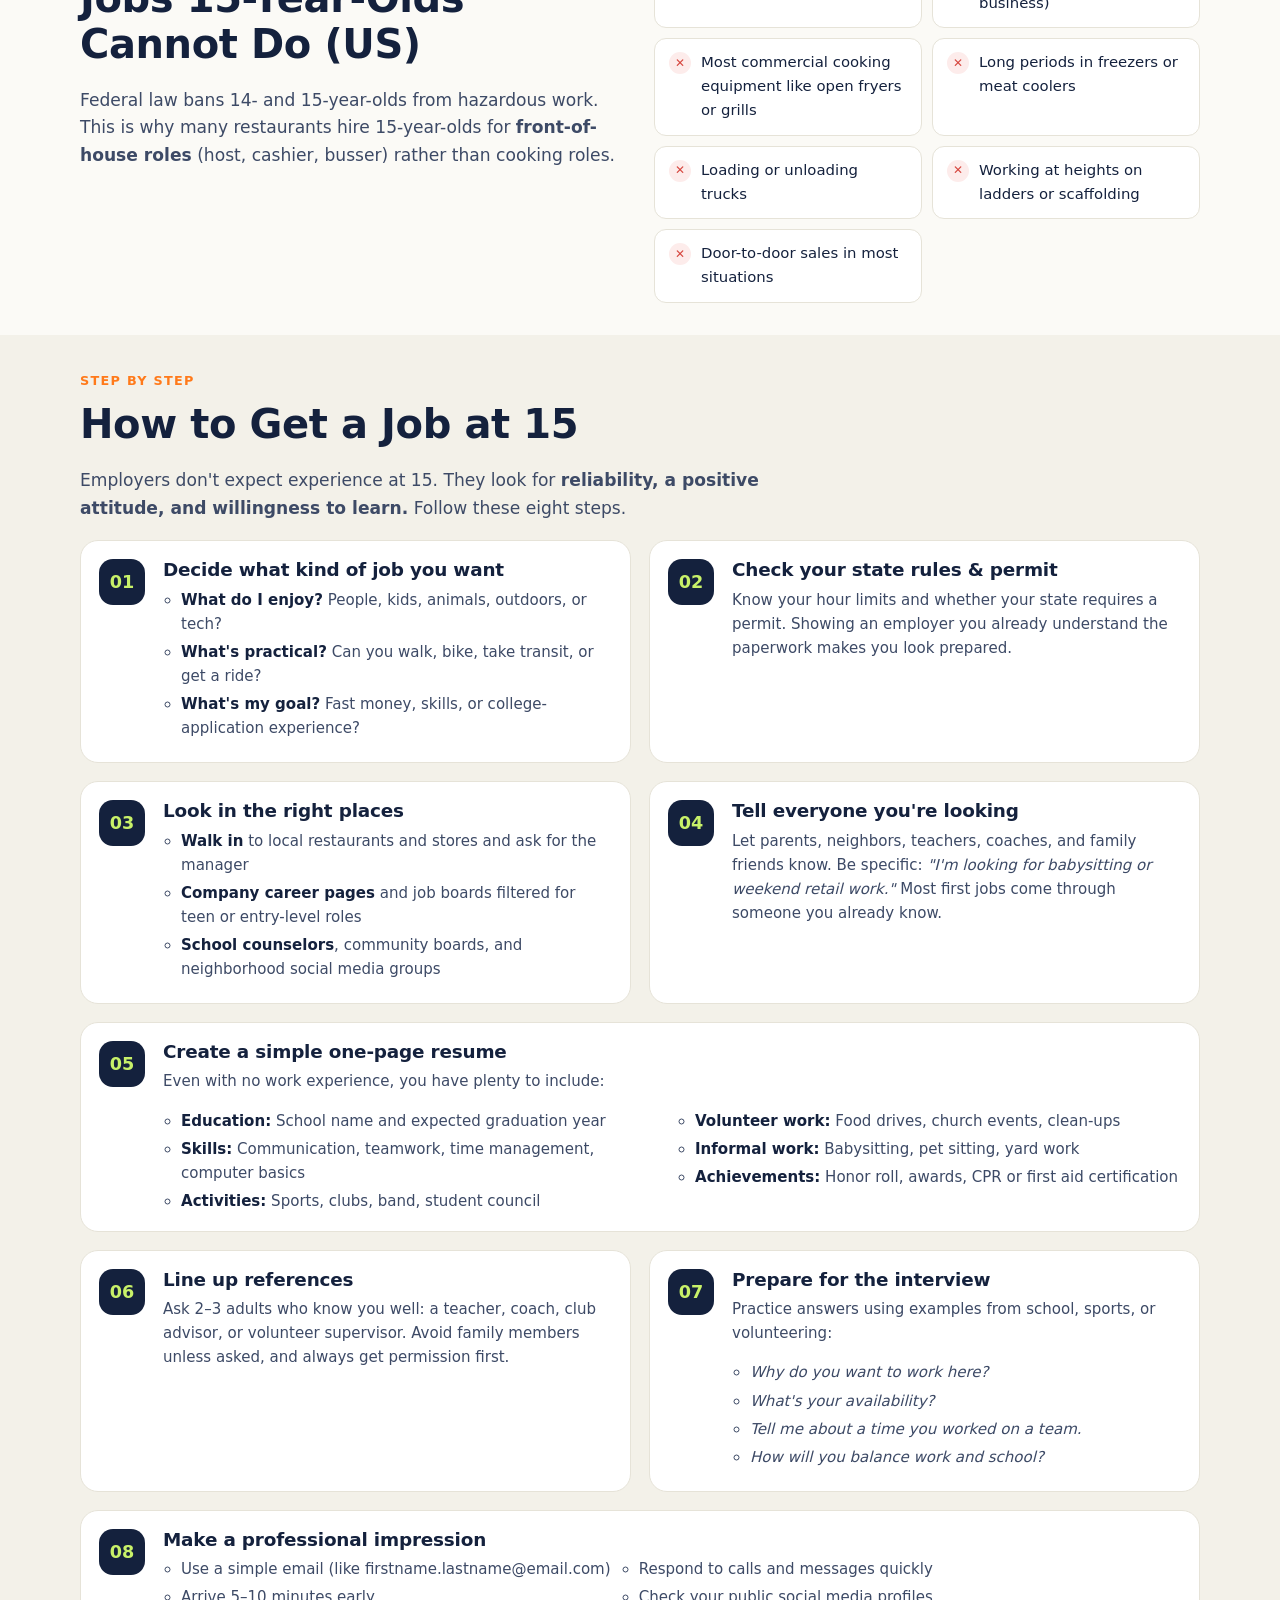
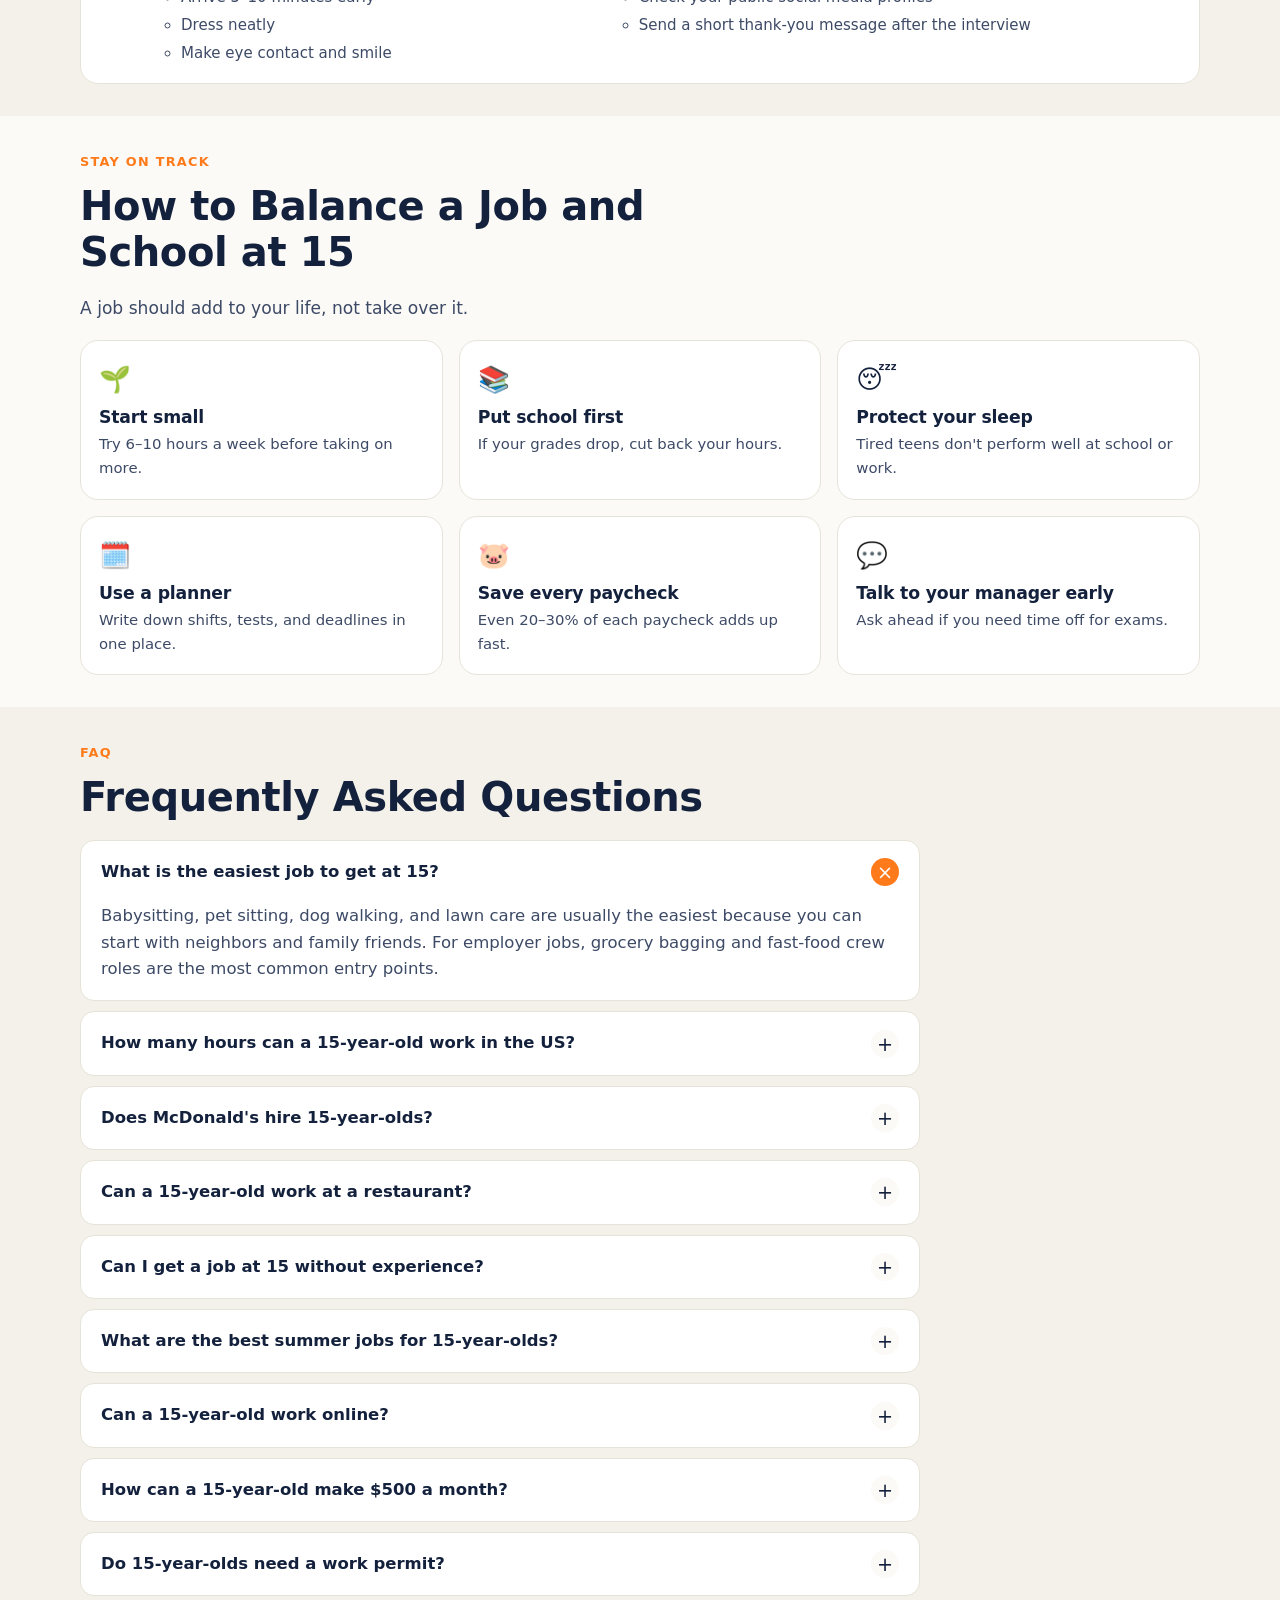
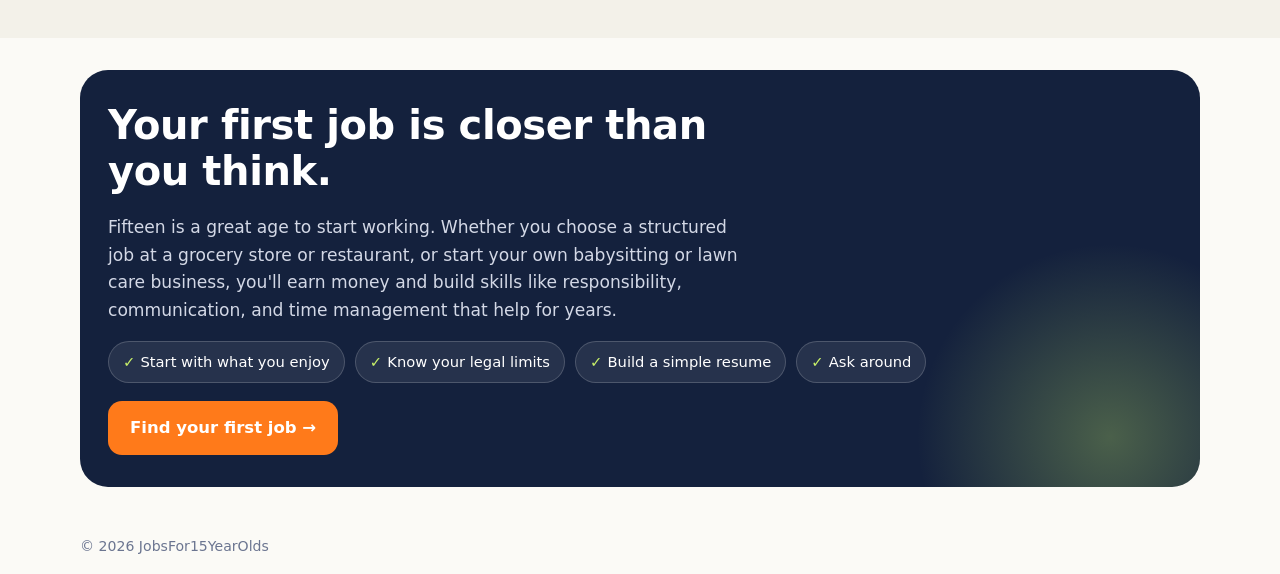
==== commit 788366a1: "Add community join popup on page load Shows 2.5s after arrival, once every 3 days per visitor. Asks " ====
--- a/index.html
+++ b/index.html
@@ -303,6 +303,29 @@
 .back-top{position:fixed;right:18px;bottom:18px;width:46px;height:46px;border-radius:50%;background:var(--accent);color:#fff;display:grid;place-items:center;text-decoration:none;font-size:1.2rem;box-shadow:var(--shadow);opacity:0;pointer-events:none;transition:opacity .2s}
 .back-top.show{opacity:1;pointer-events:auto}
 
+/* Community popup */
+.join{border:0;padding:0;border-radius:24px;max-width:440px;width:calc(100% - 32px);background:var(--surface);color:var(--ink);box-shadow:0 30px 80px rgba(20,33,61,.35)}
+.join::backdrop{background:rgba(20,33,61,.55)}
+.join[open]{animation:pop .25s ease-out}
+@keyframes pop{from{opacity:0;transform:translateY(12px) scale(.97)}to{opacity:1;transform:none}}
+.join-head{background:var(--ink);color:#fff;padding:24px 24px 20px;position:relative}
+.join-head .tag{display:inline-block;background:var(--lime);color:var(--ink);font-weight:700;font-size:.75rem;letter-spacing:.06em;text-transform:uppercase;padding:4px 10px;border-radius:8px;margin-bottom:10px}
+.join-head h2{color:#fff;font-size:1.45rem;margin:0}
+.join-close{position:absolute;top:12px;right:12px;width:34px;height:34px;border-radius:50%;border:0;background:rgba(255,255,255,.12);color:#fff;font-size:1.2rem;cursor:pointer}
+.join-close:hover{background:rgba(255,255,255,.25)}
+.join-body{padding:20px 24px 24px}
+.join-body p{color:var(--ink-soft);font-size:.97rem;margin-bottom:12px}
+.join-steps{list-style:none;padding:0;margin:0 0 14px;display:grid;gap:8px}
+.join-steps li{display:flex;gap:10px;align-items:center;font-size:.93rem}
+.join-steps span{flex:none;display:grid;place-items:center;width:26px;height:26px;border-radius:50%;background:var(--accent-soft);color:#b04a00;font-weight:700;font-size:.8rem}
+.join-email{display:flex;align-items:center;gap:8px;background:var(--bg);border:1px dashed var(--line);border-radius:12px;padding:10px 12px;margin-bottom:14px;font-weight:600;font-size:.93rem;overflow-wrap:anywhere}
+.join-email button{margin-left:auto;flex:none;border:1px solid var(--line);background:var(--surface);border-radius:8px;padding:5px 10px;font:inherit;font-size:.8rem;font-weight:600;cursor:pointer;color:var(--ink)}
+.join-actions{display:flex;gap:8px;flex-wrap:wrap}
+.join-actions .btn{flex:1;justify-content:center;padding:12px 16px;white-space:nowrap}
+.btn-plain{background:var(--bg);color:var(--ink-soft);border:1px solid var(--line);font:inherit;font-weight:600;cursor:pointer}
+.join-body .join-note{font-size:.8rem;color:var(--muted);margin:12px 0 0}
+@media (max-width:480px){.join-head{padding:20px 18px 16px}.join-head h2{font-size:1.25rem;padding-right:28px}.join-body{padding:16px 18px 18px}.join-email{font-size:.85rem;overflow-wrap:normal}.join-actions{flex-direction:column}}
+
 @media (prefers-reduced-motion:reduce){*{transition:none!important;scroll-behavior:auto!important}}
 </style>
 </head>
@@ -864,6 +887,28 @@
 
 <a href="#main" class="back-top" id="back-top" aria-label="Back to top">↑</a>
 
+<dialog class="join" id="join" aria-labelledby="join-title">
+  <div class="join-head">
+    <span class="tag">Join free</span>
+    <h2 id="join-title">We have a large community of job posts for you!</h2>
+    <button type="button" class="join-close" data-close aria-label="Close">×</button>
+  </div>
+  <div class="join-body">
+    <p>Get new jobs for 15-year-olds shared with you first. Joining is easy:</p>
+    <ol class="join-steps">
+      <li><span>1</span>Send your WhatsApp number or social profile URL</li>
+      <li><span>2</span>Email it to us at the address below</li>
+      <li><span>3</span>We'll add you to our community</li>
+    </ol>
+    <div class="join-email"><span aria-hidden="true">✉️</span><span id="join-addr">jobsfor15yearsold@gmail.com</span><button type="button" id="join-copy">Copy</button></div>
+    <div class="join-actions">
+      <a class="btn btn-primary" href="mailto:jobsfor15yearsold@gmail.com?subject=Add%20me%20to%20the%20job%20community&amp;body=Hi!%20Please%20add%20me%20to%20your%20job%20community.%0A%0AMy%20WhatsApp%20or%20social%20URL%3A%20" data-close>Email us now</a>
+      <button type="button" class="btn btn-plain" data-close>Maybe later</button>
+    </div>
+    <p class="join-note">Under 18? Ask a parent or guardian before sharing your contact details.</p>
+  </div>
+</dialog>
+
 <script>
 (function(){
   // Mobile menu
@@ -914,6 +959,18 @@
   var bt=document.getElementById('back-top');
   window.addEventListener('scroll',function(){bt.classList.toggle('show',window.scrollY>900)},{passive:true});
   document.getElementById('yr').textContent=new Date().getFullYear();
+  // Community popup: shows once per visitor every 3 days
+  var join=document.getElementById('join'),KEY='join-popup-seen';
+  function seen(){try{var t=+localStorage.getItem(KEY);return t&&Date.now()-t<3*864e5}catch(e){return false}}
+  function closeJoin(){join.close();try{localStorage.setItem(KEY,Date.now())}catch(e){}}
+  if(join.showModal&&!seen()){setTimeout(function(){if(!join.open)join.showModal()},2500)}
+  join.querySelectorAll('[data-close]').forEach(function(el){el.addEventListener('click',closeJoin)});
+  join.addEventListener('cancel',function(e){e.preventDefault();closeJoin()});
+  join.addEventListener('click',function(e){if(e.target===join)closeJoin()});
+  document.getElementById('join-copy').addEventListener('click',function(){
+    var b=this,a=document.getElementById('join-addr').textContent;
+    (navigator.clipboard?navigator.clipboard.writeText(a):Promise.reject()).then(function(){b.textContent='Copied!'},function(){b.textContent='Select & copy'});
+  });
 })();
 </script>
 </body>
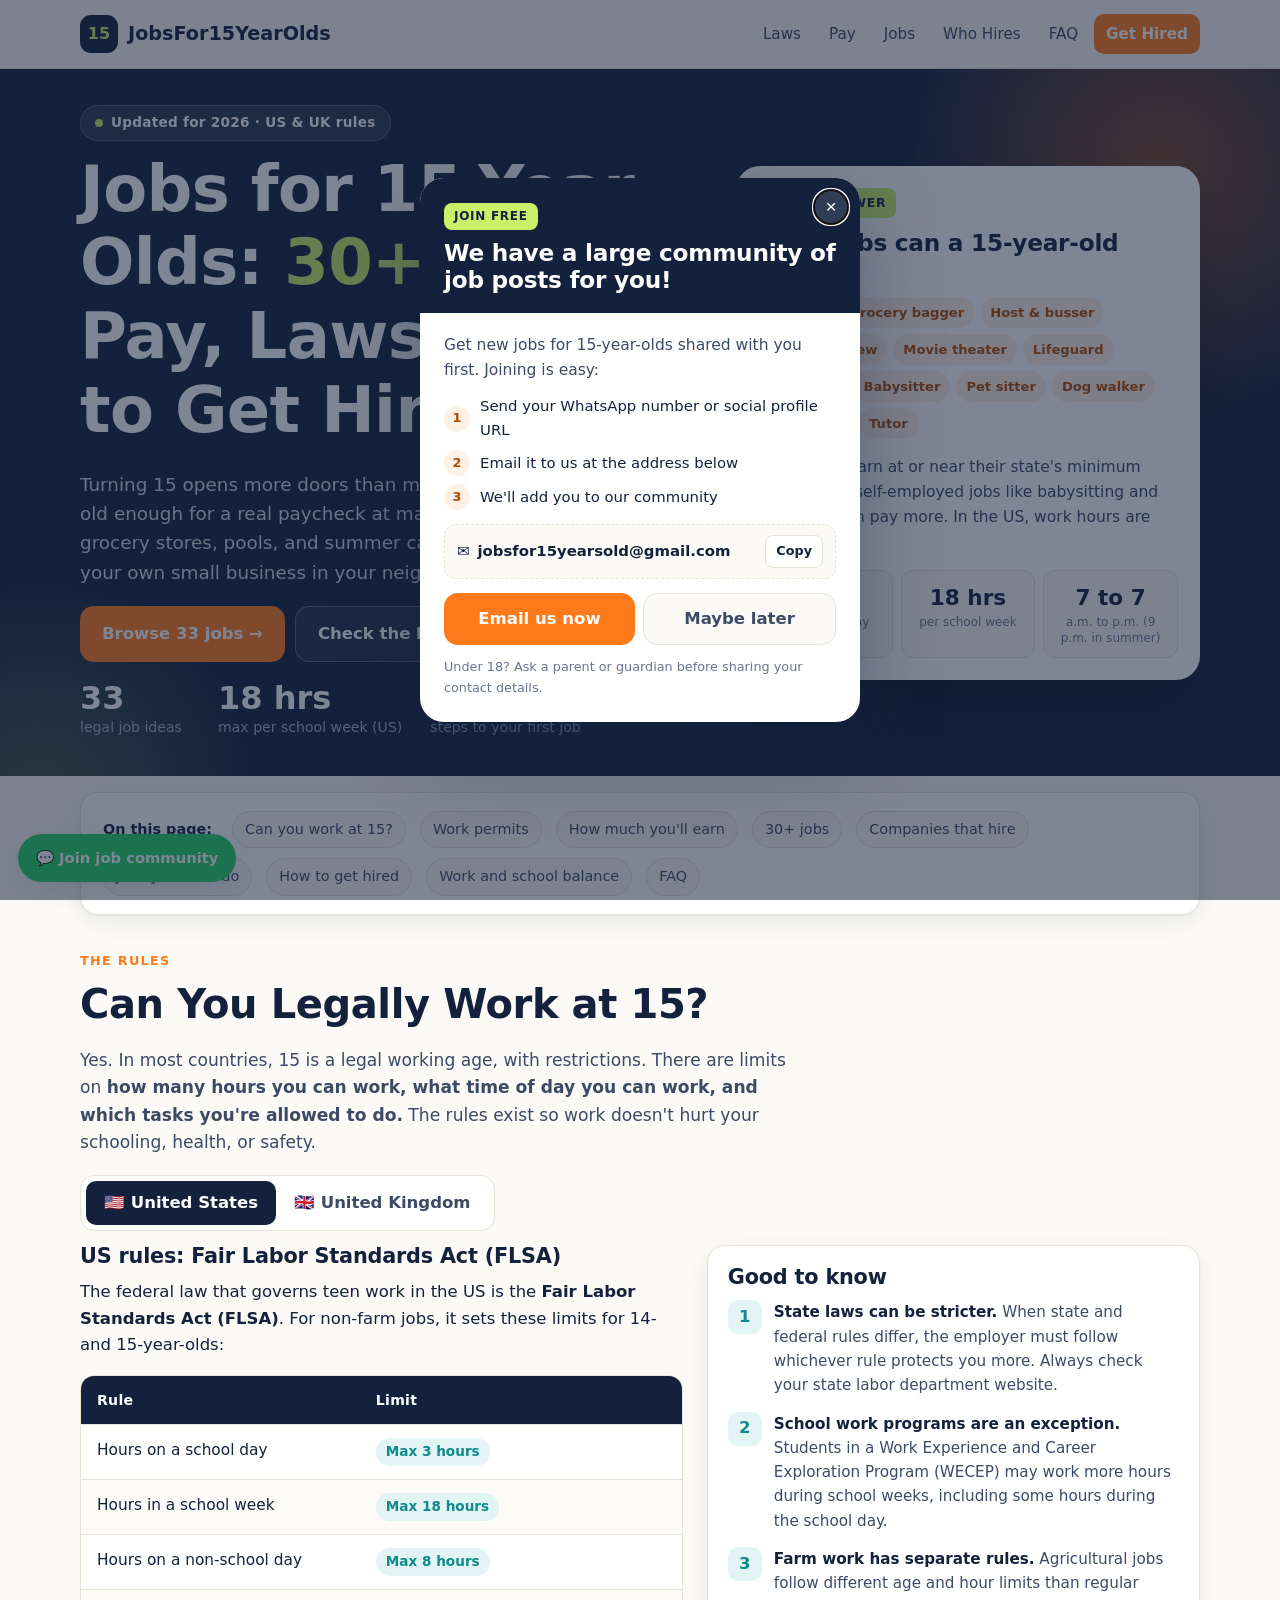
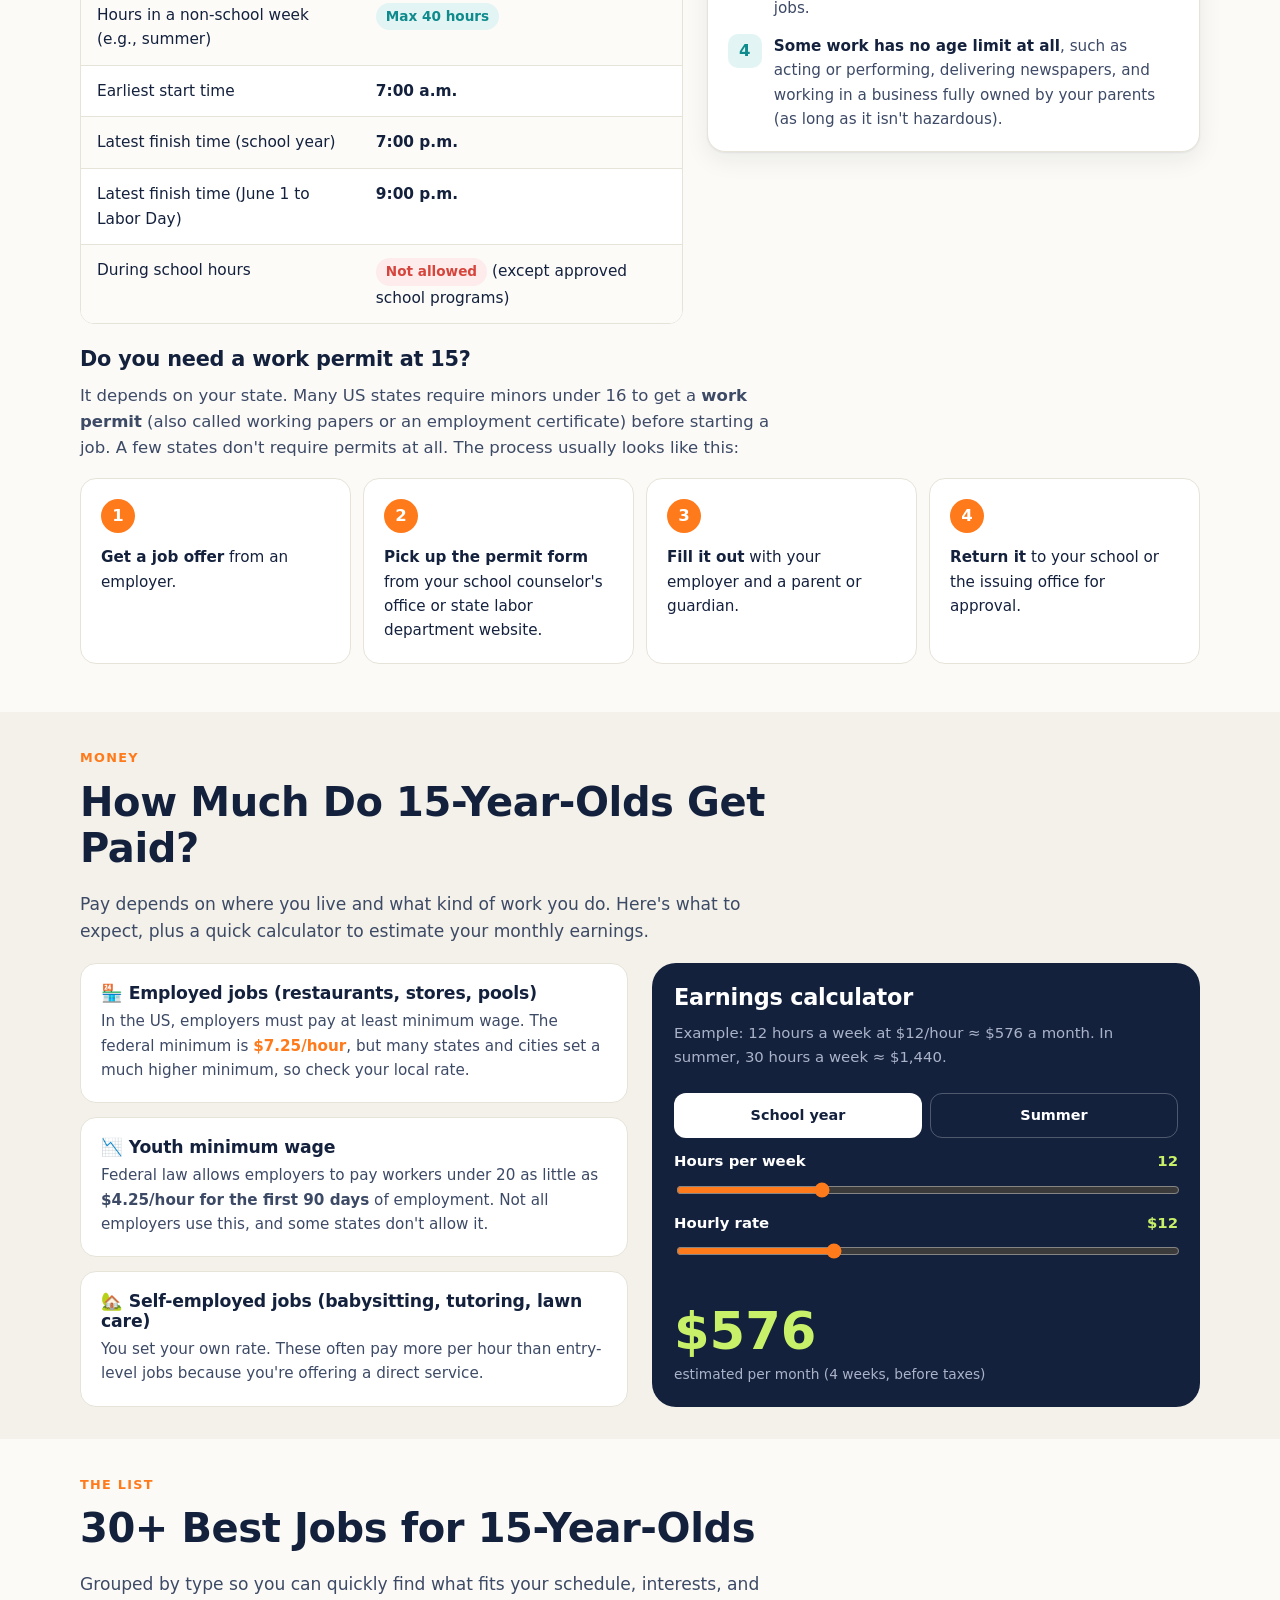
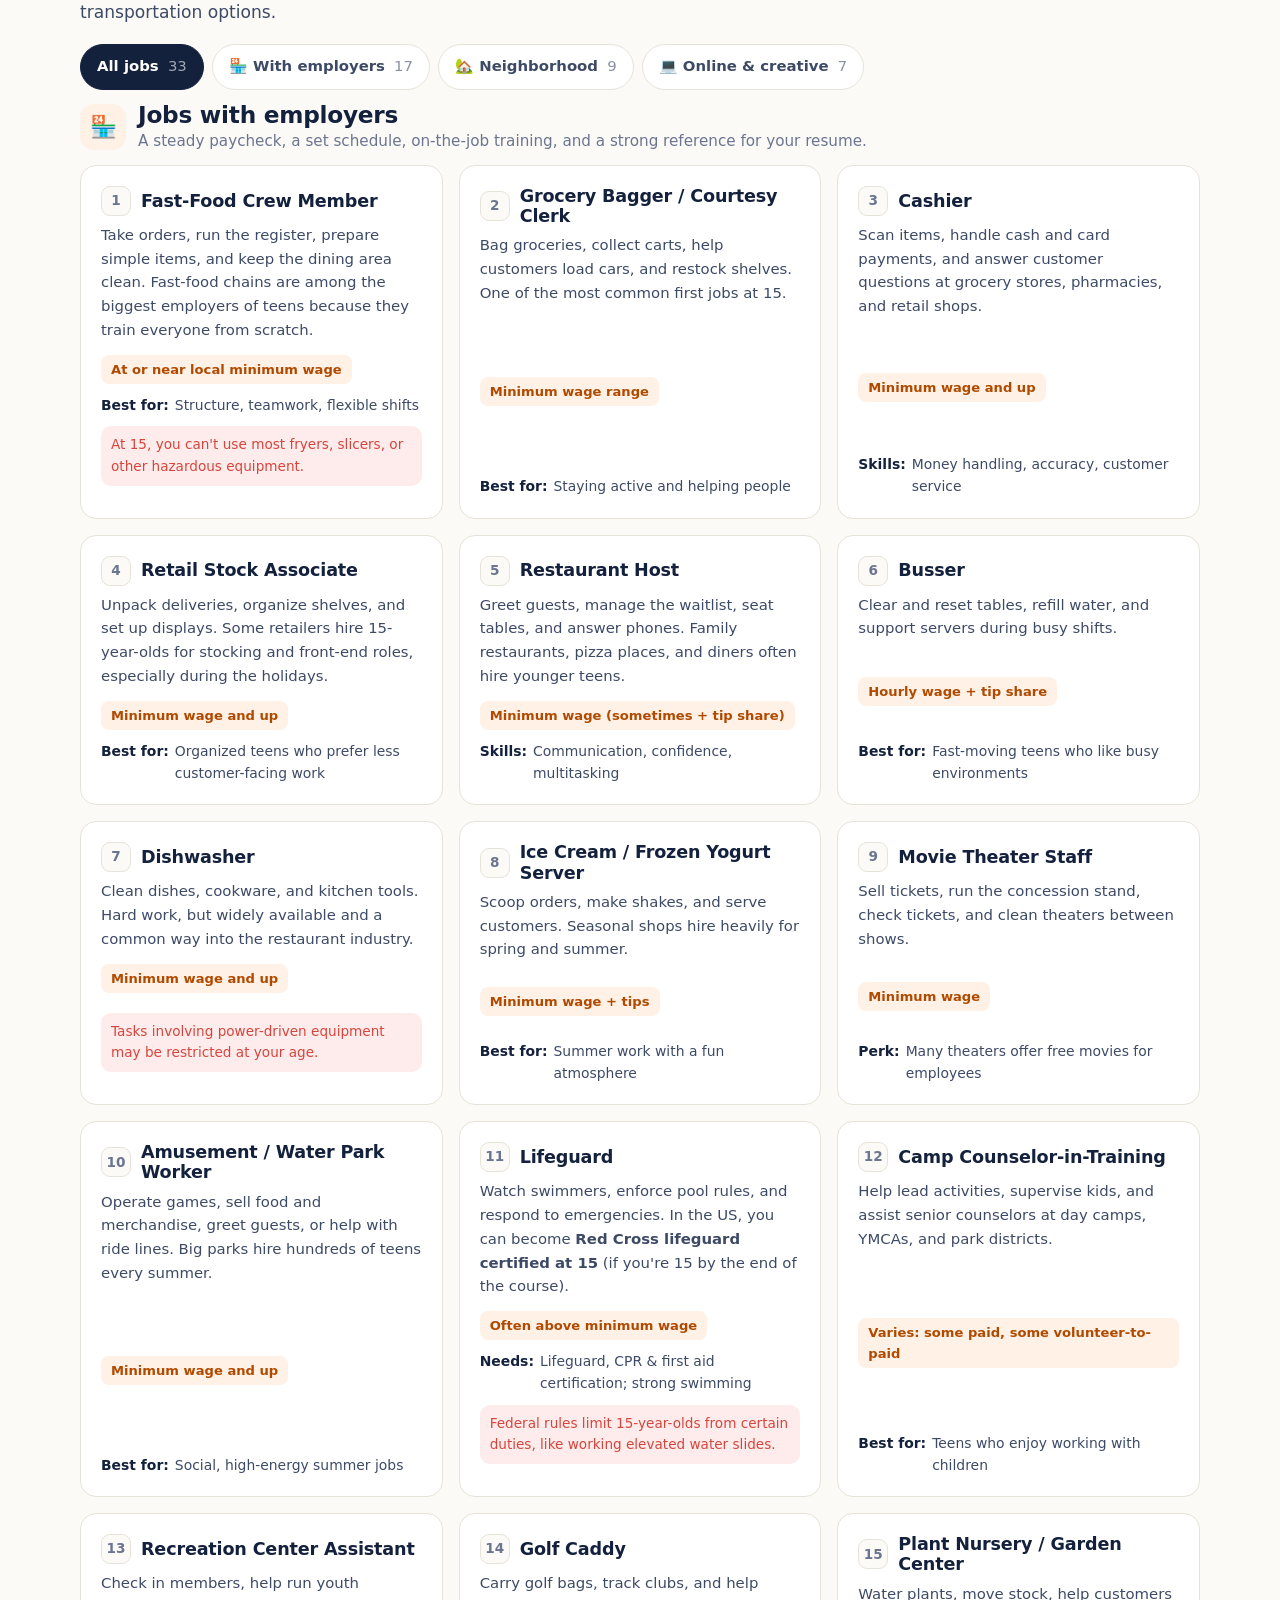
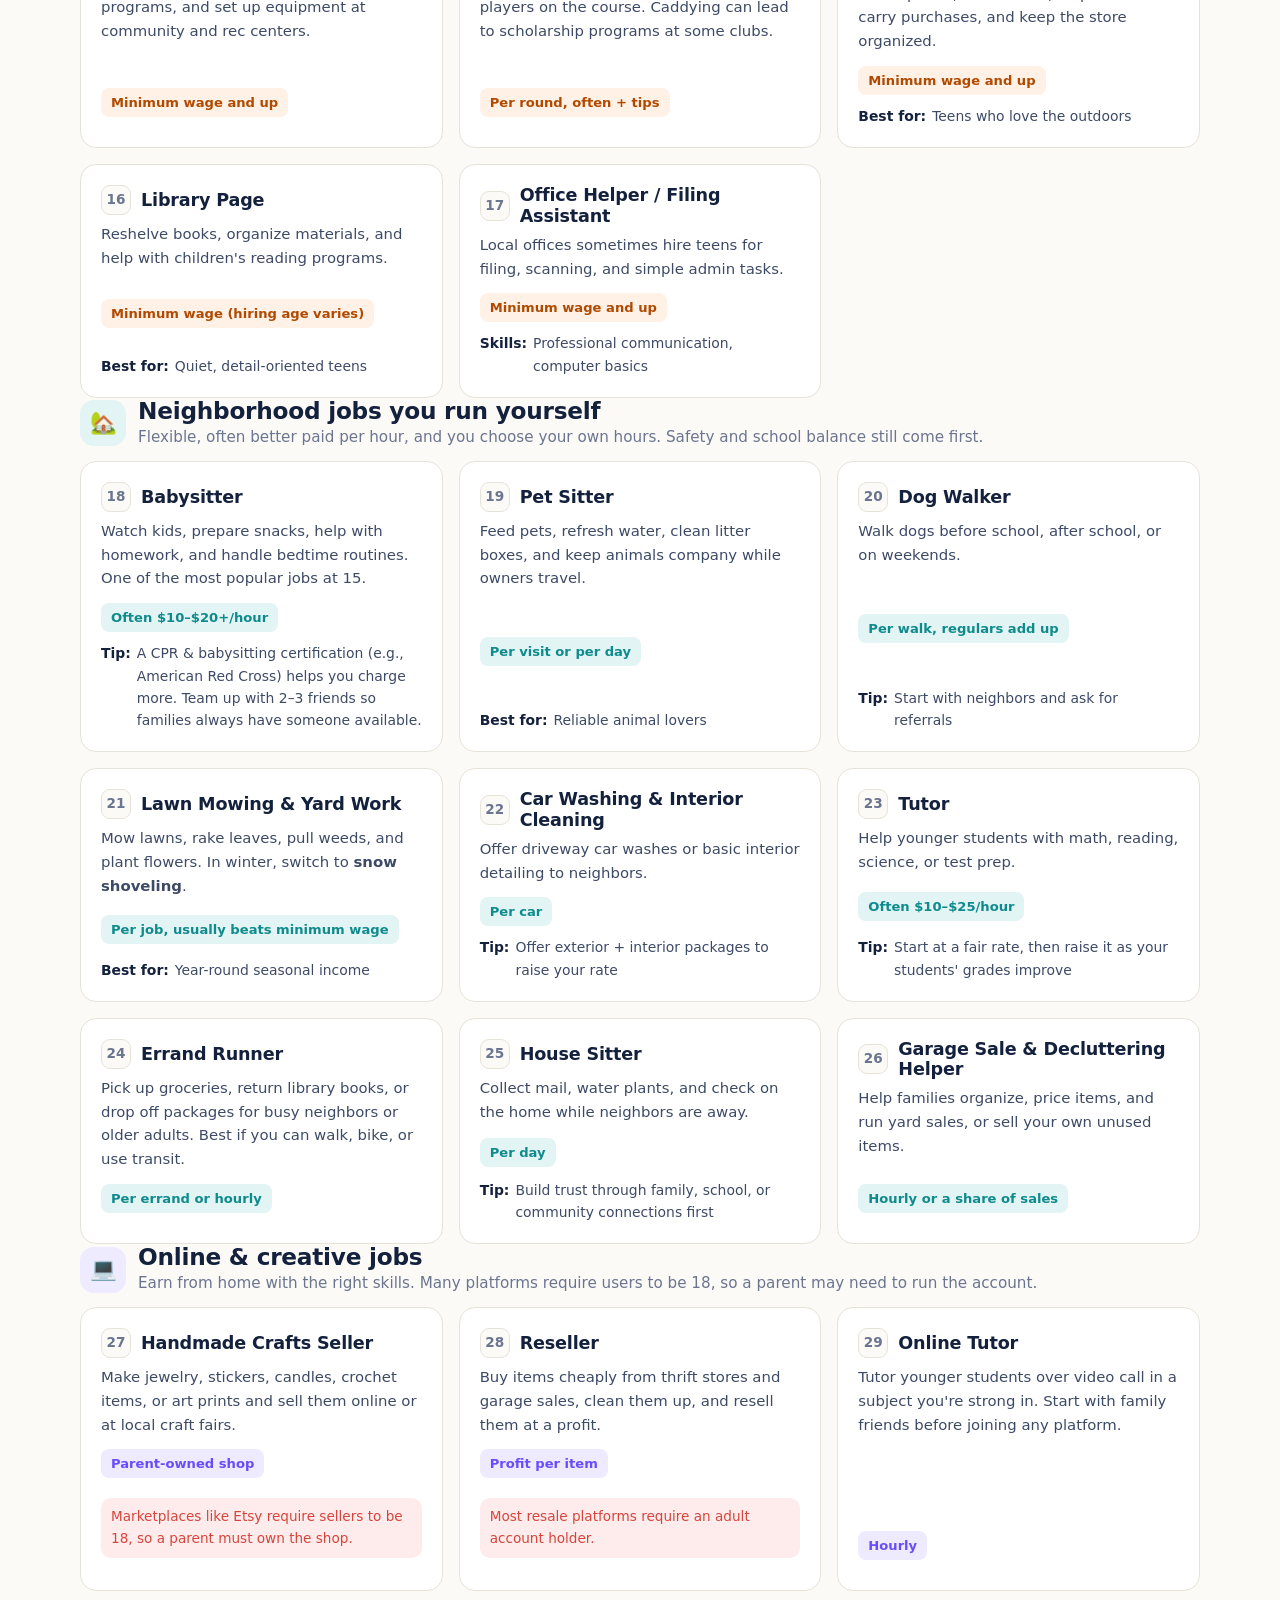
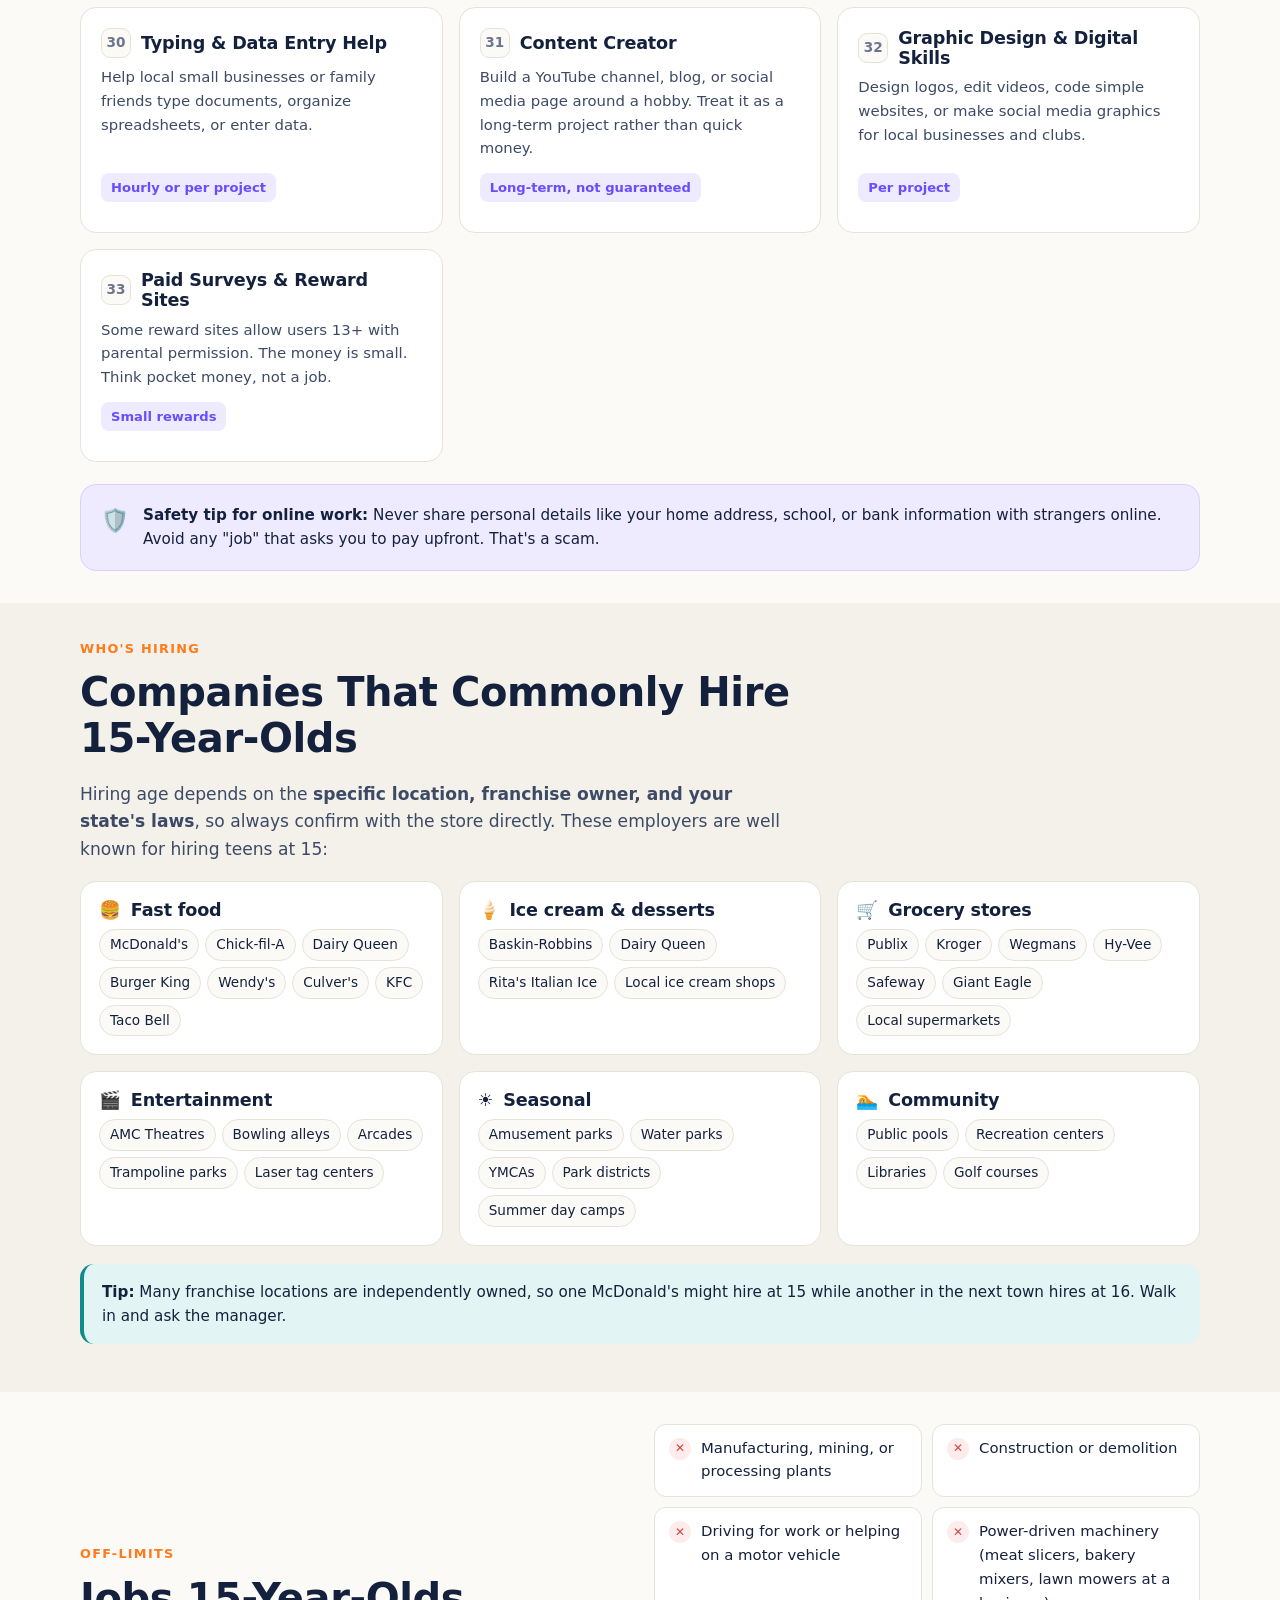
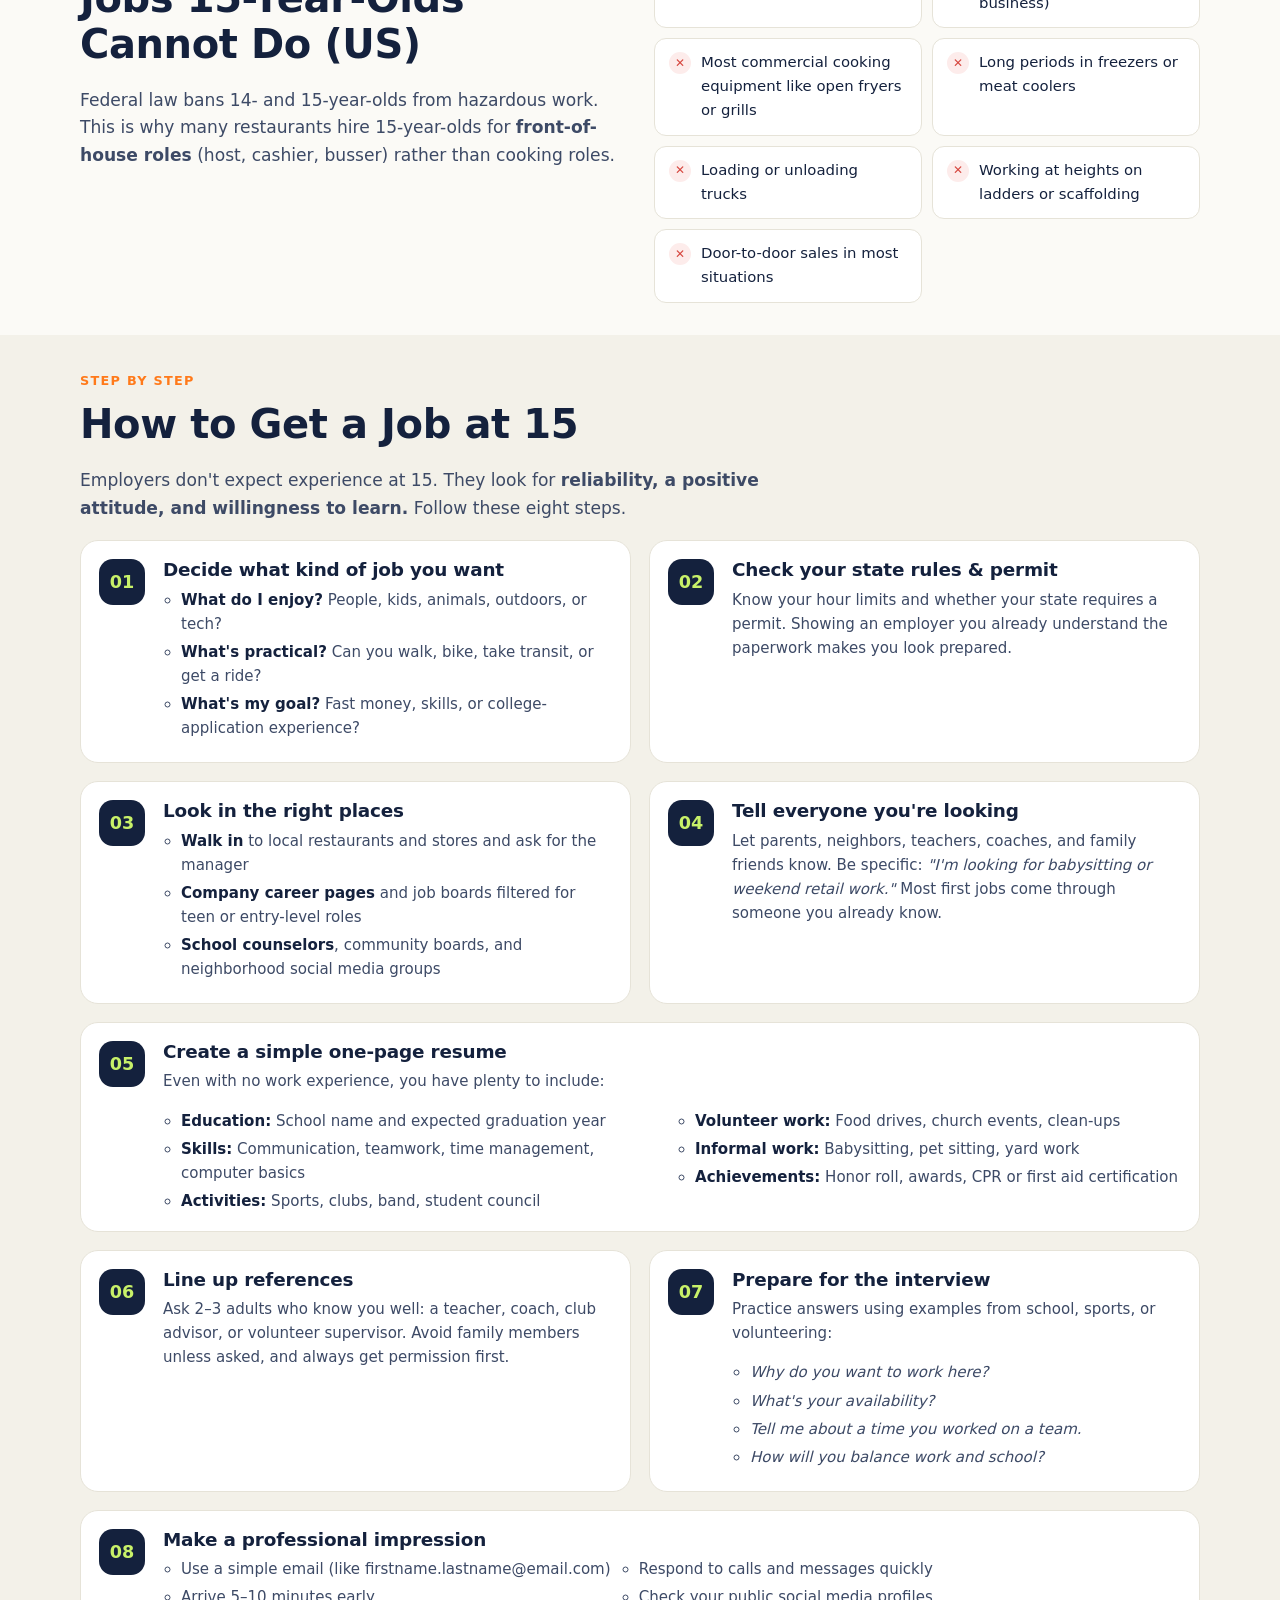
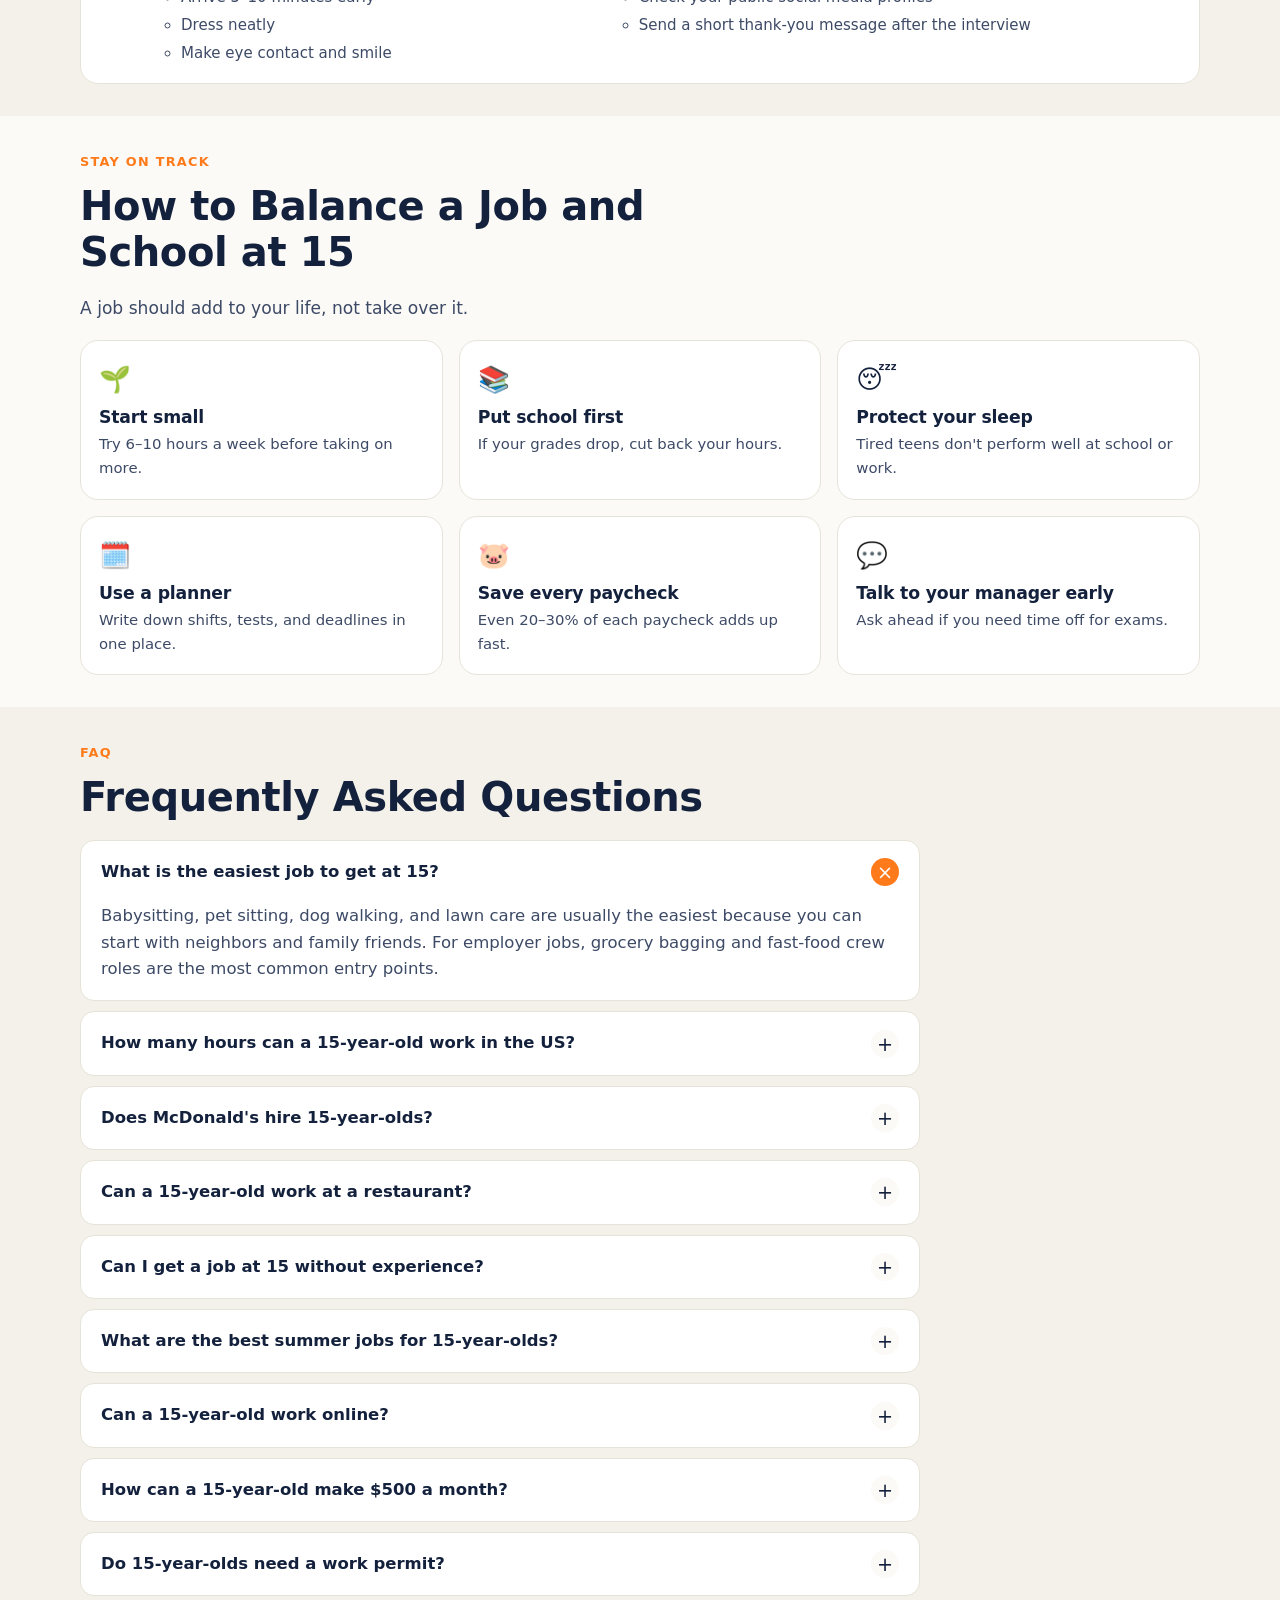
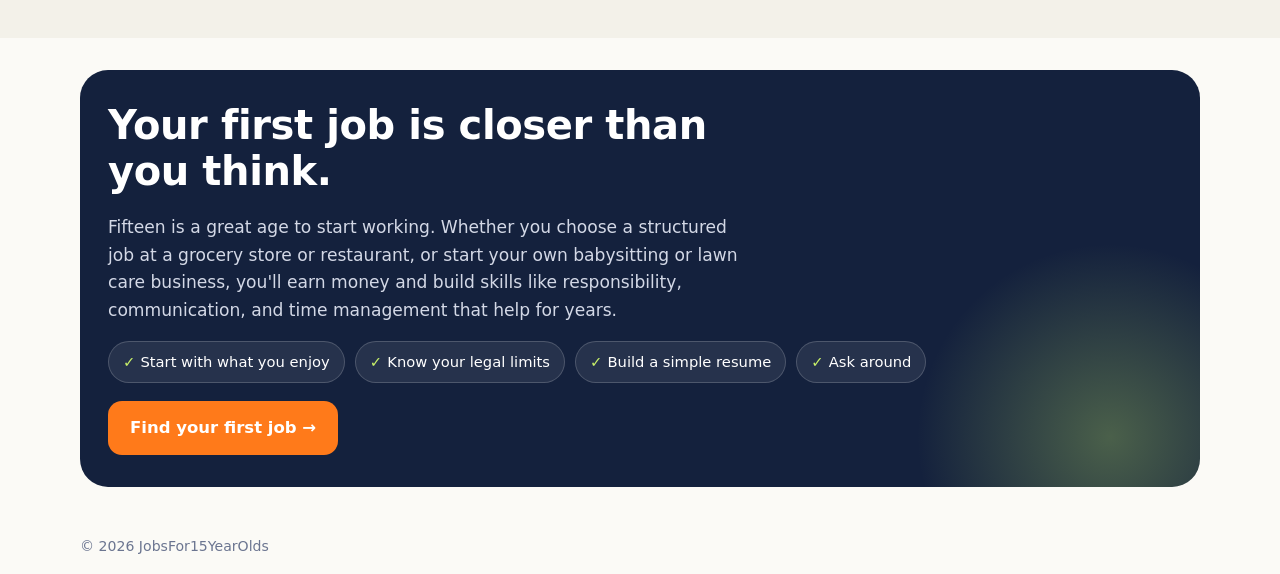
==== commit e5401fda: "Fix popup: show on every visit, support older browsers, add reopen button Co-Authored-By: Claude Opu" ====
--- a/index.html
+++ b/index.html
@@ -323,6 +323,10 @@
 .join-actions{display:flex;gap:8px;flex-wrap:wrap}
 .join-actions .btn{flex:1;justify-content:center;padding:12px 16px;white-space:nowrap}
 .btn-plain{background:var(--bg);color:var(--ink-soft);border:1px solid var(--line);font:inherit;font-weight:600;cursor:pointer}
+.join.fallback{position:fixed;top:50%;left:50%;transform:translate(-50%,-50%);z-index:1000;display:block;max-height:calc(100% - 32px);overflow:auto}
+body.join-lock::after{content:"";position:fixed;inset:0;background:rgba(20,33,61,.55);z-index:999}
+.join-fab{position:fixed;left:18px;bottom:18px;z-index:40;border:0;border-radius:999px;background:#25d366;color:#fff;font:inherit;font-weight:700;font-size:.92rem;padding:12px 18px;box-shadow:var(--shadow);cursor:pointer}
+.join-fab:hover{background:#1fb858}
 .join-body .join-note{font-size:.8rem;color:var(--muted);margin:12px 0 0}
 @media (max-width:480px){.join-head{padding:20px 18px 16px}.join-head h2{font-size:1.25rem;padding-right:28px}.join-body{padding:16px 18px 18px}.join-email{font-size:.85rem;overflow-wrap:normal}.join-actions{flex-direction:column}}
 
@@ -887,6 +891,8 @@
 
 <a href="#main" class="back-top" id="back-top" aria-label="Back to top">↑</a>
 
+<button type="button" class="join-fab" id="join-fab">💬 Join job community</button>
+
 <dialog class="join" id="join" aria-labelledby="join-title">
   <div class="join-head">
     <span class="tag">Join free</span>
@@ -959,14 +965,18 @@
   var bt=document.getElementById('back-top');
   window.addEventListener('scroll',function(){bt.classList.toggle('show',window.scrollY>900)},{passive:true});
   document.getElementById('yr').textContent=new Date().getFullYear();
-  // Community popup: shows once per visitor every 3 days
-  var join=document.getElementById('join'),KEY='join-popup-seen';
-  function seen(){try{var t=+localStorage.getItem(KEY);return t&&Date.now()-t<3*864e5}catch(e){return false}}
-  function closeJoin(){join.close();try{localStorage.setItem(KEY,Date.now())}catch(e){}}
-  if(join.showModal&&!seen()){setTimeout(function(){if(!join.open)join.showModal()},2500)}
+  // Community popup: opens on every new visit (once per browser session)
+  var join=document.getElementById('join'),KEY='join-popup-closed',fab=document.getElementById('join-fab');
+  var native=typeof join.showModal==='function';
+  function openJoin(){if(join.open)return;if(native){join.showModal()}else{join.setAttribute('open','');join.classList.add('fallback');document.body.classList.add('join-lock')}}
+  function closeJoin(){if(native&&join.open){join.close()}else{join.removeAttribute('open');join.classList.remove('fallback');document.body.classList.remove('join-lock')}try{sessionStorage.setItem(KEY,'1')}catch(e){}}
+  var closed=false;try{closed=sessionStorage.getItem(KEY)==='1'}catch(e){}
+  if(!closed){setTimeout(openJoin,2000)}
+  fab.addEventListener('click',openJoin);
   join.querySelectorAll('[data-close]').forEach(function(el){el.addEventListener('click',closeJoin)});
   join.addEventListener('cancel',function(e){e.preventDefault();closeJoin()});
   join.addEventListener('click',function(e){if(e.target===join)closeJoin()});
+  document.addEventListener('keydown',function(e){if(e.key==='Escape'&&join.open)closeJoin()});
   document.getElementById('join-copy').addEventListener('click',function(){
     var b=this,a=document.getElementById('join-addr').textContent;
     (navigator.clipboard?navigator.clipboard.writeText(a):Promise.reject()).then(function(){b.textContent='Copied!'},function(){b.textContent='Select & copy'});
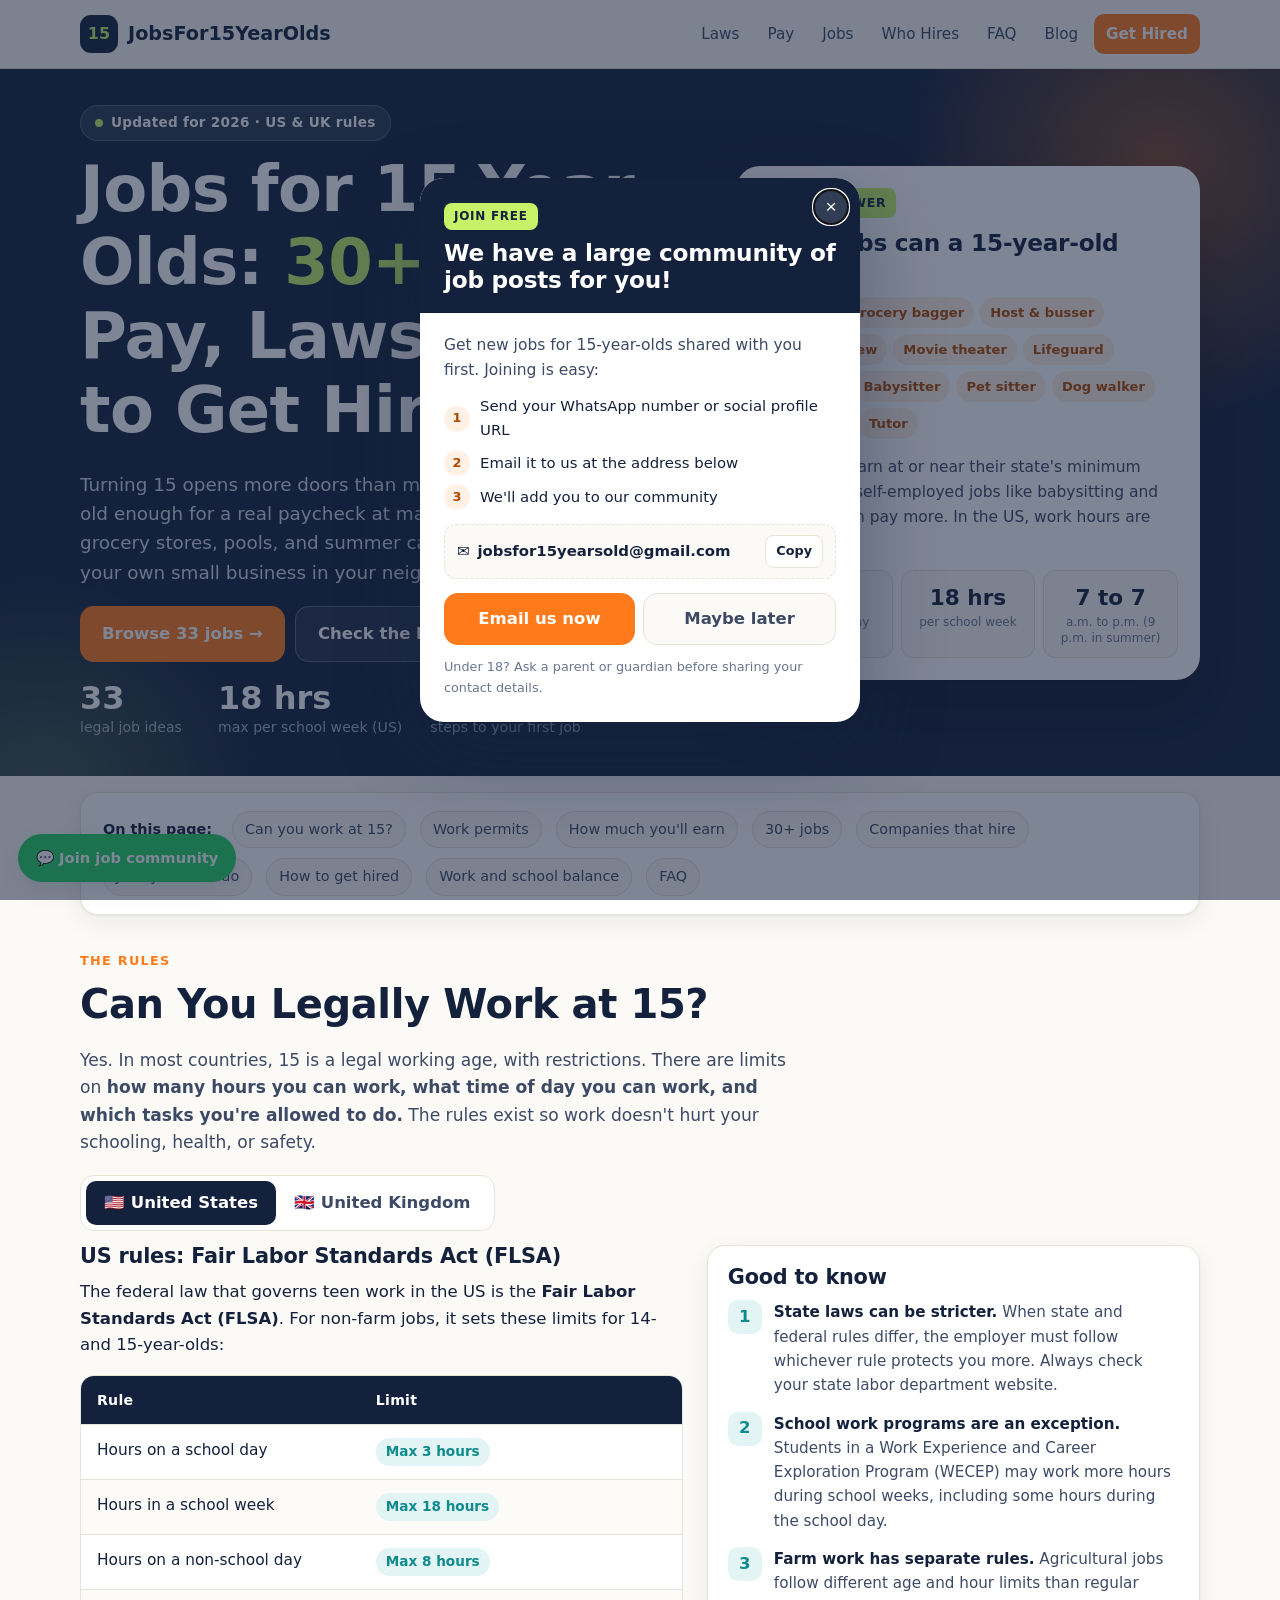
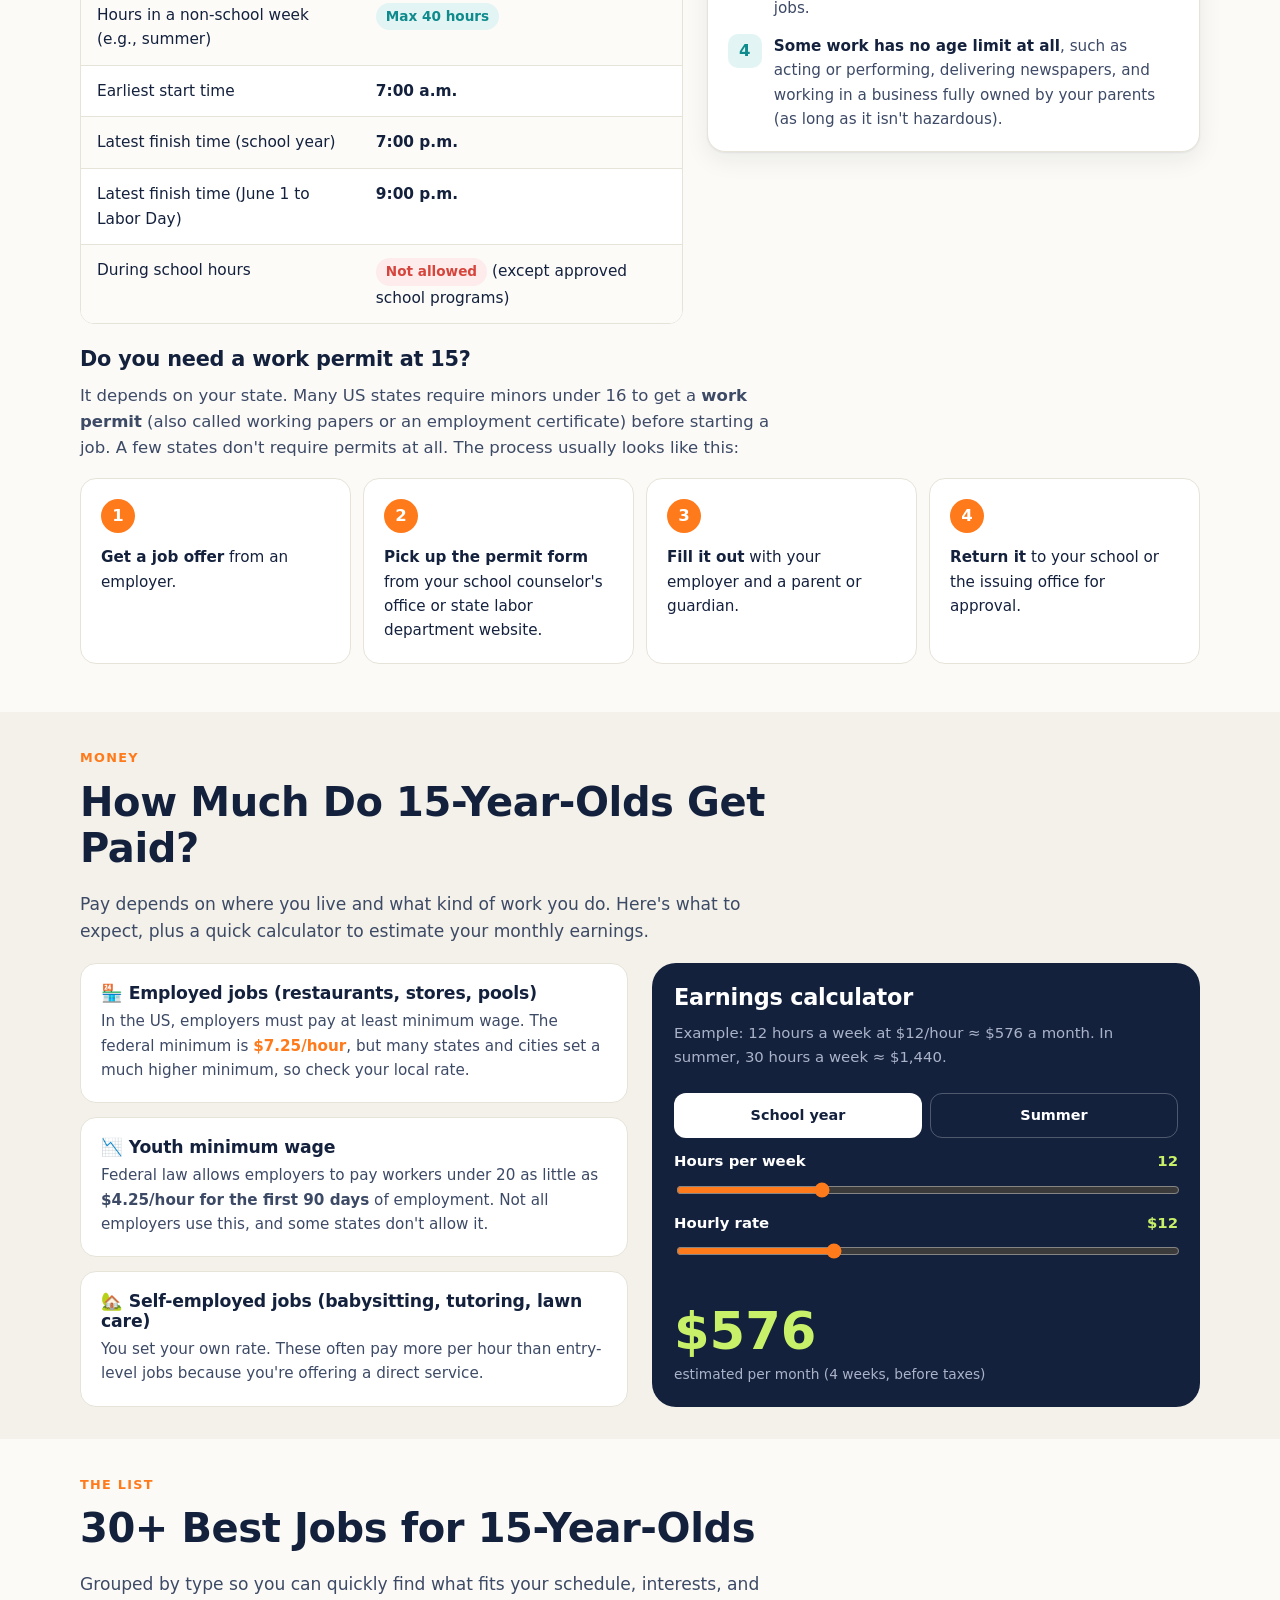
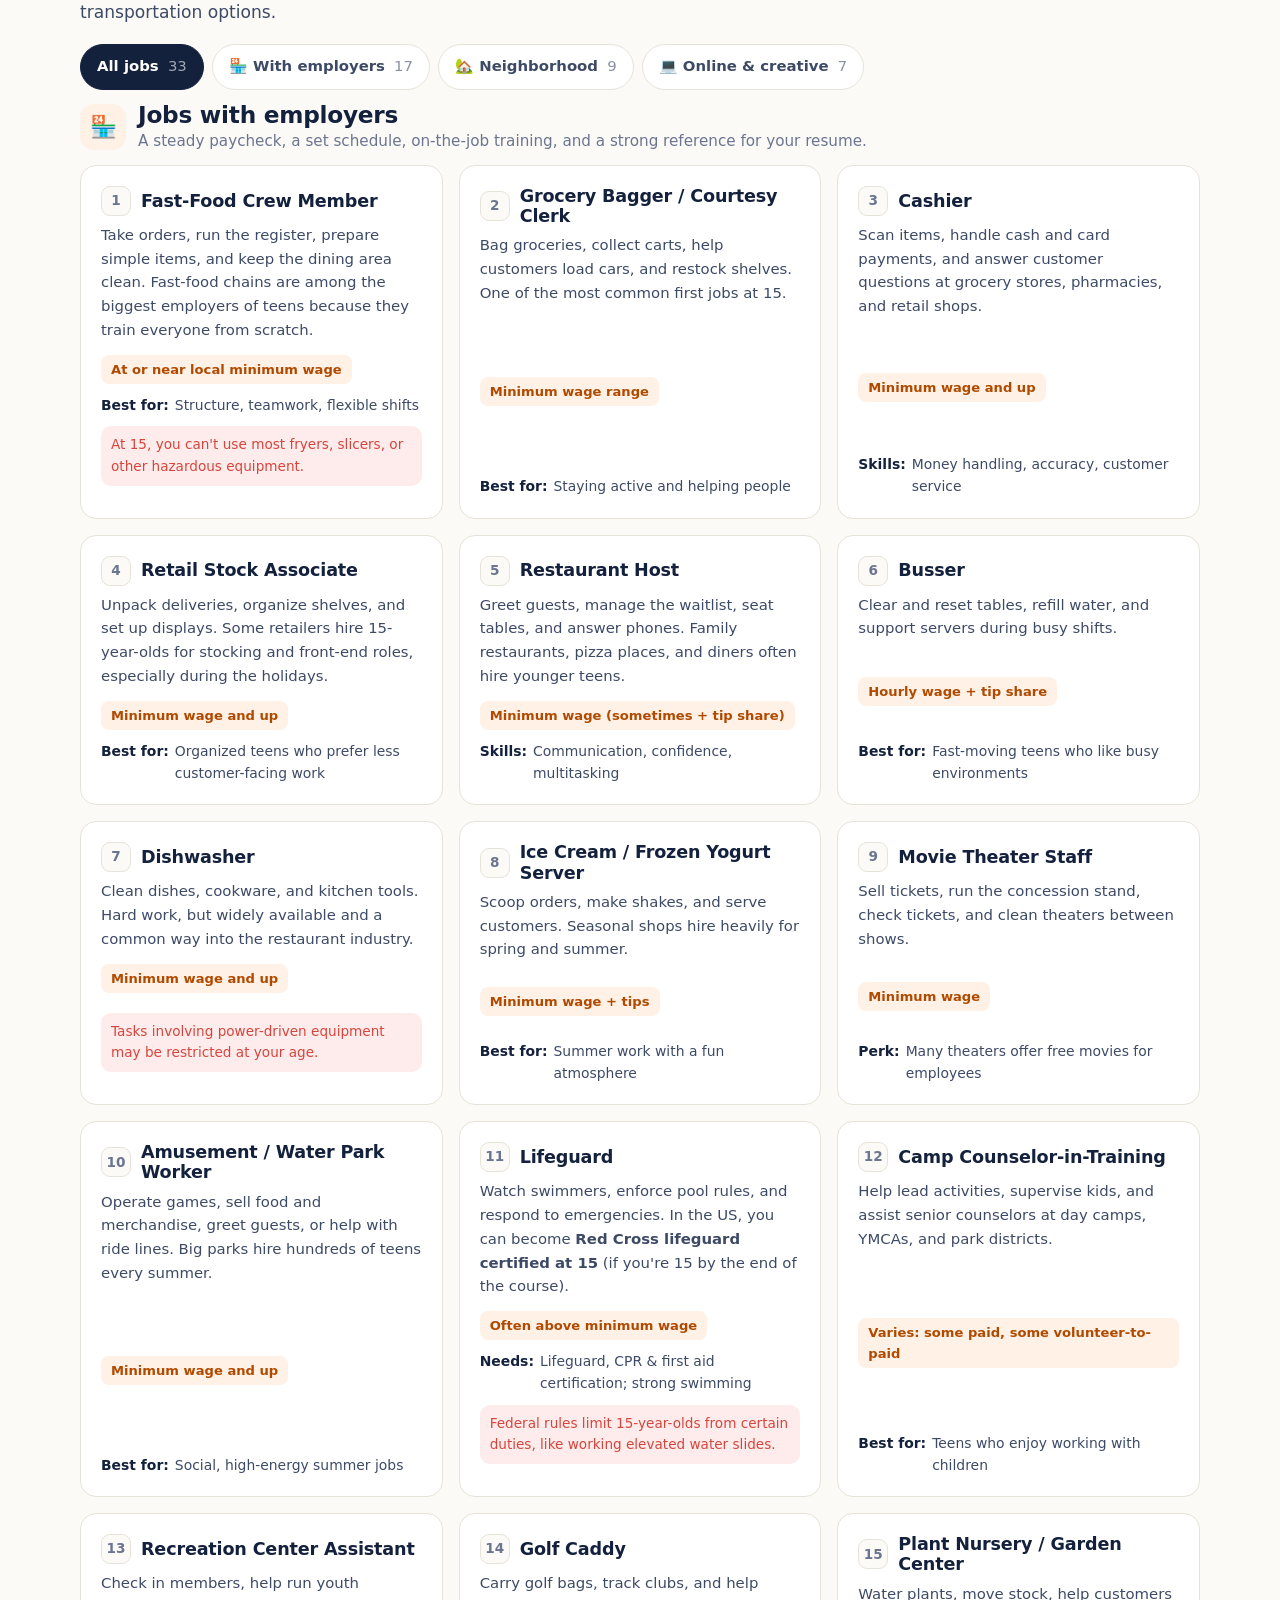
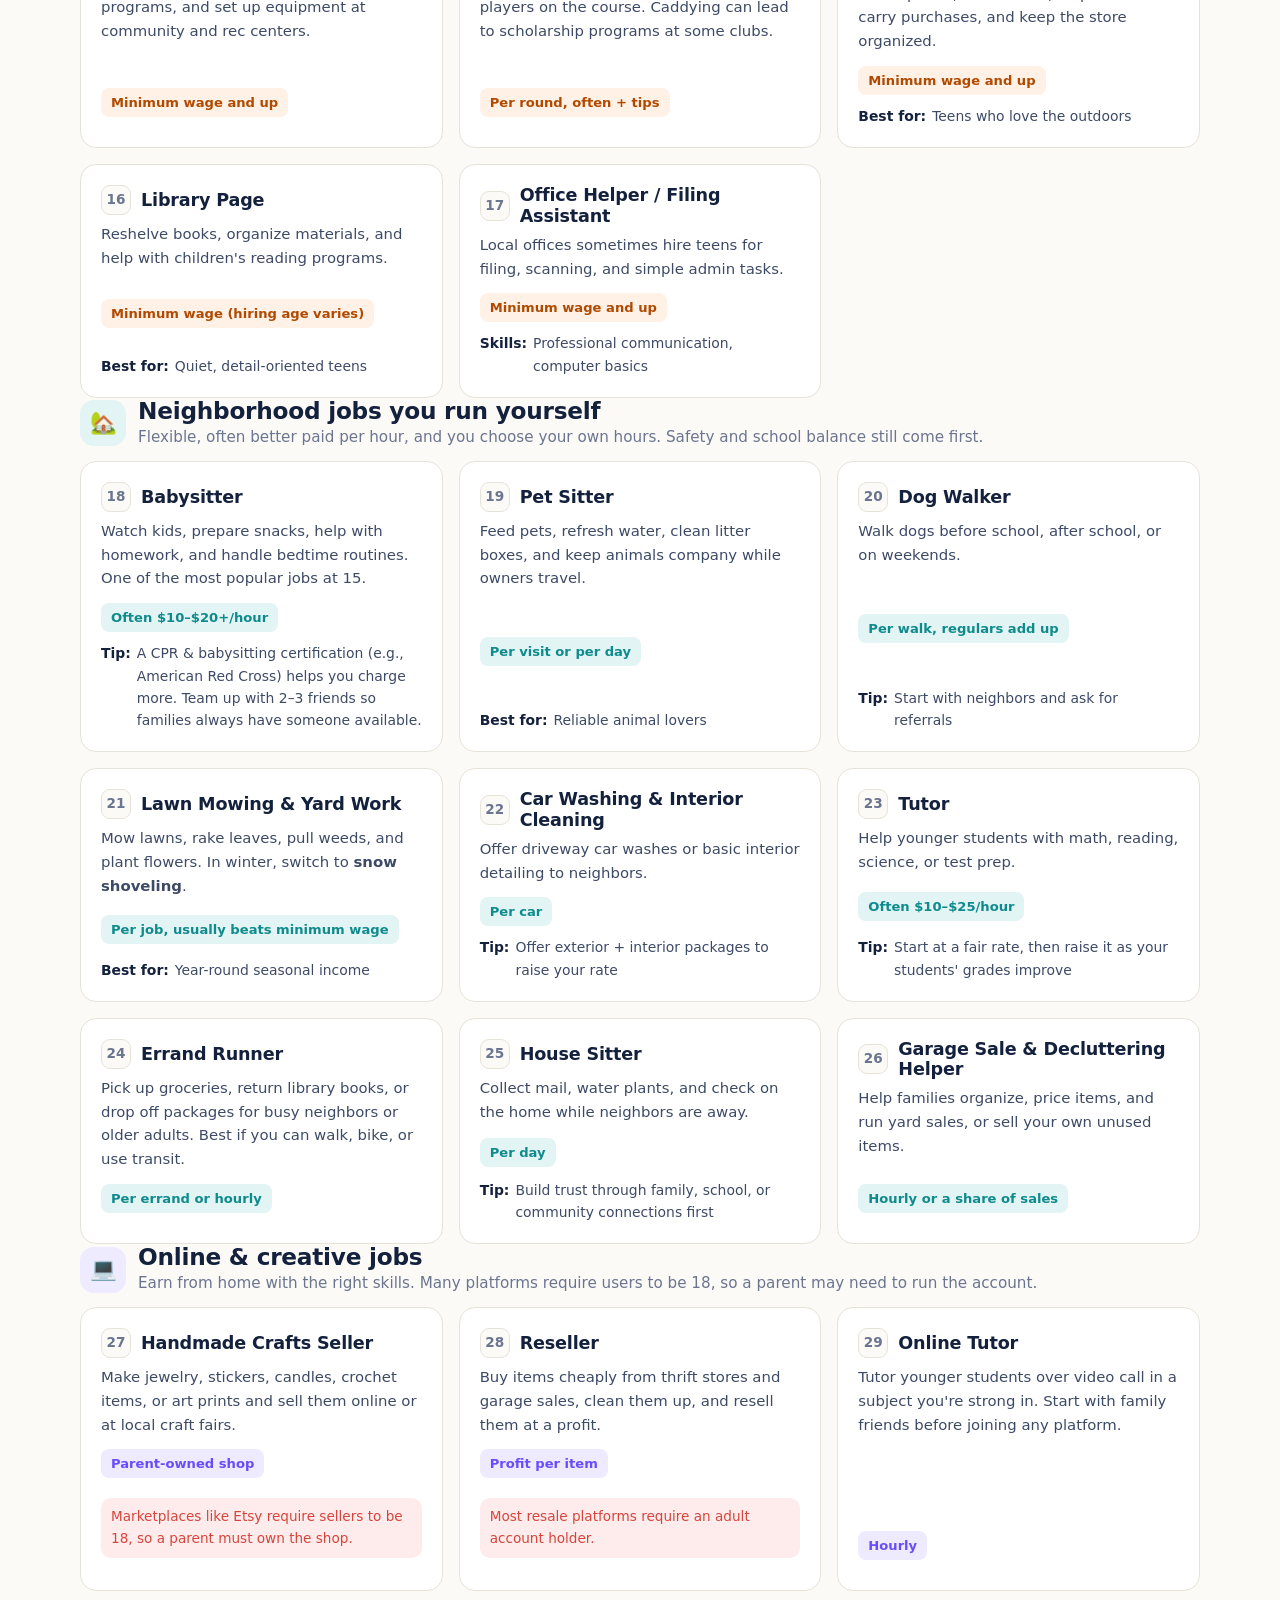
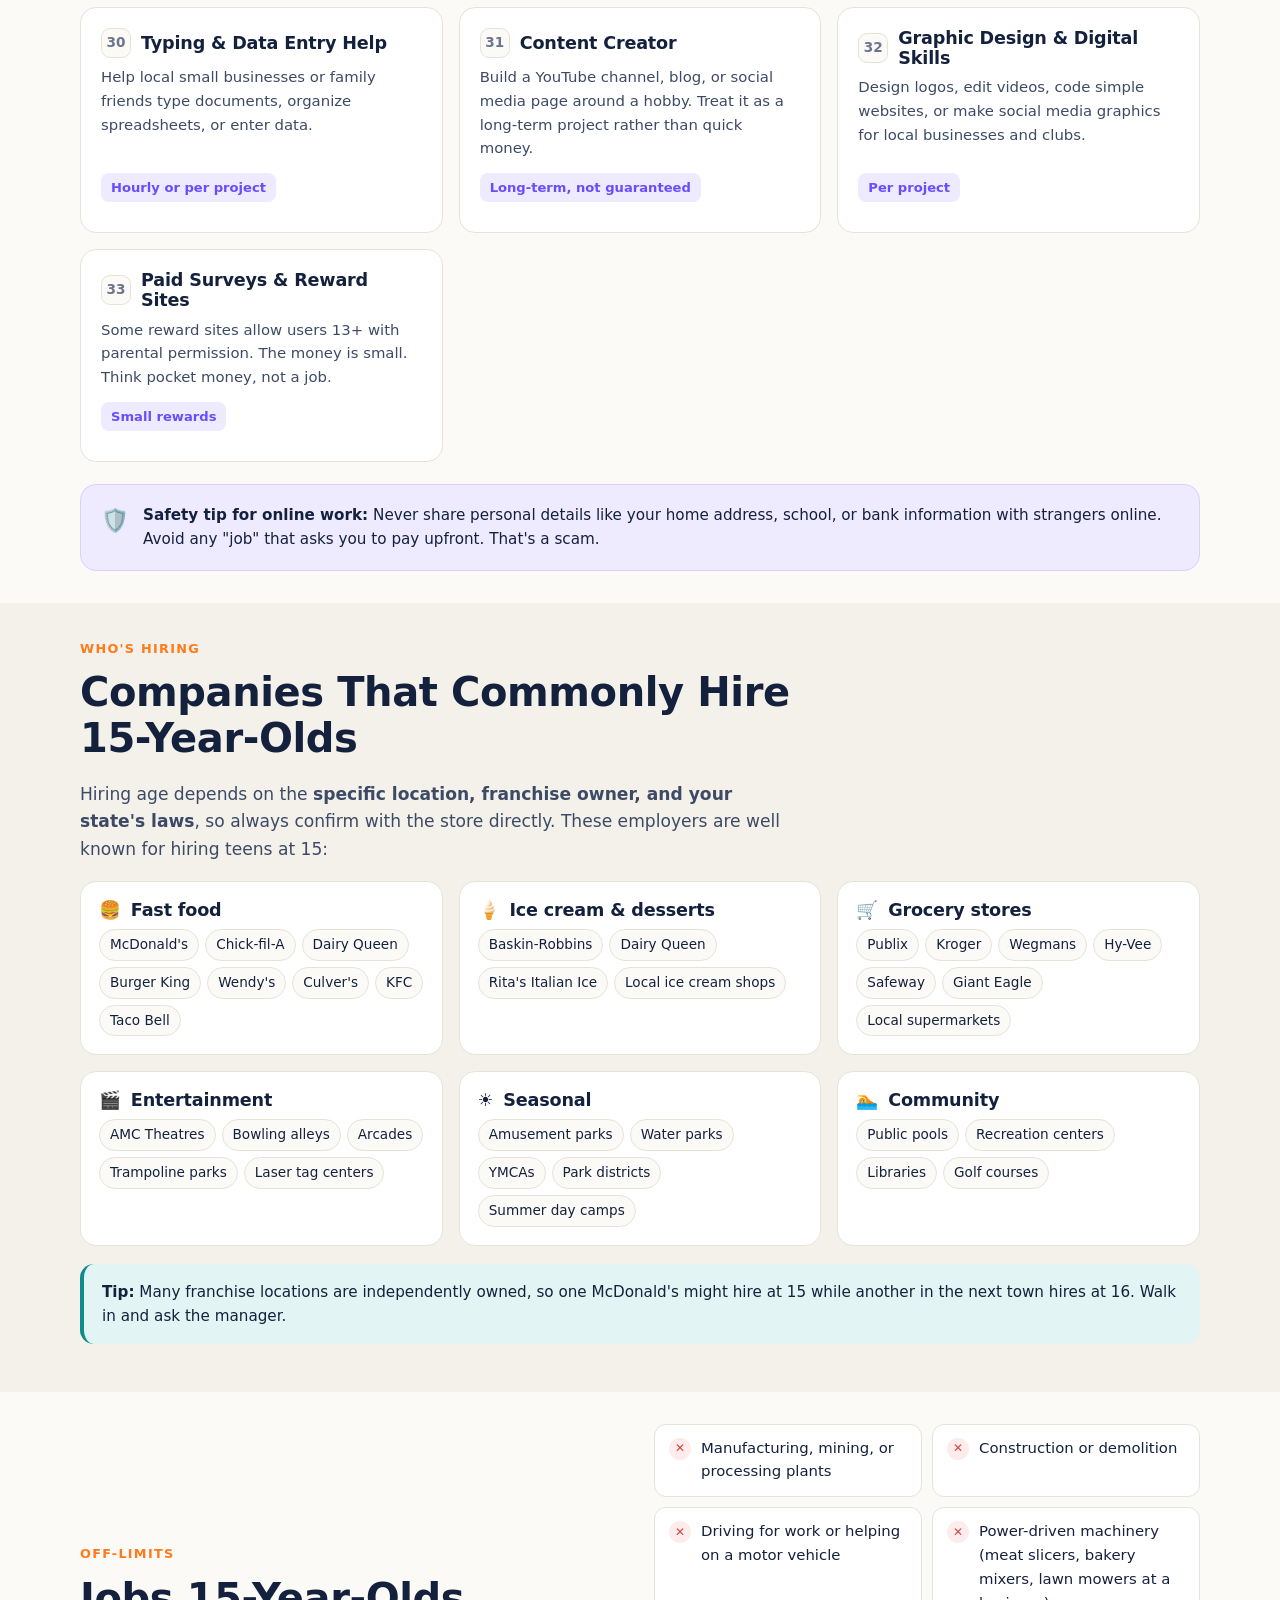
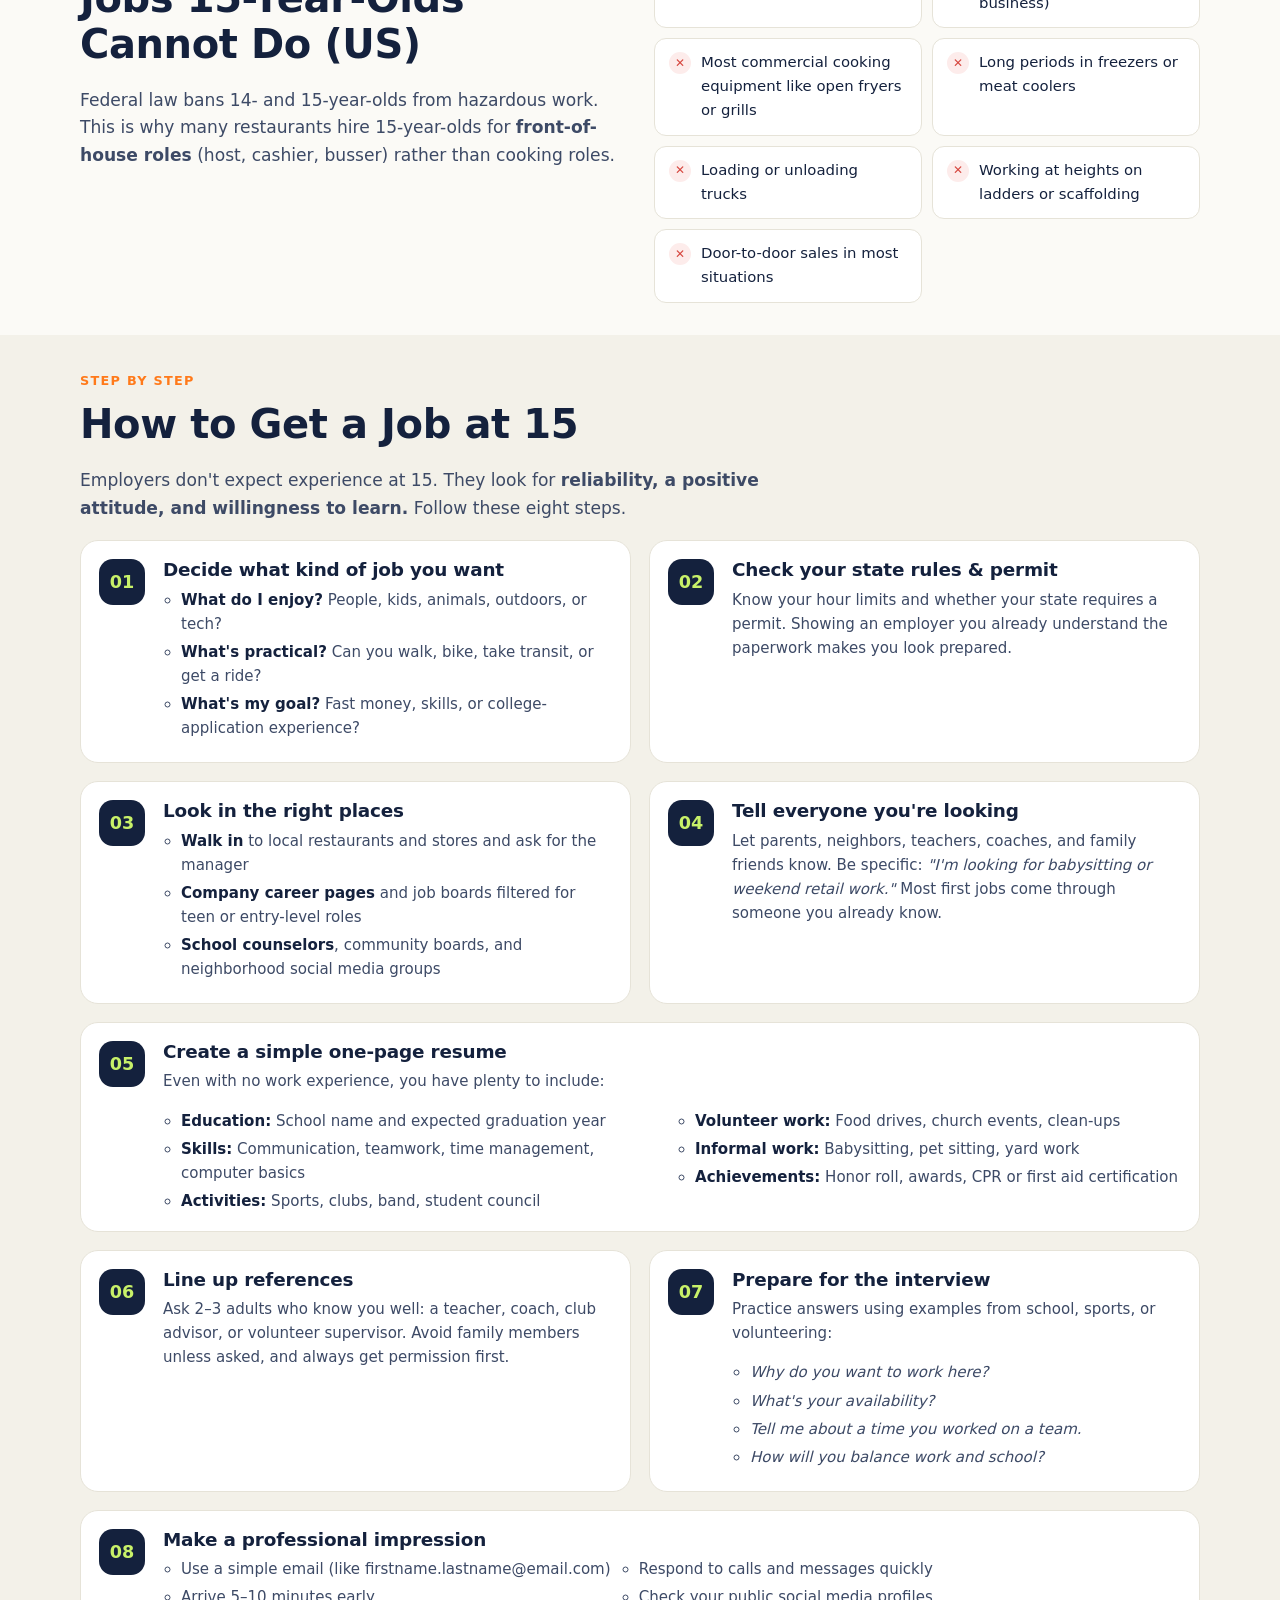
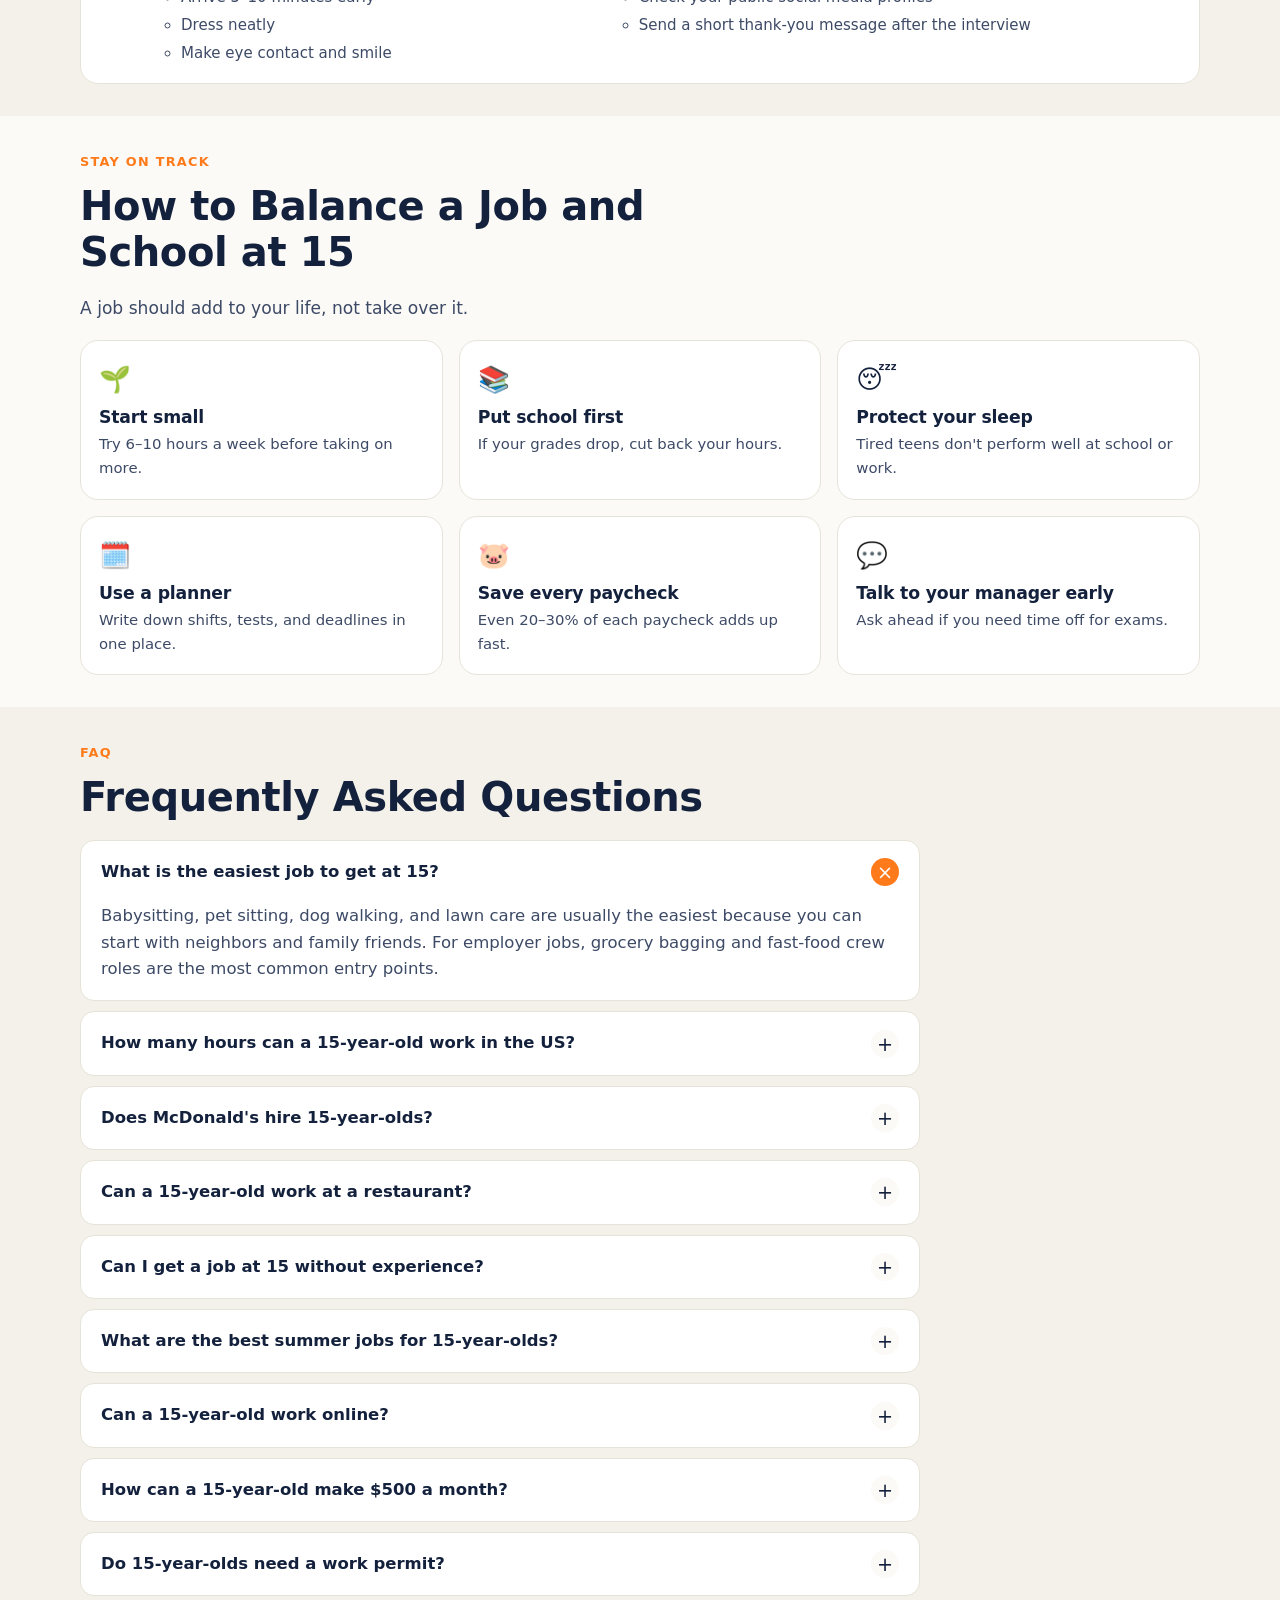
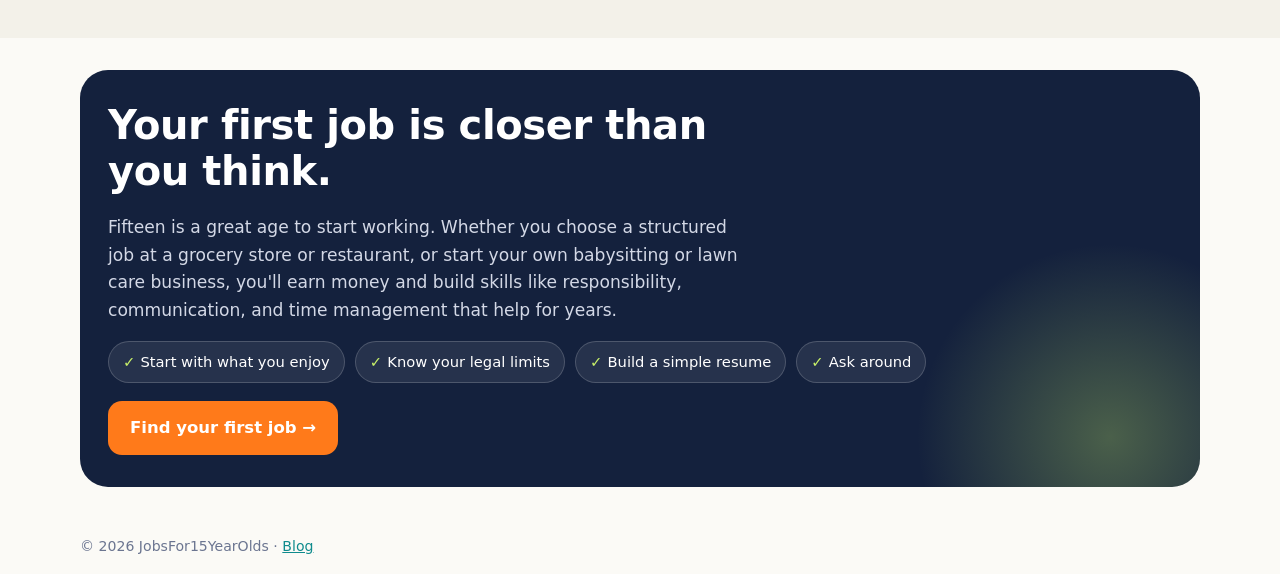
==== commit 6737fc37: "Add blog and admin panel for publishing daily posts - blog/: listing page with category filter, sear" ====
--- a/index.html
+++ b/index.html
@@ -8,6 +8,7 @@
 <meta name="keywords" content="jobs for 15 year olds, jobs that hire at 15, places that hire 15 year olds, how many hours can a 15 year old work, summer jobs for 15 year olds, online jobs for 15 year olds, first job at 15">
 <link rel="canonical" href="/jobs-for-15-year-olds/">
 <meta name="robots" content="index, follow, max-image-preview:large">
+<meta name="google-site-verification" content="-GN9_xyipEwcJhPlVJfO-ejsN18cy2W4kmtKC8rg8f4" />
 
 <meta property="og:type" content="article">
 <meta property="og:title" content="Jobs for 15-Year-Olds: 30+ Ideas, Pay, Laws &amp; How to Get Hired (2026)">
@@ -346,6 +347,7 @@
       <li><a href="#jobs">Jobs</a></li>
       <li><a href="#companies">Who Hires</a></li>
       <li><a href="#faq">FAQ</a></li>
+      <li><a href="blog/">Blog</a></li>
       <li><a href="#get-hired" class="nav-cta">Get Hired</a></li>
     </ul>
   </div>
@@ -885,7 +887,7 @@
 
 <footer>
   <div class="wrap foot">
-    <p>© <span id="yr">2026</span> JobsFor15YearOlds</p>
+    <p>© <span id="yr">2026</span> JobsFor15YearOlds · <a href="blog/">Blog</a></p>
   </div>
 </footer>
 
